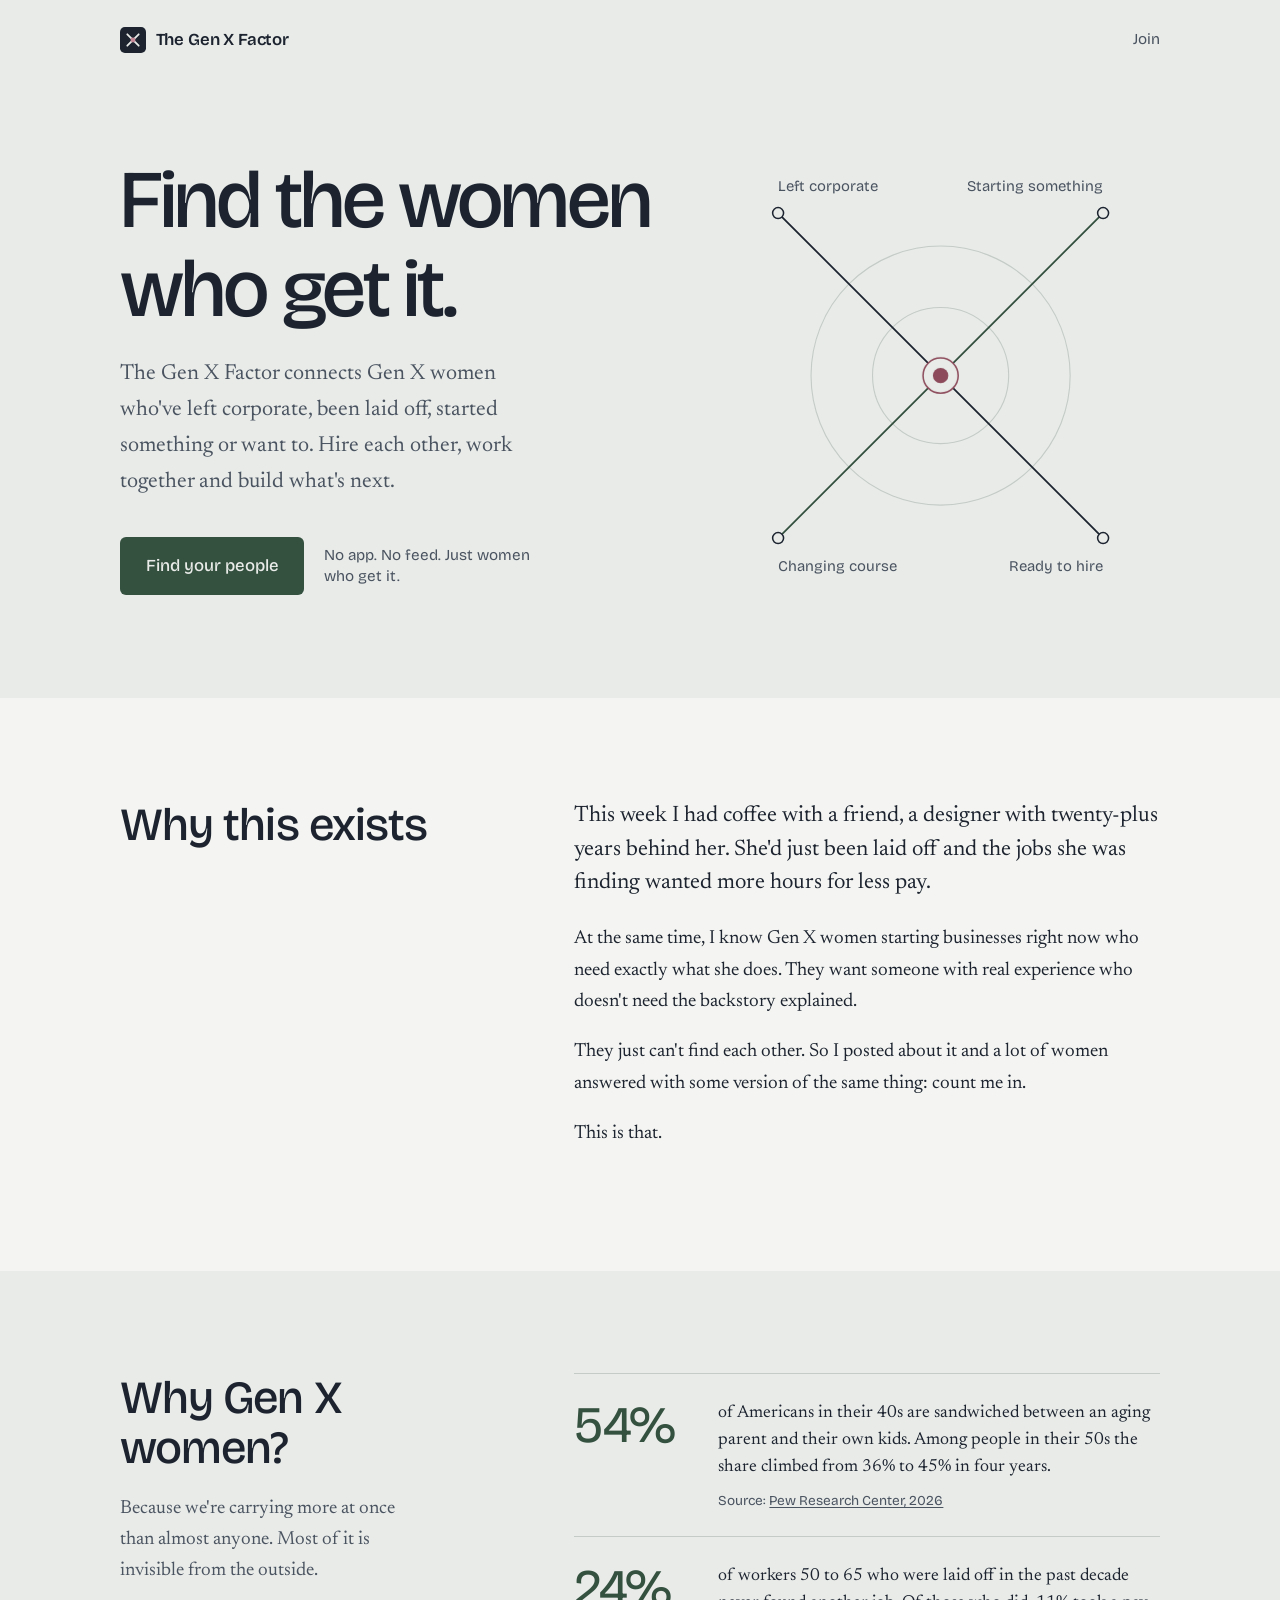
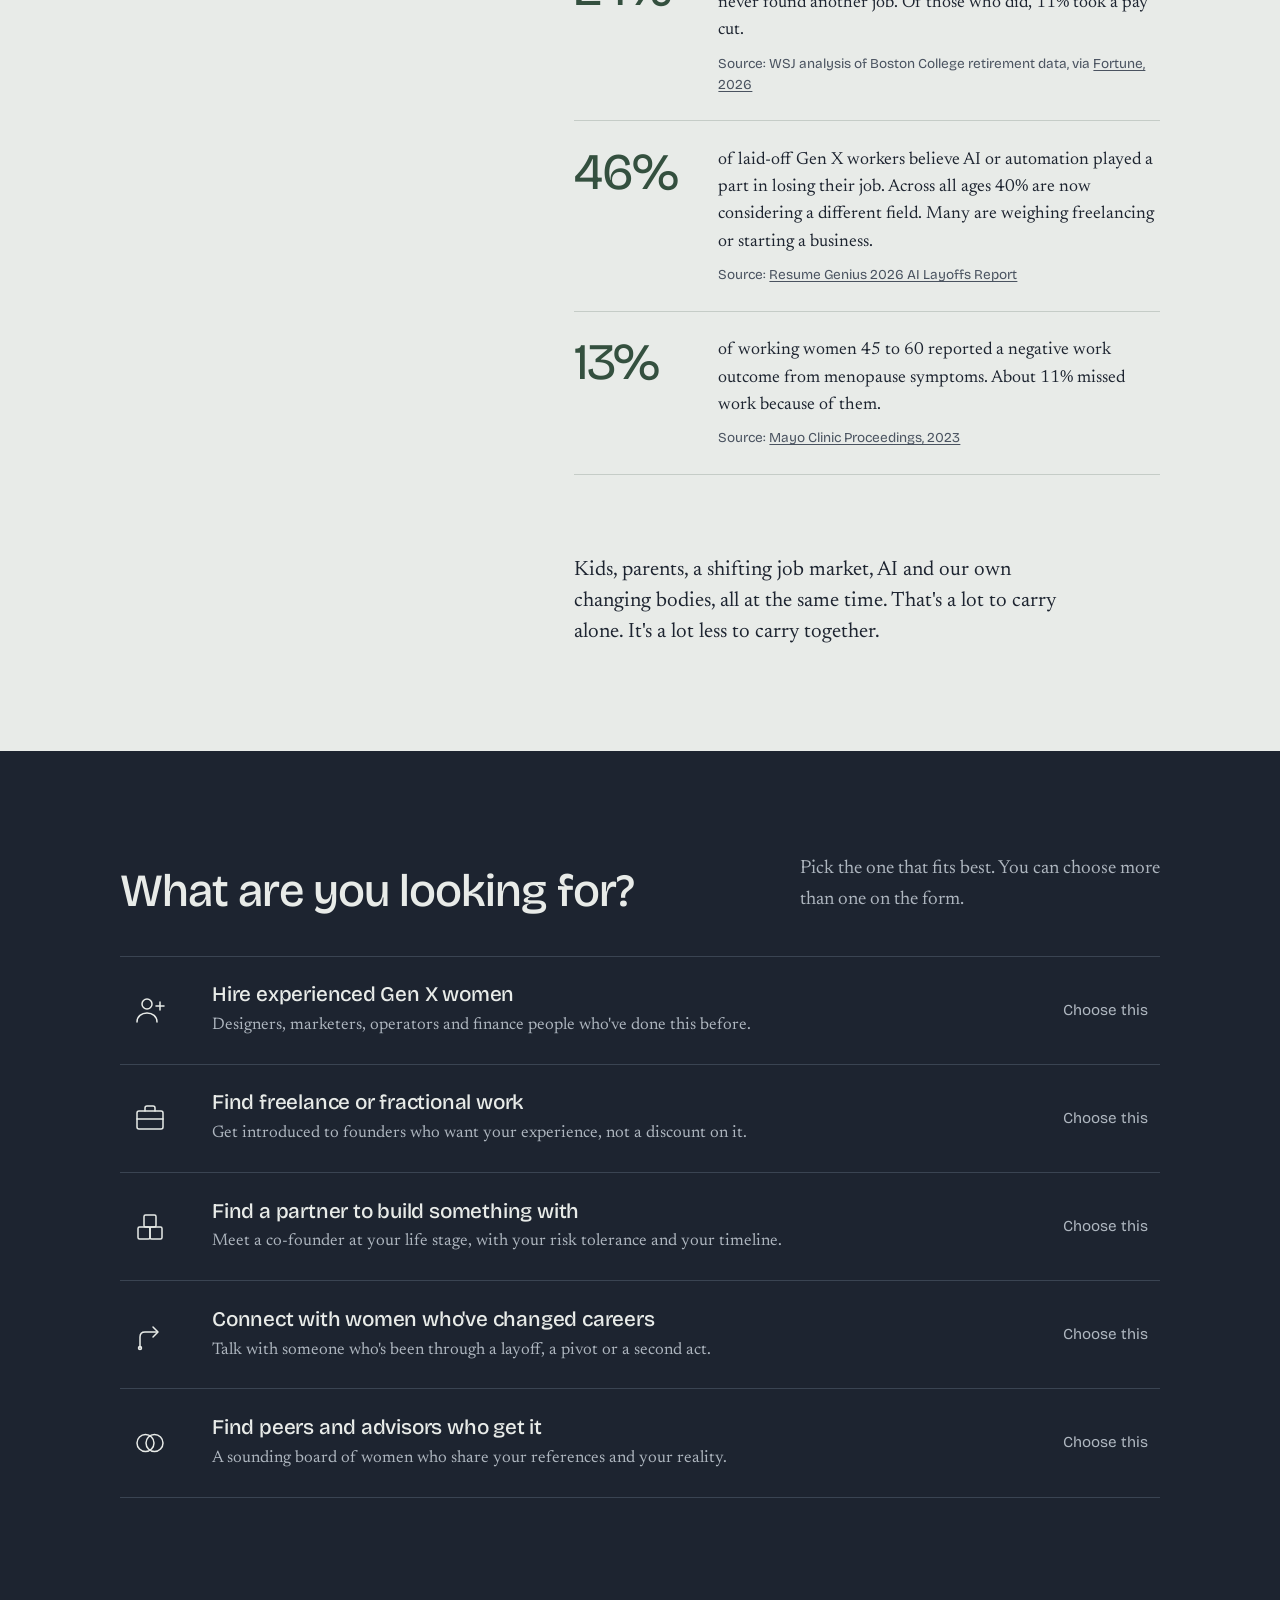
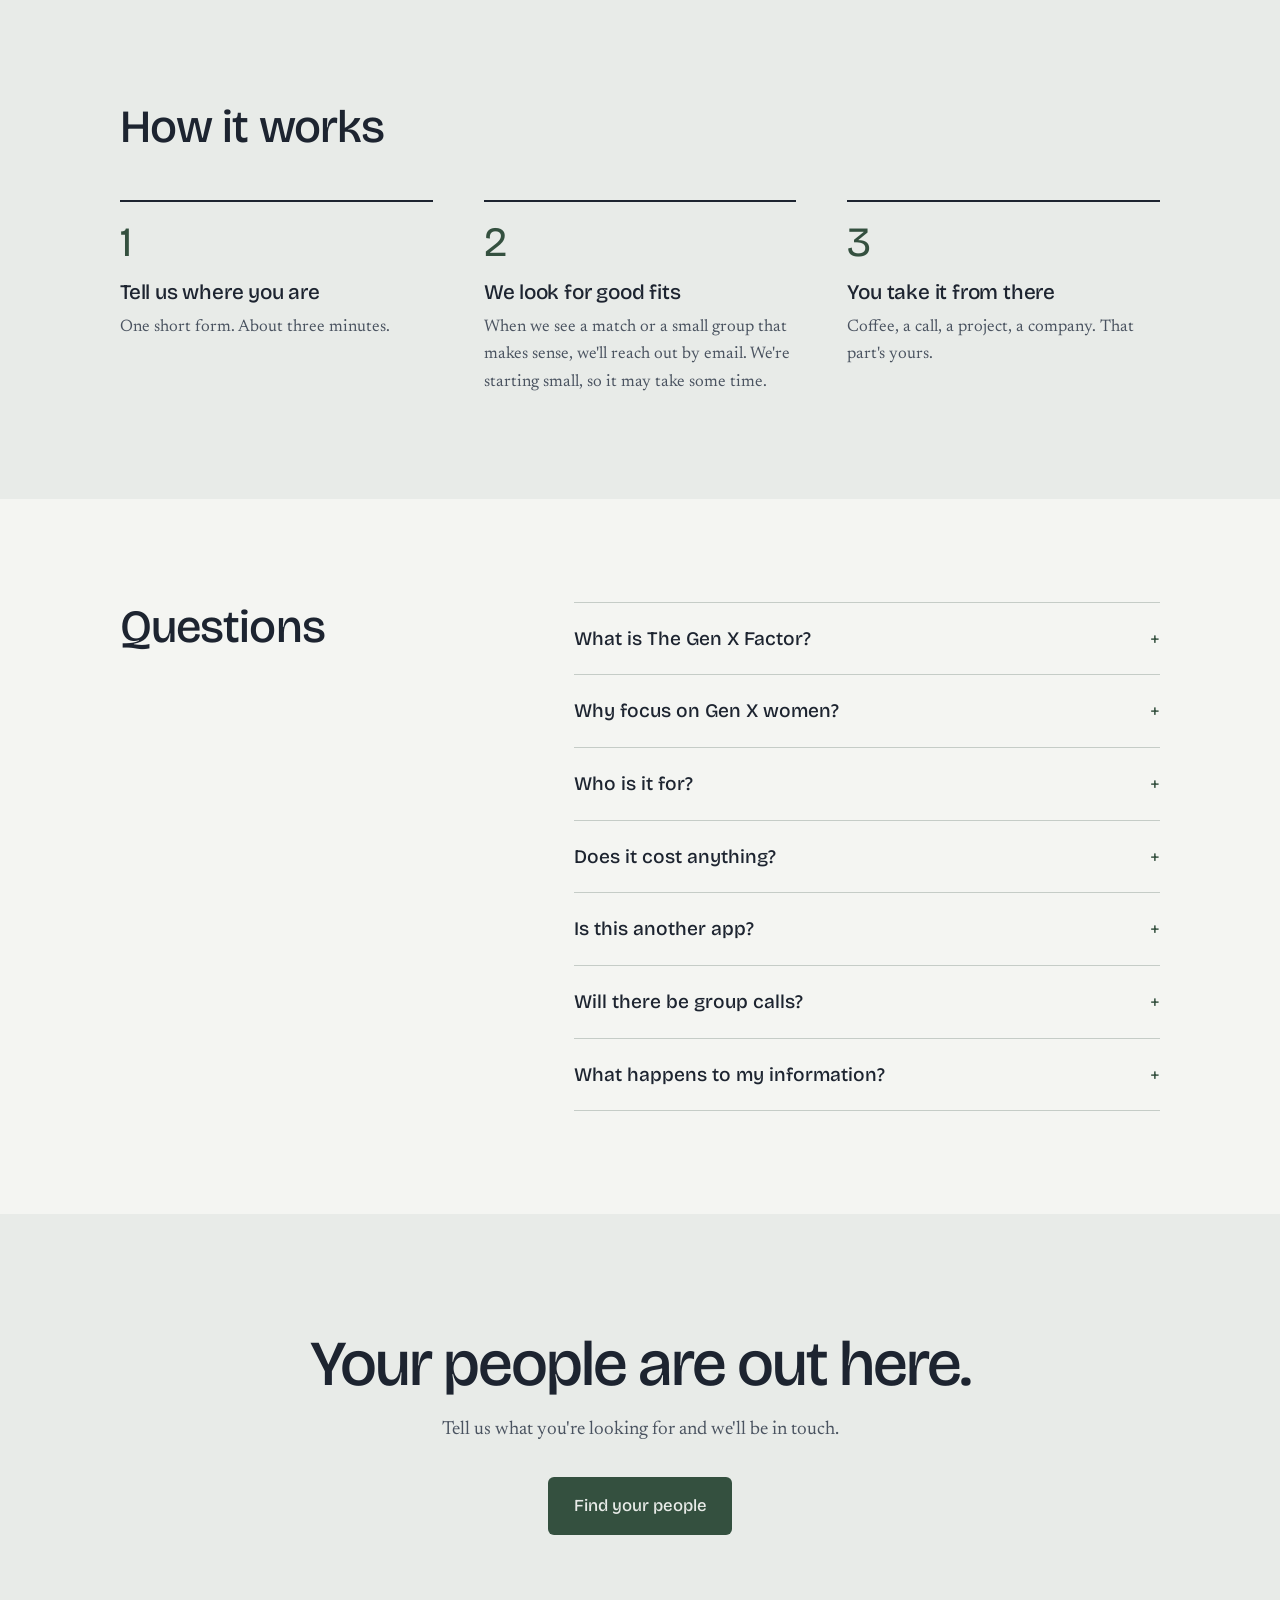
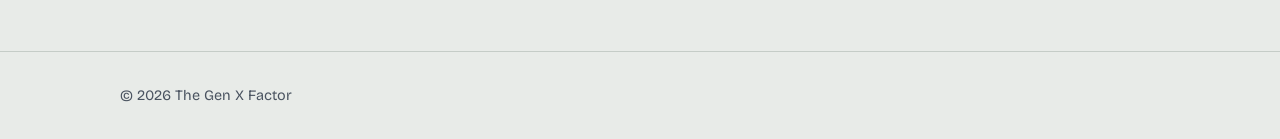
==== index.html @ b7de8dba "Launch The Gen X Factor site" ====
<!doctype html>
<html lang="en">
<head>
<meta charset="utf-8">
<meta name="viewport" content="width=device-width, initial-scale=1">
<title>The Gen X Factor | Where Gen X Women Hire, Work and Build</title>
<meta name="description" content="A network for Gen X women who've left corporate, been laid off or started something. Hire each other, find fractional work or meet a co-founder.">
<meta name="robots" content="index, follow, max-snippet:-1, max-image-preview:large">
<meta name="author" content="Blagica Bottigliero">
<link rel="canonical" href="https://thegenxfactor.com/">

<meta property="og:type" content="website">
<meta property="og:site_name" content="The Gen X Factor">
<meta property="og:title" content="The Gen X Factor: find the women who get it">
<meta property="og:description" content="A new network where Gen X women find each other to hire, work and build. Starting small, built with founding members.">
<meta property="og:url" content="https://thegenxfactor.com/">
<meta name="twitter:card" content="summary">

<link rel="icon" href="data:image/svg+xml,%3Csvg xmlns='http://www.w3.org/2000/svg' viewBox='0 0 32 32'%3E%3Crect width='32' height='32' rx='6' fill='%231D2430'/%3E%3Cpath d='M9 9l14 14M23 9L9 23' stroke='%23E8EBE8' stroke-width='2.2' stroke-linecap='round'/%3E%3Ccircle cx='16' cy='16' r='3' fill='%23C98A9A'/%3E%3C/svg%3E">

<link rel="preconnect" href="https://fonts.googleapis.com">
<link rel="preconnect" href="https://fonts.gstatic.com" crossorigin>
<link href="https://fonts.googleapis.com/css2?family=Bricolage+Grotesque:opsz,wght@12..96,400;12..96,500;12..96,600&family=Newsreader:ital,opsz,wght@0,6..72,400;0,6..72,500;1,6..72,400&display=swap" rel="stylesheet">

<script type="application/ld+json">
{
  "@context": "https://schema.org",
  "@graph": [
    {
      "@type": "Organization",
      "@id": "https://thegenxfactor.com/#org",
      "name": "The Gen X Factor",
      "url": "https://thegenxfactor.com/",
      "description": "A new network where Gen X women find each other to hire, work and build. Founded in 2026 in Michigan.",
      "foundingDate": "2026",
      "foundingLocation": "Michigan, United States",
      "founder": {
        "@id": "https://thegenxfactor.com/#founder"
      }
    },
    {
      "@type": "Person",
      "@id": "https://thegenxfactor.com/#founder",
      "name": "Blagica Bottigliero",
      "jobTitle": "Founder",
      "worksFor": {
        "@id": "https://thegenxfactor.com/#org"
      }
    },
    {
      "@type": "WebSite",
      "@id": "https://thegenxfactor.com/#site",
      "url": "https://thegenxfactor.com/",
      "name": "The Gen X Factor",
      "publisher": {
        "@id": "https://thegenxfactor.com/#org"
      },
      "inLanguage": "en-US"
    },
    {
      "@type": "WebPage",
      "@id": "https://thegenxfactor.com/#webpage",
      "url": "https://thegenxfactor.com/",
      "name": "The Gen X Factor | Where Gen X Women Hire, Work and Build",
      "isPartOf": {
        "@id": "https://thegenxfactor.com/#site"
      },
      "about": {
        "@id": "https://thegenxfactor.com/#org"
      },
      "datePublished": "2026-09-24",
      "dateModified": "2026-09-24"
    },
    {
      "@type": "FAQPage",
      "mainEntity": [
        {
          "@type": "Question",
          "name": "What is The Gen X Factor?",
          "acceptedAnswer": {
            "@type": "Answer",
            "text": "The Gen X Factor is a new network where Gen X women find each other for hiring, freelance and fractional work, co-founding, career changes and peer support. It was started in 2026 in Michigan. We're starting small and building it with our founding members, one introduction at a time."
          }
        },
        {
          "@type": "Question",
          "name": "Why focus on Gen X women?",
          "acceptedAnswer": {
            "@type": "Answer",
            "text": "Because this is the group carrying the most at once: aging parents, kids at home or in college, late-career layoffs, a job market reshaped by AI and menopause, often all in the same year. Gen X women have decades of experience and are often overlooked for it. They are also the people most likely to understand each other."
          }
        },
        {
          "@type": "Question",
          "name": "Who is it for?",
          "acceptedAnswer": {
            "@type": "Answer",
            "text": "It's for women born roughly between 1965 and 1980 who are building a business, looking for work, changing careers or looking for peers who share their references and their reality. Many have left corporate jobs or been laid off and want to put decades of experience to work."
          }
        },
        {
          "@type": "Question",
          "name": "Does it cost anything?",
          "acceptedAnswer": {
            "@type": "Answer",
            "text": "No. It's free for founding members while we learn what's most useful. You fill out one short form, we look for good matches and we reach out by email."
          }
        },
        {
          "@type": "Question",
          "name": "Is this another app?",
          "acceptedAnswer": {
            "@type": "Answer",
            "text": "No. There's nothing to download and no feed to scroll. You fill out one short form that takes about three minutes and we'll be in touch by email when we see a match or a small group that makes sense for you."
          }
        },
        {
          "@type": "Question",
          "name": "Will there be group calls?",
          "acceptedAnswer": {
            "@type": "Answer",
            "text": "We're planning small video calls for women on the same path: hiring and freelance work, building something or changing careers. Founding members will hear about them first."
          }
        },
        {
          "@type": "Question",
          "name": "What happens to my information?",
          "acceptedAnswer": {
            "@type": "Answer",
            "text": "It's used only to make introductions. We share your details with a match only after you say yes and we never sell them."
          }
        }
      ],
      "@id": "https://thegenxfactor.com/#faq"
    }
  ]
}
</script>

<style>
:root{
  --fog:#E8EBE8;
  --paper:#F4F5F2;
  --ink:#1D2430;
  --ink-soft:#4A5360;
  --moss:#34503F;
  --moss-deep:#273D30;
  --mulberry:#8C4A5A;
  --blush:#C98A9A;
  --rule:#C5CCC7;
  --sans:"Bricolage Grotesque", "Helvetica Neue", Arial, sans-serif;
  --serif:"Newsreader", Georgia, "Times New Roman", serif;
  --wrap:1120px;
}
*,*::before,*::after{box-sizing:border-box}
html{scroll-behavior:smooth}
body{
  margin:0;background:var(--fog);color:var(--ink);
  font-family:var(--serif);font-size:1.1875rem;line-height:1.65;
  -webkit-font-smoothing:antialiased;
}
img,svg{max-width:100%;display:block}
a{color:inherit}
:focus-visible{outline:2px solid var(--mulberry);outline-offset:3px;border-radius:4px}
.wrap{max-width:var(--wrap);margin:0 auto;padding:0 clamp(1.25rem,4vw,2.5rem)}
.skip{position:absolute;left:-999px;top:0;background:var(--ink);color:var(--fog);padding:.6rem 1rem;z-index:10}
.skip:focus{left:1rem;top:1rem}

h1,h2,h3{font-family:var(--sans);font-weight:500;letter-spacing:-.02em;line-height:1.08;margin:0}
h1{font-size:clamp(2.75rem,6.4vw,5.25rem);letter-spacing:-.035em;text-wrap:balance}
h2,.lede,.letter p{text-wrap:pretty}
h2{font-size:clamp(2rem,3.6vw,2.9rem)}
h3{font-size:1.3rem;letter-spacing:-.01em;line-height:1.25}
p{margin:0 0 1em}

/* header */
.top{padding:1.5rem 0}
.top .wrap{display:flex;align-items:center;justify-content:space-between;gap:1rem}
.brand{display:flex;align-items:center;gap:.6rem;font-family:var(--sans);font-weight:600;font-size:1.05rem;text-decoration:none;letter-spacing:-.01em}
.brand svg{width:26px;height:26px}
.top nav a{font-family:var(--sans);font-size:.95rem;text-decoration:none;color:var(--ink-soft)}
.top nav a:hover{color:var(--ink)}

/* hero */
.hero{padding:clamp(2.5rem,6vw,5rem) 0 clamp(4rem,8vw,7rem)}
.hero .wrap{display:grid;grid-template-columns:1.1fr .9fr;gap:clamp(2rem,5vw,4.5rem);align-items:center}
.lede{font-size:clamp(1.2rem,1.7vw,1.4rem);color:var(--ink-soft);max-width:34ch;margin-top:1.5rem}
.actions{display:flex;flex-wrap:wrap;align-items:center;gap:1.25rem;margin-top:2.25rem}
.btn{
  display:inline-block;font-family:var(--sans);font-weight:500;font-size:1.05rem;
  background:var(--moss);color:var(--fog);text-decoration:none;
  padding:.95rem 1.6rem;border-radius:6px;transition:background .2s;
}
.btn:hover{background:var(--moss-deep)}
.aside-note{font-family:var(--sans);font-size:.95rem;color:var(--ink-soft);max-width:22ch;line-height:1.4;margin:0}

/* the X */
.xmark{width:100%;max-width:460px;justify-self:end}
.xmark text{font-family:var(--sans);font-size:13.5px;fill:var(--ink-soft)}
.xmark .path{fill:none;stroke-width:1.6;stroke-linecap:round;stroke-dasharray:460;stroke-dashoffset:460;animation:draw 1.6s cubic-bezier(.6,0,.2,1) forwards}
.xmark .p1{stroke:var(--ink)}
.xmark .p2{stroke:var(--moss);animation-delay:.25s}
.xmark .meet{opacity:0;transform-origin:200px 200px;animation:meet .6s ease-out 1.5s forwards}
.xmark .end{fill:var(--fog);stroke:var(--ink);stroke-width:1.4}
@keyframes draw{to{stroke-dashoffset:0}}
@keyframes meet{from{opacity:0;transform:scale(.4)}to{opacity:1;transform:scale(1)}}

/* story */
.story{background:var(--paper);padding:clamp(4rem,8vw,6.5rem) 0}
.story .wrap{display:grid;grid-template-columns:.8fr 1.2fr;gap:clamp(2rem,5vw,5rem)}
.letter{max-width:60ch}
.letter p:first-child{font-size:1.4rem;line-height:1.5}
.sign{font-style:italic;color:var(--ink-soft)}

/* why */
.why{padding:clamp(4rem,8vw,6.5rem) 0}
.why .wrap{display:grid;grid-template-columns:.8fr 1.2fr;gap:clamp(2rem,5vw,5rem)}
.why-intro p{color:var(--ink-soft);margin-top:1.25rem;max-width:30ch}
.facts{list-style:none;margin:0;padding:0}
.facts li{display:grid;grid-template-columns:7.5rem 1fr;gap:1.5rem;padding:1.6rem 0;border-top:1px solid var(--rule)}
.facts li:last-child{border-bottom:1px solid var(--rule)}
.fig{font-family:var(--sans);font-size:clamp(2.4rem,4vw,3.2rem);font-weight:400;letter-spacing:-.03em;line-height:1;color:var(--moss)}
.facts p{margin:0;font-size:1.1rem;line-height:1.55}
.src{display:block;margin-top:.5rem;font-family:var(--sans);font-size:.85rem;color:var(--ink-soft)}
.src a{color:var(--ink-soft);text-underline-offset:2px}
.src a:hover{color:var(--ink)}
.why-close{grid-column:2;font-size:1.3rem;line-height:1.5;margin:1rem 0 0;max-width:46ch}

/* paths */
.paths{background:var(--ink);color:var(--fog);padding:clamp(4rem,8vw,6.5rem) 0}
.paths-head{display:flex;justify-content:space-between;align-items:end;gap:2rem;flex-wrap:wrap;margin-bottom:2.5rem}
.paths-head p{color:#AEB6BF;max-width:36ch;margin:0}
.path-list{list-style:none;margin:0;padding:0;border-top:1px solid #3A4452}
.path-list a{
  display:grid;grid-template-columns:56px 1fr auto;align-items:center;gap:1.5rem;
  padding:1.6rem .75rem;border-bottom:1px solid #3A4452;text-decoration:none;
  transition:background .2s;
}
.path-list a:hover{background:rgba(232,235,232,.05)}
.path-list svg{width:36px;height:36px;stroke:var(--fog);fill:none;stroke-width:1.5;stroke-linecap:round;stroke-linejoin:round;transition:stroke .2s}
.path-list a:hover svg,.path-list a:focus-visible svg{stroke:var(--blush)}
.path-list h3{color:var(--fog)}
.path-list p{margin:.3rem 0 0;color:#AEB6BF;font-size:1.05rem;line-height:1.5}
.choose{font-family:var(--sans);font-size:.95rem;color:#AEB6BF;white-space:nowrap}
.path-list a:hover .choose{color:var(--fog)}

/* how */
.how{padding:clamp(4rem,8vw,6.5rem) 0}
.how ol{list-style:none;margin:3rem 0 0;padding:0;display:grid;grid-template-columns:repeat(3,1fr);gap:clamp(1.5rem,4vw,3.5rem);counter-reset:step}
.how li{counter-increment:step;border-top:2px solid var(--ink);padding-top:1.25rem}
.how li::before{content:counter(step);display:block;font-family:var(--sans);font-size:2.6rem;font-weight:400;color:var(--moss);line-height:1;margin-bottom:1rem}
.how li p{color:var(--ink-soft);margin:.5rem 0 0;font-size:1.05rem}

/* faq */
.faq{background:var(--paper);padding:clamp(4rem,8vw,6.5rem) 0}
.faq .wrap{display:grid;grid-template-columns:.8fr 1.2fr;gap:clamp(2rem,5vw,5rem)}
details{border-bottom:1px solid var(--rule);padding:1.25rem 0}
details:first-of-type{border-top:1px solid var(--rule)}
summary{font-family:var(--sans);font-weight:500;font-size:1.2rem;cursor:pointer;list-style:none;display:flex;justify-content:space-between;gap:1rem}
summary::-webkit-details-marker{display:none}
summary::after{content:"+";font-weight:400;color:var(--moss);transition:transform .2s}
details[open] summary::after{transform:rotate(45deg)}
details p{margin:.8rem 0 0;color:var(--ink-soft);max-width:58ch}

/* close */
.close{padding:clamp(4.5rem,9vw,7.5rem) 0;text-align:center}
.close h2{font-size:clamp(2.4rem,5vw,4rem);letter-spacing:-.03em}
.close p{color:var(--ink-soft);margin:1rem auto 2rem;max-width:40ch}

footer{border-top:1px solid var(--rule);padding:2rem 0;font-family:var(--sans);font-size:.9rem;color:var(--ink-soft)}
footer .wrap{display:flex;justify-content:space-between;gap:1rem;flex-wrap:wrap}

@media (max-width:860px){
  .hero .wrap,.story .wrap,.faq .wrap,.why .wrap{grid-template-columns:1fr}
  .why-close{grid-column:1}
  .facts li{grid-template-columns:1fr;gap:.6rem}
  .xmark{justify-self:center;max-width:360px}
  .how ol{grid-template-columns:1fr}
  .path-list a{grid-template-columns:44px 1fr;gap:1rem}
  .choose{display:none}
}
@media (prefers-reduced-motion:reduce){
  html{scroll-behavior:auto}
  .xmark .path{animation:none;stroke-dashoffset:0}
  .xmark .meet{animation:none;opacity:1}
}
</style>
</head>
<body>
<a class="skip" href="#main">Skip to content</a>

<header class="top">
  <div class="wrap">
    <a class="brand" href="/" aria-label="The Gen X Factor, home">
      <svg viewBox="0 0 32 32" aria-hidden="true"><rect width="32" height="32" rx="6" fill="#1D2430"/><path d="M9 9l14 14M23 9L9 23" stroke="#E8EBE8" stroke-width="2.2" stroke-linecap="round"/><circle cx="16" cy="16" r="3" fill="#C98A9A"/></svg>
      The Gen X Factor
    </a>
    <nav aria-label="Primary"><a href="#paths">Join</a></nav>
  </div>
</header>

<main id="main">

<section class="hero">
  <div class="wrap">
    <div>
      <h1>Find the women who get it.</h1>
      <p class="lede">The Gen X Factor connects Gen X women who've left corporate, been laid off, started something or want to. Hire each other, work together and build what's next.</p>
      <div class="actions">
        <a class="btn" href="#paths">Find your people</a>
        <p class="aside-note">No app. No feed. Just women who get it.</p>
      </div>
    </div>

    <svg class="xmark" viewBox="0 0 400 400" role="img" aria-label="Two paths crossing at a single point: women leaving corporate, starting something, changing course and ready to hire, meeting in the middle.">
      <circle cx="200" cy="200" r="118" fill="none" stroke="#C5CCC7" stroke-width="1"/>
      <circle cx="200" cy="200" r="62" fill="none" stroke="#C5CCC7" stroke-width="1"/>
      <path class="path p1" d="M52 52 L348 348"/>
      <path class="path p2" d="M348 52 L52 348"/>
      <circle class="end" cx="52" cy="52" r="5"/>
      <circle class="end" cx="348" cy="52" r="5"/>
      <circle class="end" cx="52" cy="348" r="5"/>
      <circle class="end" cx="348" cy="348" r="5"/>
      <text x="52" y="32" text-anchor="start">Left corporate</text>
      <text x="348" y="32" text-anchor="end">Starting something</text>
      <text x="52" y="378" text-anchor="start">Changing course</text>
      <text x="348" y="378" text-anchor="end">Ready to hire</text>
      <g class="meet">
        <circle cx="200" cy="200" r="16" fill="#E8EBE8" stroke="#8C4A5A" stroke-width="1.4"/>
        <circle cx="200" cy="200" r="7" fill="#8C4A5A"/>
      </g>
    </svg>
  </div>
</section>

<section class="story" aria-labelledby="story-title">
  <div class="wrap">
    <h2 id="story-title">Why this exists</h2>
    <div class="letter">
      <p>This week I had coffee with a friend, a designer with twenty-plus years behind her. She'd just been laid off and the jobs she was finding wanted more hours for less pay.</p>
      <p>At the same time, I know Gen X women starting businesses right now who need exactly what she does. They want someone with real experience who doesn't need the backstory explained.</p>
      <p>They just can't find each other. So I posted about it and a lot of women answered with some version of the same thing: count me in.</p>
      <p>This is that.</p>
    </div>
  </div>
</section>

<section class="why" id="why" aria-labelledby="why-title">
  <div class="wrap">
    <div class="why-intro">
      <h2 id="why-title">Why Gen X women?</h2>
      <p>Because we're carrying more at once than almost anyone. Most of it is invisible from the outside.</p>
    </div>
    <ul class="facts">
      <li><span class="fig">54%</span>
        <p>of Americans in their 40s are sandwiched between an aging parent and their own kids. Among people in their 50s the share climbed from 36% to 45% in four years.
        <span class="src">Source: <a href="https://www.pewresearch.org/short-reads/2026/08/27/more-than-half-of-americans-in-their-40s-are-sandwiched-between-an-aging-parent-and-their-own-children/" rel="noopener" target="_blank">Pew Research Center, 2026</a></span></p></li>
      <li><span class="fig">24%</span>
        <p>of workers 50 to 65 who were laid off in the past decade never found another job. Of those who did, 11% took a pay cut.
        <span class="src">Source: WSJ analysis of Boston College retirement data, via <a href="https://fortune.com/article/baby-boomers-gen-xers-laid-off-still-unemployed-take-pay-cuts-to-work/" rel="noopener" target="_blank">Fortune, 2026</a></span></p></li>
      <li><span class="fig">46%</span>
        <p>of laid-off Gen X workers believe AI or automation played a part in losing their job. Across all ages 40% are now considering a different field. Many are weighing freelancing or starting a business.
        <span class="src">Source: <a href="https://resumegenius.com/blog/career-advice/ai-layoffs-report" rel="noopener" target="_blank">Resume Genius 2026 AI Layoffs Report</a></span></p></li>
      <li><span class="fig">13%</span>
        <p>of working women 45 to 60 reported a negative work outcome from menopause symptoms. About 11% missed work because of them.
        <span class="src">Source: <a href="https://newsnetwork.mayoclinic.org/discussion/mayo-clinic-study-puts-price-tag-on-cost-of-menopause-symptoms-for-women-in-the-workplace" rel="noopener" target="_blank">Mayo Clinic Proceedings, 2023</a></span></p></li>
    </ul>
    <p class="why-close">Kids, parents, a shifting job market, AI and our own changing bodies, all at the same time. That's a lot to carry alone. It's a lot less to carry together.</p>
  </div>
</section>

<section class="paths" id="paths" aria-labelledby="paths-title">
  <div class="wrap">
    <div class="paths-head">
      <h2 id="paths-title">What are you looking for?</h2>
      <p>Pick the one that fits best. You can choose more than one on the form.</p>
    </div>
    <ul class="path-list">
      <li><a href="https://tally.so/r/xXKygy?path=hire">
        <svg viewBox="0 0 36 36" aria-hidden="true"><circle cx="15" cy="12" r="5"/><path d="M5 30c0-5.5 4.5-9 10-9s10 3.5 10 9"/><path d="M28 10v8M24 14h8"/></svg>
        <div><h3>Hire experienced Gen X women</h3><p>Designers, marketers, operators and finance people who've done this before.</p></div>
        <span class="choose">Choose this</span></a></li>
      <li><a href="https://tally.so/r/xXKygy?path=work">
        <svg viewBox="0 0 36 36" aria-hidden="true"><rect x="5" y="11" width="26" height="18" rx="2"/><path d="M13 11V8a2 2 0 0 1 2-2h6a2 2 0 0 1 2 2v3"/><path d="M5 19h26"/></svg>
        <div><h3>Find freelance or fractional work</h3><p>Get introduced to founders who want your experience, not a discount on it.</p></div>
        <span class="choose">Choose this</span></a></li>
      <li><a href="https://tally.so/r/xXKygy?path=build">
        <svg viewBox="0 0 36 36" aria-hidden="true"><rect x="6" y="18" width="12" height="12" rx="1.5"/><rect x="18" y="18" width="12" height="12" rx="1.5"/><rect x="12" y="6" width="12" height="12" rx="1.5"/></svg>
        <div><h3>Find a partner to build something with</h3><p>Meet a co-founder at your life stage, with your risk tolerance and your timeline.</p></div>
        <span class="choose">Choose this</span></a></li>
      <li><a href="https://tally.so/r/xXKygy?path=change">
        <svg viewBox="0 0 36 36" aria-hidden="true"><path d="M8 31V20c0-3 2-5 5-5h12"/><path d="M21 10l5 5-5 5"/><circle cx="8" cy="31" r="1.5"/></svg>
        <div><h3>Connect with women who've changed careers</h3><p>Talk with someone who's been through a layoff, a pivot or a second act.</p></div>
        <span class="choose">Choose this</span></a></li>
      <li><a href="https://tally.so/r/xXKygy?path=peers">
        <svg viewBox="0 0 36 36" aria-hidden="true"><circle cx="13.5" cy="18" r="8.5"/><circle cx="22.5" cy="18" r="8.5"/></svg>
        <div><h3>Find peers and advisors who get it</h3><p>A sounding board of women who share your references and your reality.</p></div>
        <span class="choose">Choose this</span></a></li>
    </ul>
  </div>
</section>

<section class="how" aria-labelledby="how-title">
  <div class="wrap">
    <h2 id="how-title">How it works</h2>
    <ol>
      <li><h3>Tell us where you are</h3><p>One short form. About three minutes.</p></li>
      <li><h3>We look for good fits</h3><p>When we see a match or a small group that makes sense, we'll reach out by email. We're starting small, so it may take some time.</p></li>
      <li><h3>You take it from there</h3><p>Coffee, a call, a project, a company. That part's yours.</p></li>
    </ol>
  </div>
</section>

<section class="faq" aria-labelledby="faq-title">
  <div class="wrap">
    <h2 id="faq-title">Questions</h2>
    <div>
      <details><summary>What is The Gen X Factor?</summary><p>The Gen X Factor is a new network where Gen X women find each other for hiring, freelance and fractional work, co-founding, career changes and peer support. It was started in 2026 in Michigan. We're starting small and building it with our founding members, one introduction at a time.</p></details>
      <details><summary>Why focus on Gen X women?</summary><p>Because this is the group carrying the most at once: aging parents, kids at home or in college, late-career layoffs, a job market reshaped by AI and menopause, often all in the same year. Gen X women have decades of experience and are often overlooked for it. They are also the people most likely to understand each other.</p></details>
      <details><summary>Who is it for?</summary><p>It's for women born roughly between 1965 and 1980 who are building a business, looking for work, changing careers or looking for peers who share their references and their reality. Many have left corporate jobs or been laid off and want to put decades of experience to work.</p></details>
      <details><summary>Does it cost anything?</summary><p>No. It's free for founding members while we learn what's most useful. You fill out one short form, we look for good matches and we reach out by email.</p></details>
      <details><summary>Is this another app?</summary><p>No. There's nothing to download and no feed to scroll. You fill out one short form that takes about three minutes and we'll be in touch by email when we see a match or a small group that makes sense for you.</p></details>
      <details><summary>Will there be group calls?</summary><p>We're planning small video calls for women on the same path: hiring and freelance work, building something or changing careers. Founding members will hear about them first.</p></details>
      <details><summary>What happens to my information?</summary><p>It's used only to make introductions. We share your details with a match only after you say yes and we never sell them.</p></details>
    </div>
  </div>
</section>

<section class="close">
  <div class="wrap">
    <h2>Your people are out here.</h2>
    <p>Tell us what you're looking for and we'll be in touch.</p>
    <a class="btn" href="#paths">Find your people</a>
  </div>
</section>

</main>

<footer>
  <div class="wrap">
    <span>© 2026 The Gen X Factor</span>
  </div>
</footer>
</body>
</html>
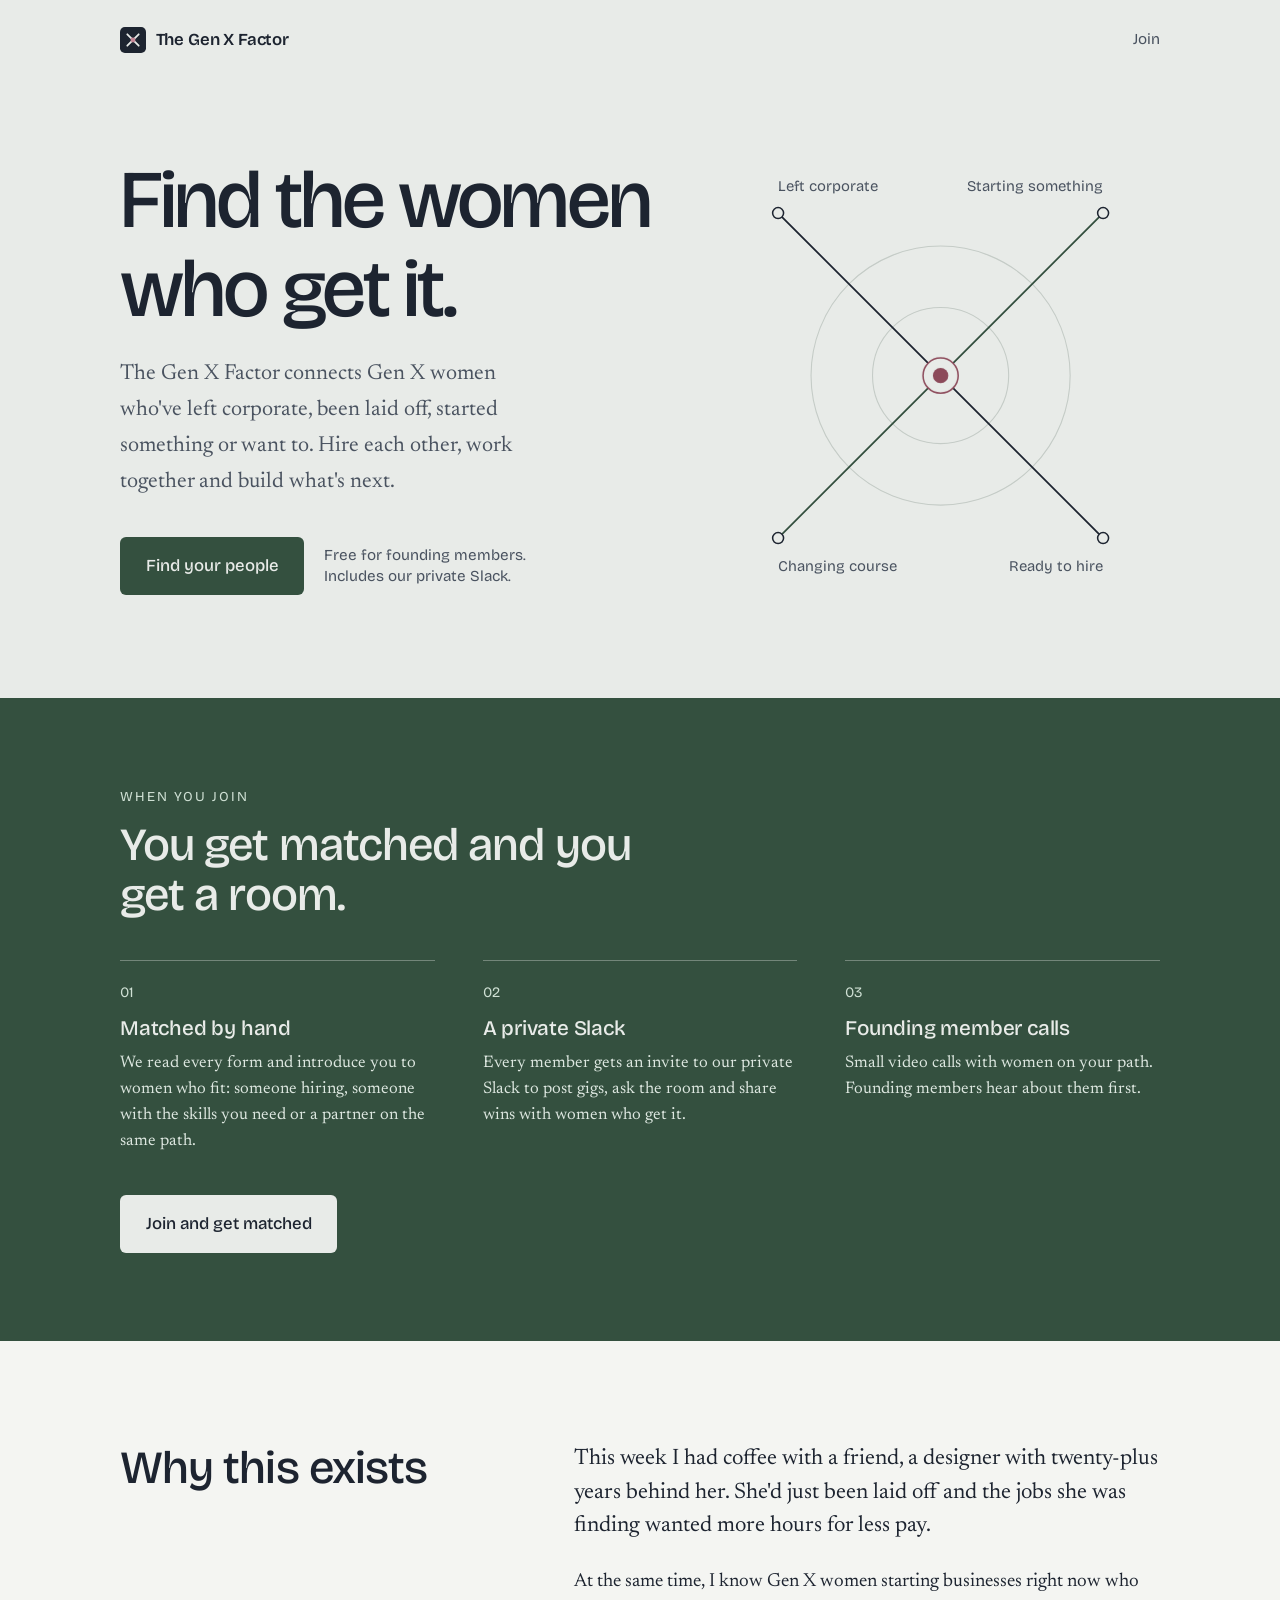
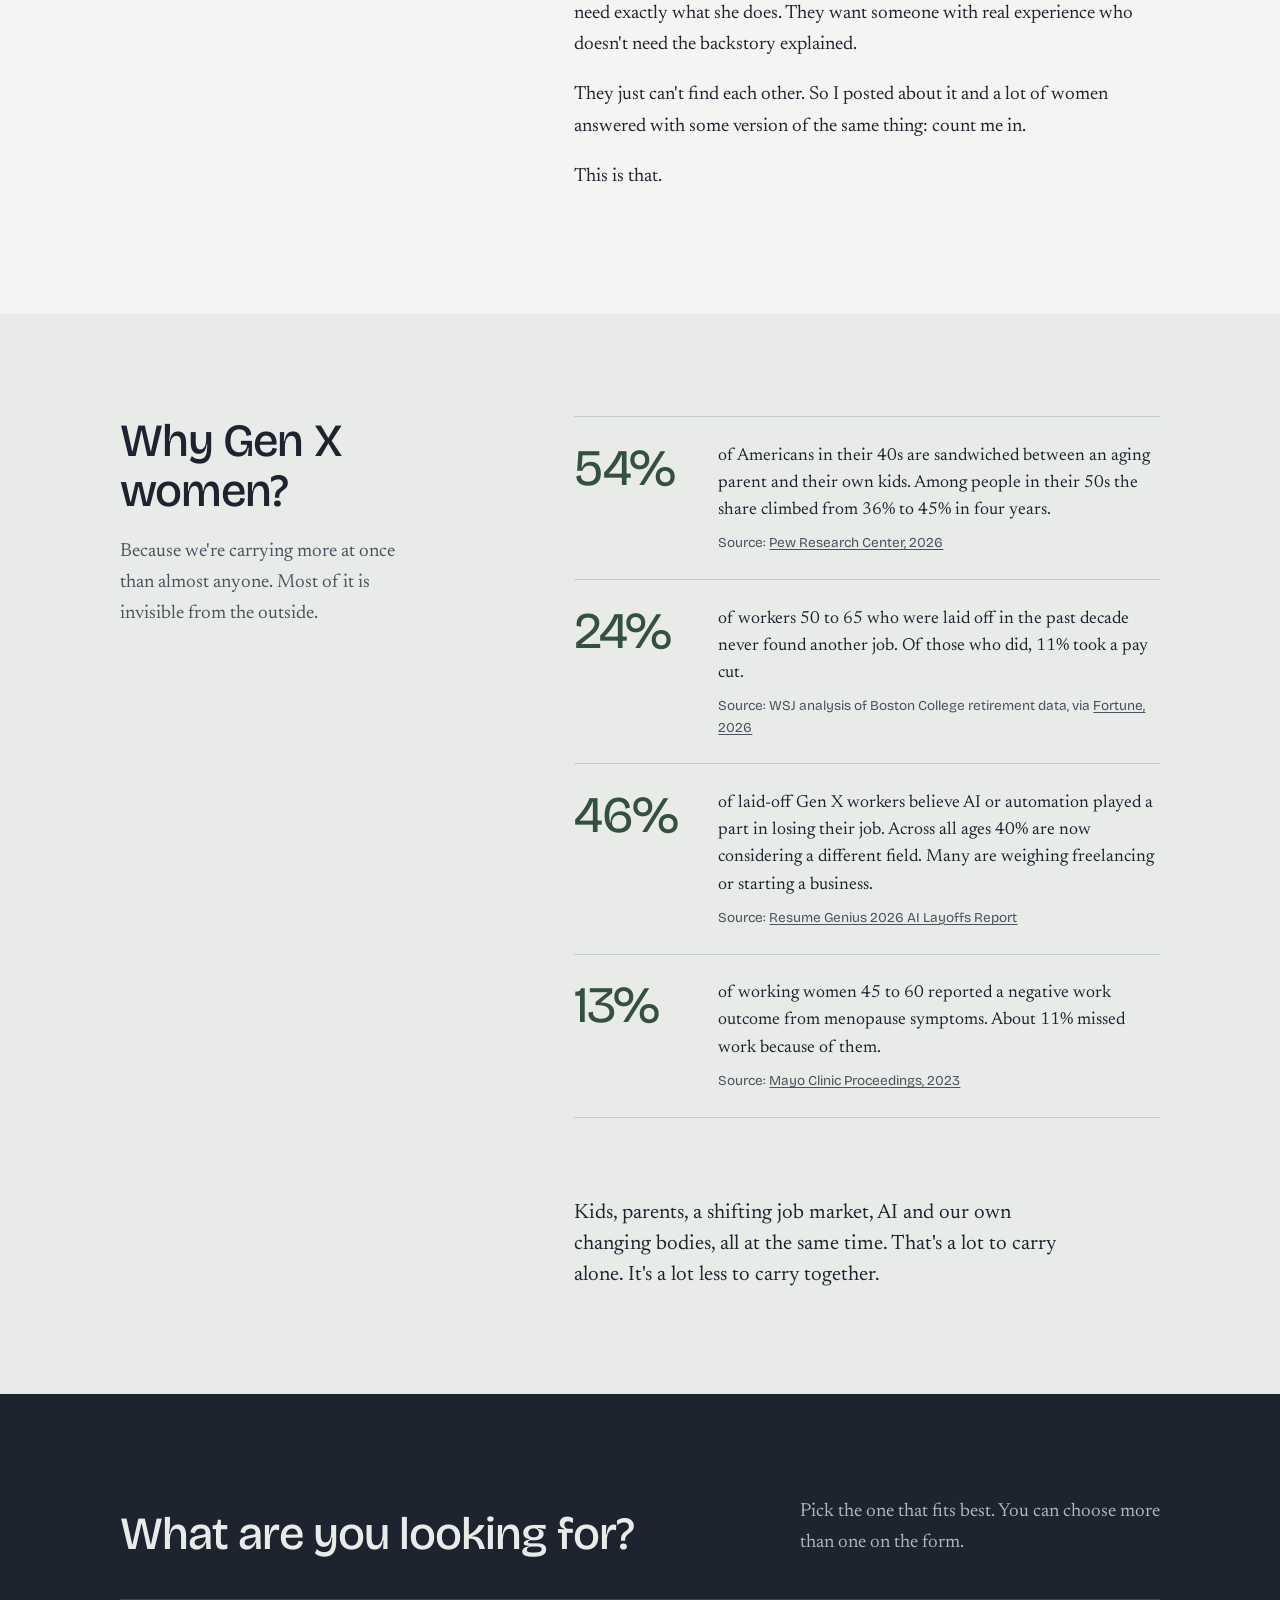
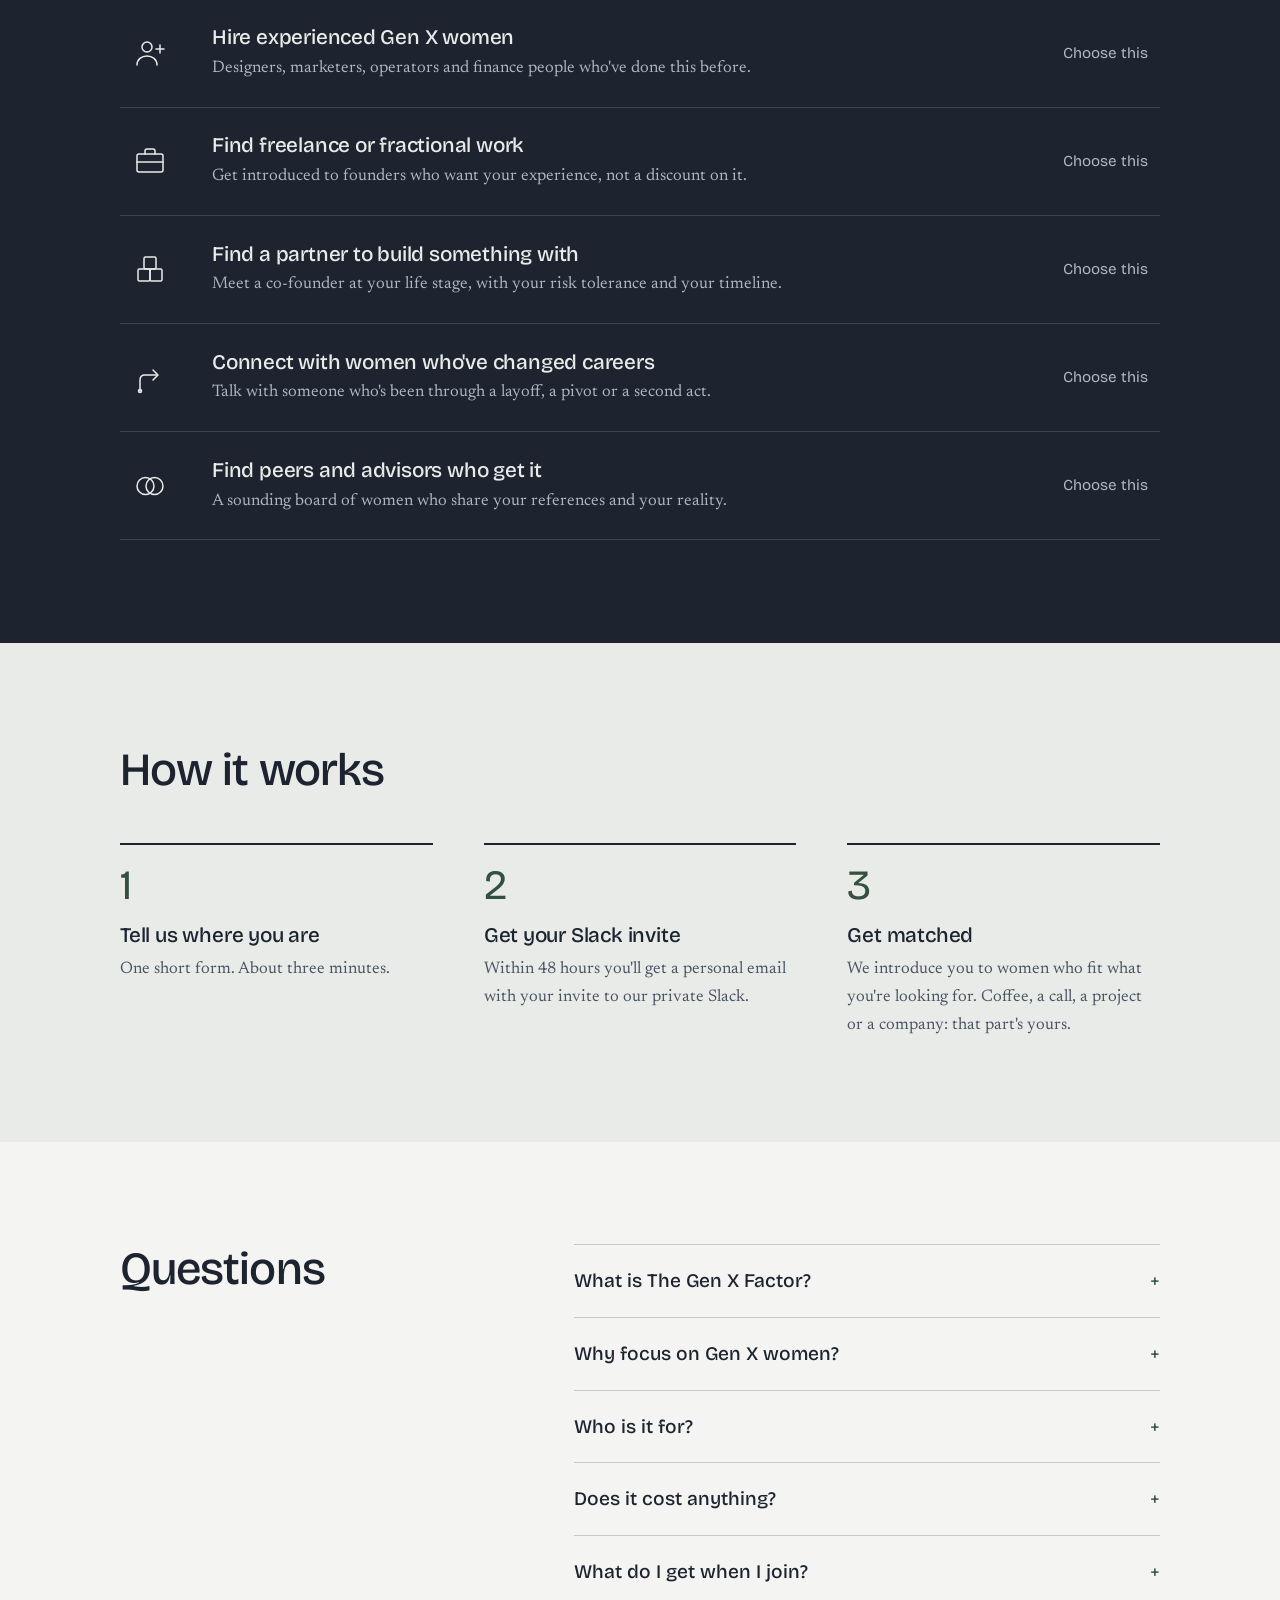
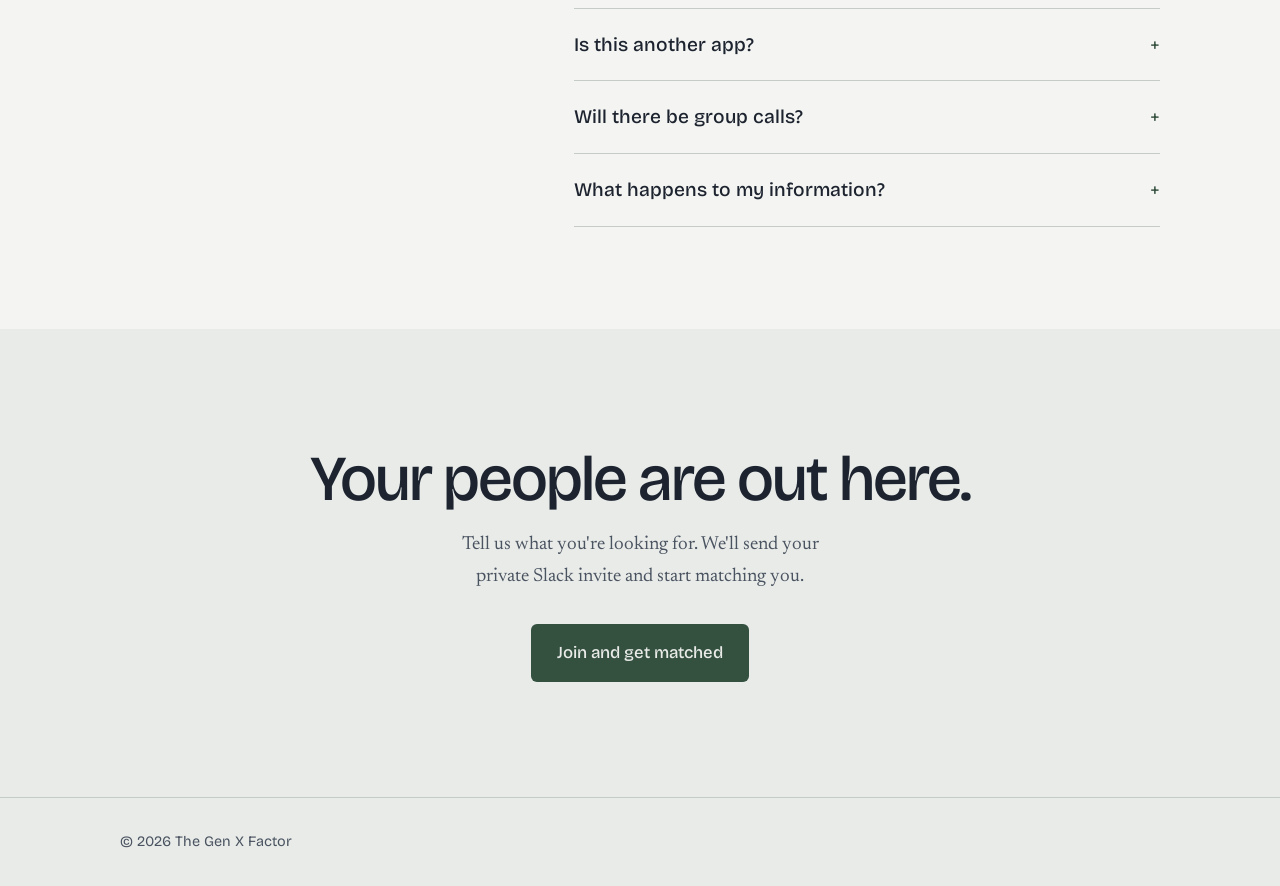
==== commit acf00e19: "Add private Slack and matching to the site; share image and favicons Updated content and structure f" ====
--- a/index.html
+++ b/index.html
@@ -14,9 +14,16 @@
 <meta property="og:title" content="The Gen X Factor: find the women who get it">
 <meta property="og:description" content="A new network where Gen X women find each other to hire, work and build. Starting small, built with founding members.">
 <meta property="og:url" content="https://thegenxfactor.com/">
-<meta name="twitter:card" content="summary">
-
-<link rel="icon" href="data:image/svg+xml,%3Csvg xmlns='http://www.w3.org/2000/svg' viewBox='0 0 32 32'%3E%3Crect width='32' height='32' rx='6' fill='%231D2430'/%3E%3Cpath d='M9 9l14 14M23 9L9 23' stroke='%23E8EBE8' stroke-width='2.2' stroke-linecap='round'/%3E%3Ccircle cx='16' cy='16' r='3' fill='%23C98A9A'/%3E%3C/svg%3E">
+<meta property="og:image" content="https://thegenxfactor.com/og-image.png">
+<meta property="og:image:width" content="1200">
+<meta property="og:image:height" content="630">
+<meta property="og:image:alt" content="The Gen X Factor: Find the women who get it. Two paths crossing at one point.">
+<meta name="twitter:card" content="summary_large_image">
+<meta name="twitter:image" content="https://thegenxfactor.com/og-image.png">
+
+<link rel="icon" href="/favicon.svg" type="image/svg+xml">
+<link rel="icon" href="/favicon-32.png" sizes="32x32" type="image/png">
+<link rel="apple-touch-icon" href="/apple-touch-icon.png">
 
 <link rel="preconnect" href="https://fonts.googleapis.com">
 <link rel="preconnect" href="https://fonts.gstatic.com" crossorigin>
@@ -36,7 +43,9 @@
       "foundingLocation": "Michigan, United States",
       "founder": {
         "@id": "https://thegenxfactor.com/#founder"
-      }
+      },
+      "logo": "https://thegenxfactor.com/icon-512.png",
+      "image": "https://thegenxfactor.com/og-image.png"
     },
     {
       "@type": "Person",
@@ -69,7 +78,13 @@
         "@id": "https://thegenxfactor.com/#org"
       },
       "datePublished": "2026-09-24",
-      "dateModified": "2026-09-24"
+      "dateModified": "2026-09-24",
+      "primaryImageOfPage": {
+        "@type": "ImageObject",
+        "url": "https://thegenxfactor.com/og-image.png",
+        "width": 1200,
+        "height": 630
+      }
     },
     {
       "@type": "FAQPage",
@@ -103,7 +118,15 @@
           "name": "Does it cost anything?",
           "acceptedAnswer": {
             "@type": "Answer",
-            "text": "No. It's free for founding members while we learn what's most useful. You fill out one short form, we look for good matches and we reach out by email."
+            "text": "No. It's free for founding members. You fill out one short form, get an invite to our private Slack and we start matching you with women who fit what you're looking for."
+          }
+        },
+        {
+          "@type": "Question",
+          "name": "What do I get when I join?",
+          "acceptedAnswer": {
+            "@type": "Answer",
+            "text": "Two things. First, an invite to our private Slack, where members hire each other, find project work and trade advice. Second, personal introductions. We read every form and match you with women on the same path, whether you are hiring, looking for work or building something."
           }
         },
         {
@@ -111,7 +134,7 @@
           "name": "Is this another app?",
           "acceptedAnswer": {
             "@type": "Answer",
-            "text": "No. There's nothing to download and no feed to scroll. You fill out one short form that takes about three minutes and we'll be in touch by email when we see a match or a small group that makes sense for you."
+            "text": "No. There's no new app to learn. Members get an invite to a private Slack where Gen X women post gigs, ask for help and share wins. We also make introductions by hand when we see a strong match for you."
           }
         },
         {
@@ -205,6 +228,19 @@
 @keyframes draw{to{stroke-dashoffset:0}}
 @keyframes meet{from{opacity:0;transform:scale(.4)}to{opacity:1;transform:scale(1)}}
 
+/* join perks */
+.join-perks{background:var(--moss);color:var(--fog);padding:clamp(3.5rem,7vw,5.5rem) 0}
+.perks-eyebrow{font-family:var(--sans);font-size:.85rem;letter-spacing:.14em;text-transform:uppercase;color:#CFE0D4;margin:0 0 .75rem}
+.join-perks h2{color:var(--fog);max-width:20ch}
+.perks{list-style:none;margin:2.5rem 0 2.5rem;padding:0;display:grid;grid-template-columns:repeat(3,1fr);gap:clamp(1.5rem,4vw,3rem)}
+.perks li{border-top:1px solid rgba(232,235,232,.35);padding-top:1.25rem}
+.perk-num{display:block;font-family:var(--sans);font-size:.9rem;color:#CFE0D4;margin-bottom:.75rem}
+.perks h3{color:var(--fog)}
+.perks p{margin:.5rem 0 0;color:#DDE7E0;font-size:1.05rem;line-height:1.55}
+.btn-light{background:var(--fog);color:var(--ink)}
+.btn-light:hover{background:#fff}
+@media (max-width:860px){.perks{grid-template-columns:1fr}}
+
 /* story */
 .story{background:var(--paper);padding:clamp(4rem,8vw,6.5rem) 0}
 .story .wrap{display:grid;grid-template-columns:.8fr 1.2fr;gap:clamp(2rem,5vw,5rem)}
@@ -308,7 +344,7 @@
       <p class="lede">The Gen X Factor connects Gen X women who've left corporate, been laid off, started something or want to. Hire each other, work together and build what's next.</p>
       <div class="actions">
         <a class="btn" href="#paths">Find your people</a>
-        <p class="aside-note">No app. No feed. Just women who get it.</p>
+        <p class="aside-note">Free for founding members. Includes our private Slack.</p>
       </div>
     </div>
 
@@ -330,6 +366,19 @@
         <circle cx="200" cy="200" r="7" fill="#8C4A5A"/>
       </g>
     </svg>
+  </div>
+</section>
+
+<section class="join-perks" aria-labelledby="perks-title">
+  <div class="wrap">
+    <p class="perks-eyebrow">When you join</p>
+    <h2 id="perks-title">You get matched and you get a room.</h2>
+    <ul class="perks">
+      <li><span class="perk-num">01</span><h3>Matched by hand</h3><p>We read every form and introduce you to women who fit: someone hiring, someone with the skills you need or a partner on the same path.</p></li>
+      <li><span class="perk-num">02</span><h3>A private Slack</h3><p>Every member gets an invite to our private Slack to post gigs, ask the room and share wins with women who get it.</p></li>
+      <li><span class="perk-num">03</span><h3>Founding member calls</h3><p>Small video calls with women on your path. Founding members hear about them first.</p></li>
+    </ul>
+    <a class="btn btn-light" href="#paths">Join and get matched</a>
   </div>
 </section>
 
@@ -405,8 +454,8 @@
     <h2 id="how-title">How it works</h2>
     <ol>
       <li><h3>Tell us where you are</h3><p>One short form. About three minutes.</p></li>
-      <li><h3>We look for good fits</h3><p>When we see a match or a small group that makes sense, we'll reach out by email. We're starting small, so it may take some time.</p></li>
-      <li><h3>You take it from there</h3><p>Coffee, a call, a project, a company. That part's yours.</p></li>
+      <li><h3>Get your Slack invite</h3><p>Within 48 hours you'll get a personal email with your invite to our private Slack.</p></li>
+      <li><h3>Get matched</h3><p>We introduce you to women who fit what you're looking for. Coffee, a call, a project or a company: that part's yours.</p></li>
     </ol>
   </div>
 </section>
@@ -418,8 +467,9 @@
       <details><summary>What is The Gen X Factor?</summary><p>The Gen X Factor is a new network where Gen X women find each other for hiring, freelance and fractional work, co-founding, career changes and peer support. It was started in 2026 in Michigan. We're starting small and building it with our founding members, one introduction at a time.</p></details>
       <details><summary>Why focus on Gen X women?</summary><p>Because this is the group carrying the most at once: aging parents, kids at home or in college, late-career layoffs, a job market reshaped by AI and menopause, often all in the same year. Gen X women have decades of experience and are often overlooked for it. They are also the people most likely to understand each other.</p></details>
       <details><summary>Who is it for?</summary><p>It's for women born roughly between 1965 and 1980 who are building a business, looking for work, changing careers or looking for peers who share their references and their reality. Many have left corporate jobs or been laid off and want to put decades of experience to work.</p></details>
-      <details><summary>Does it cost anything?</summary><p>No. It's free for founding members while we learn what's most useful. You fill out one short form, we look for good matches and we reach out by email.</p></details>
-      <details><summary>Is this another app?</summary><p>No. There's nothing to download and no feed to scroll. You fill out one short form that takes about three minutes and we'll be in touch by email when we see a match or a small group that makes sense for you.</p></details>
+      <details><summary>Does it cost anything?</summary><p>No. It's free for founding members. You fill out one short form, get an invite to our private Slack and we start matching you with women who fit what you're looking for.</p></details>
+      <details><summary>What do I get when I join?</summary><p>Two things. First, an invite to our private Slack, where members hire each other, find project work and trade advice. Second, personal introductions. We read every form and match you with women on the same path, whether you are hiring, looking for work or building something.</p></details>
+      <details><summary>Is this another app?</summary><p>No. There's no new app to learn. Members get an invite to a private Slack where Gen X women post gigs, ask for help and share wins. We also make introductions by hand when we see a strong match for you.</p></details>
       <details><summary>Will there be group calls?</summary><p>We're planning small video calls for women on the same path: hiring and freelance work, building something or changing careers. Founding members will hear about them first.</p></details>
       <details><summary>What happens to my information?</summary><p>It's used only to make introductions. We share your details with a match only after you say yes and we never sell them.</p></details>
     </div>
@@ -429,8 +479,8 @@
 <section class="close">
   <div class="wrap">
     <h2>Your people are out here.</h2>
-    <p>Tell us what you're looking for and we'll be in touch.</p>
-    <a class="btn" href="#paths">Find your people</a>
+    <p>Tell us what you're looking for. We'll send your private Slack invite and start matching you.</p>
+    <a class="btn" href="#paths">Join and get matched</a>
   </div>
 </section>
 
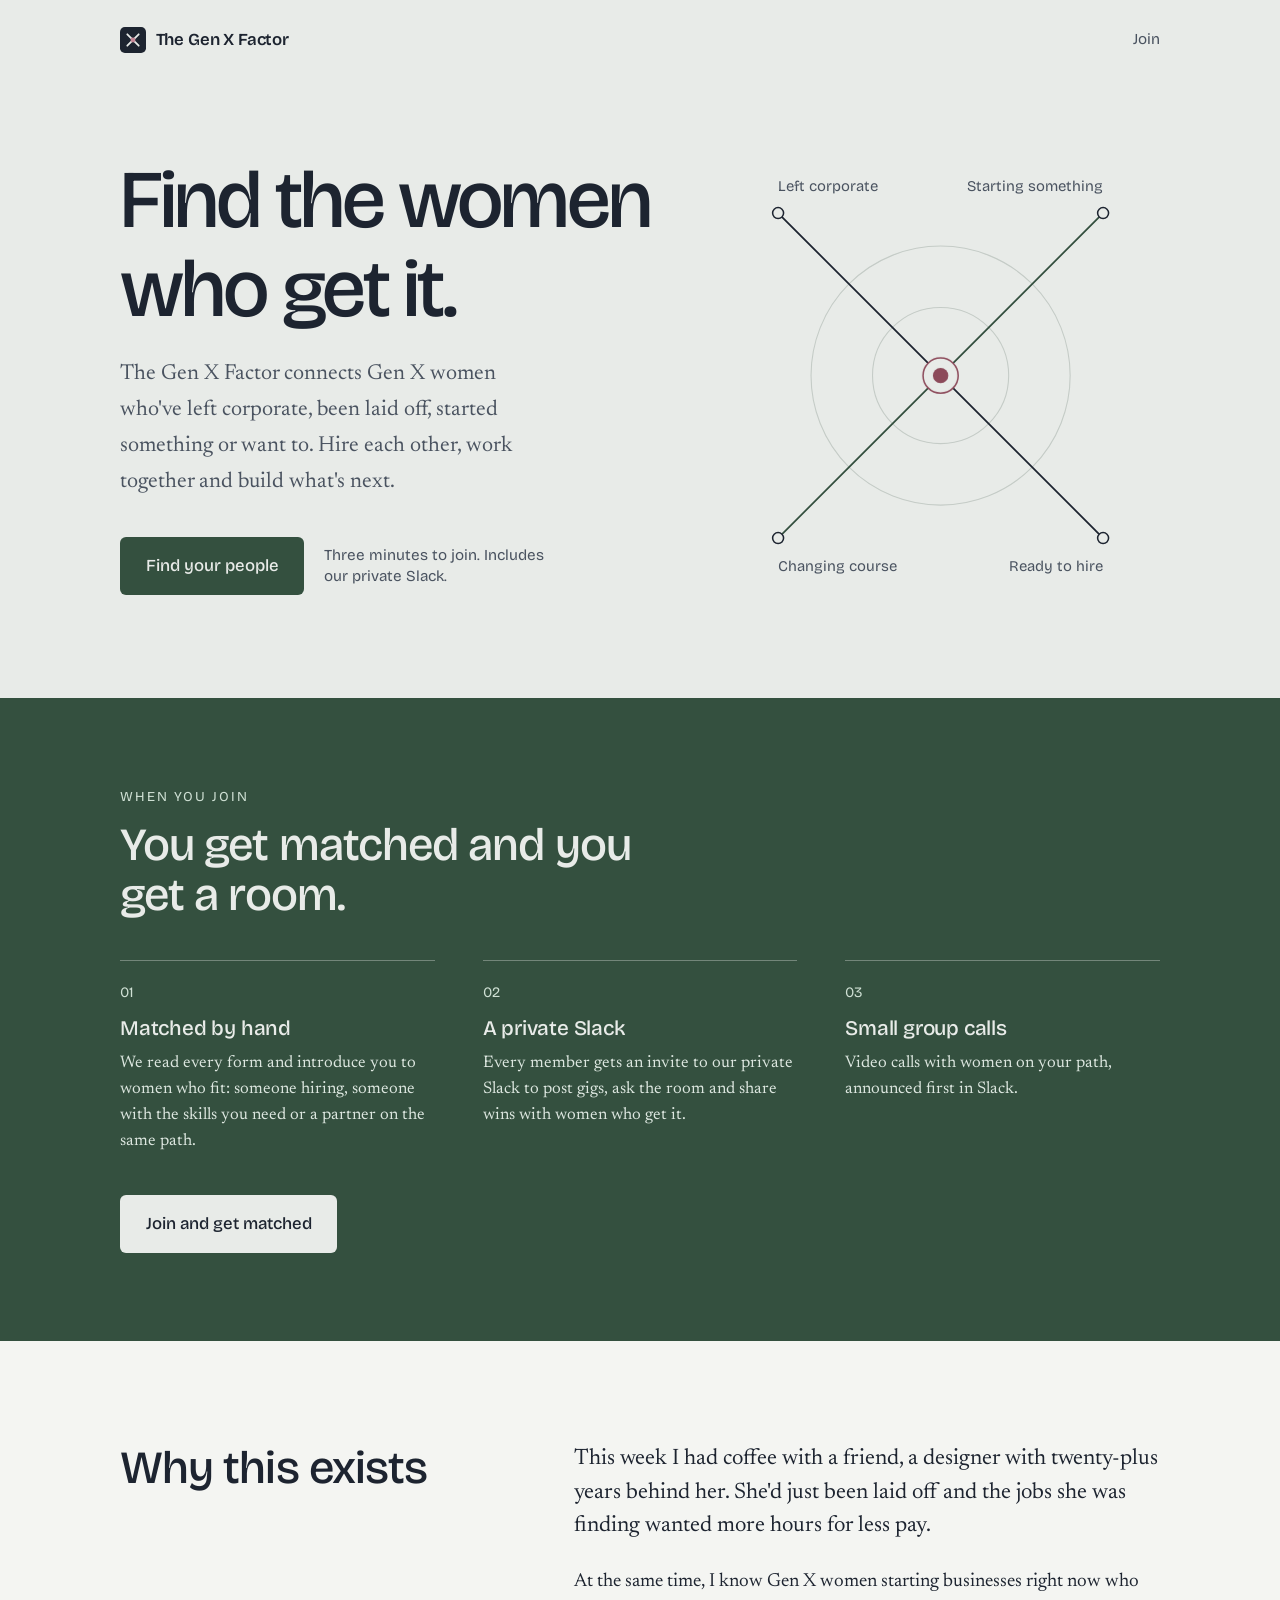
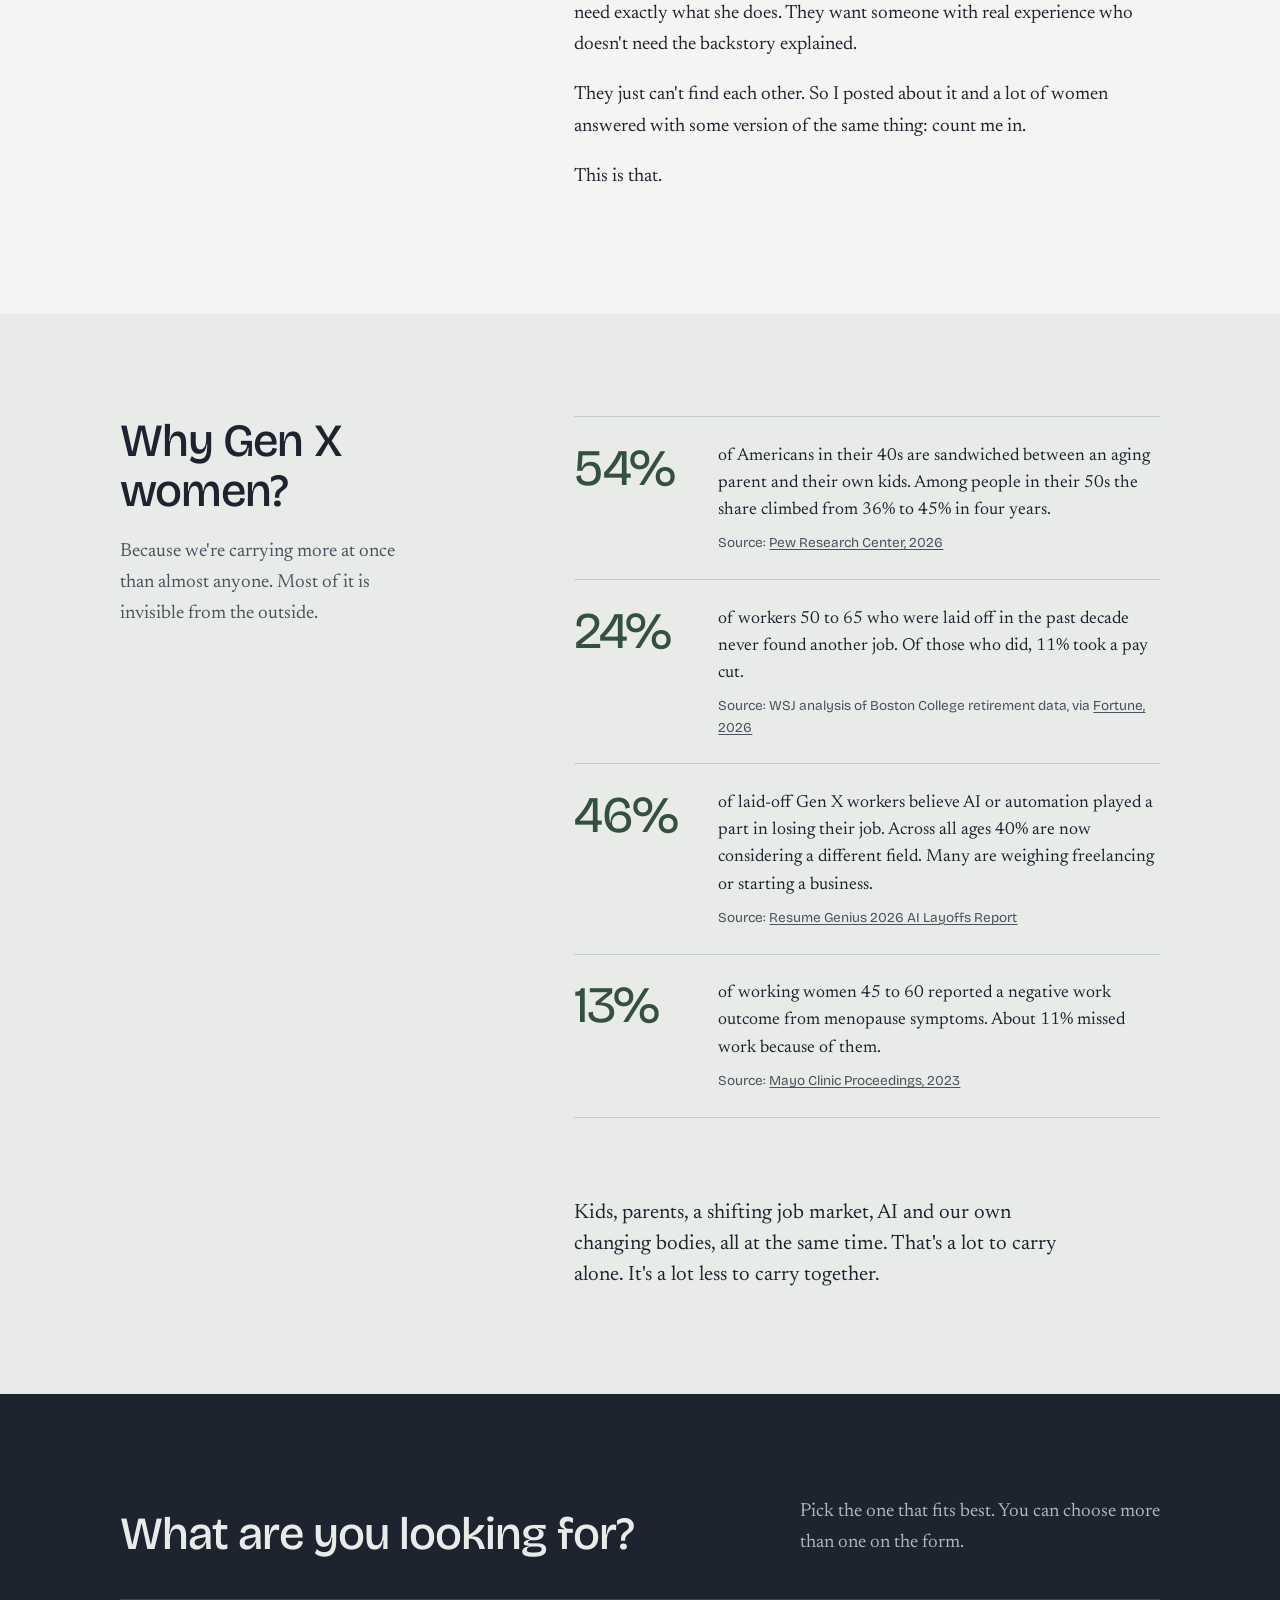
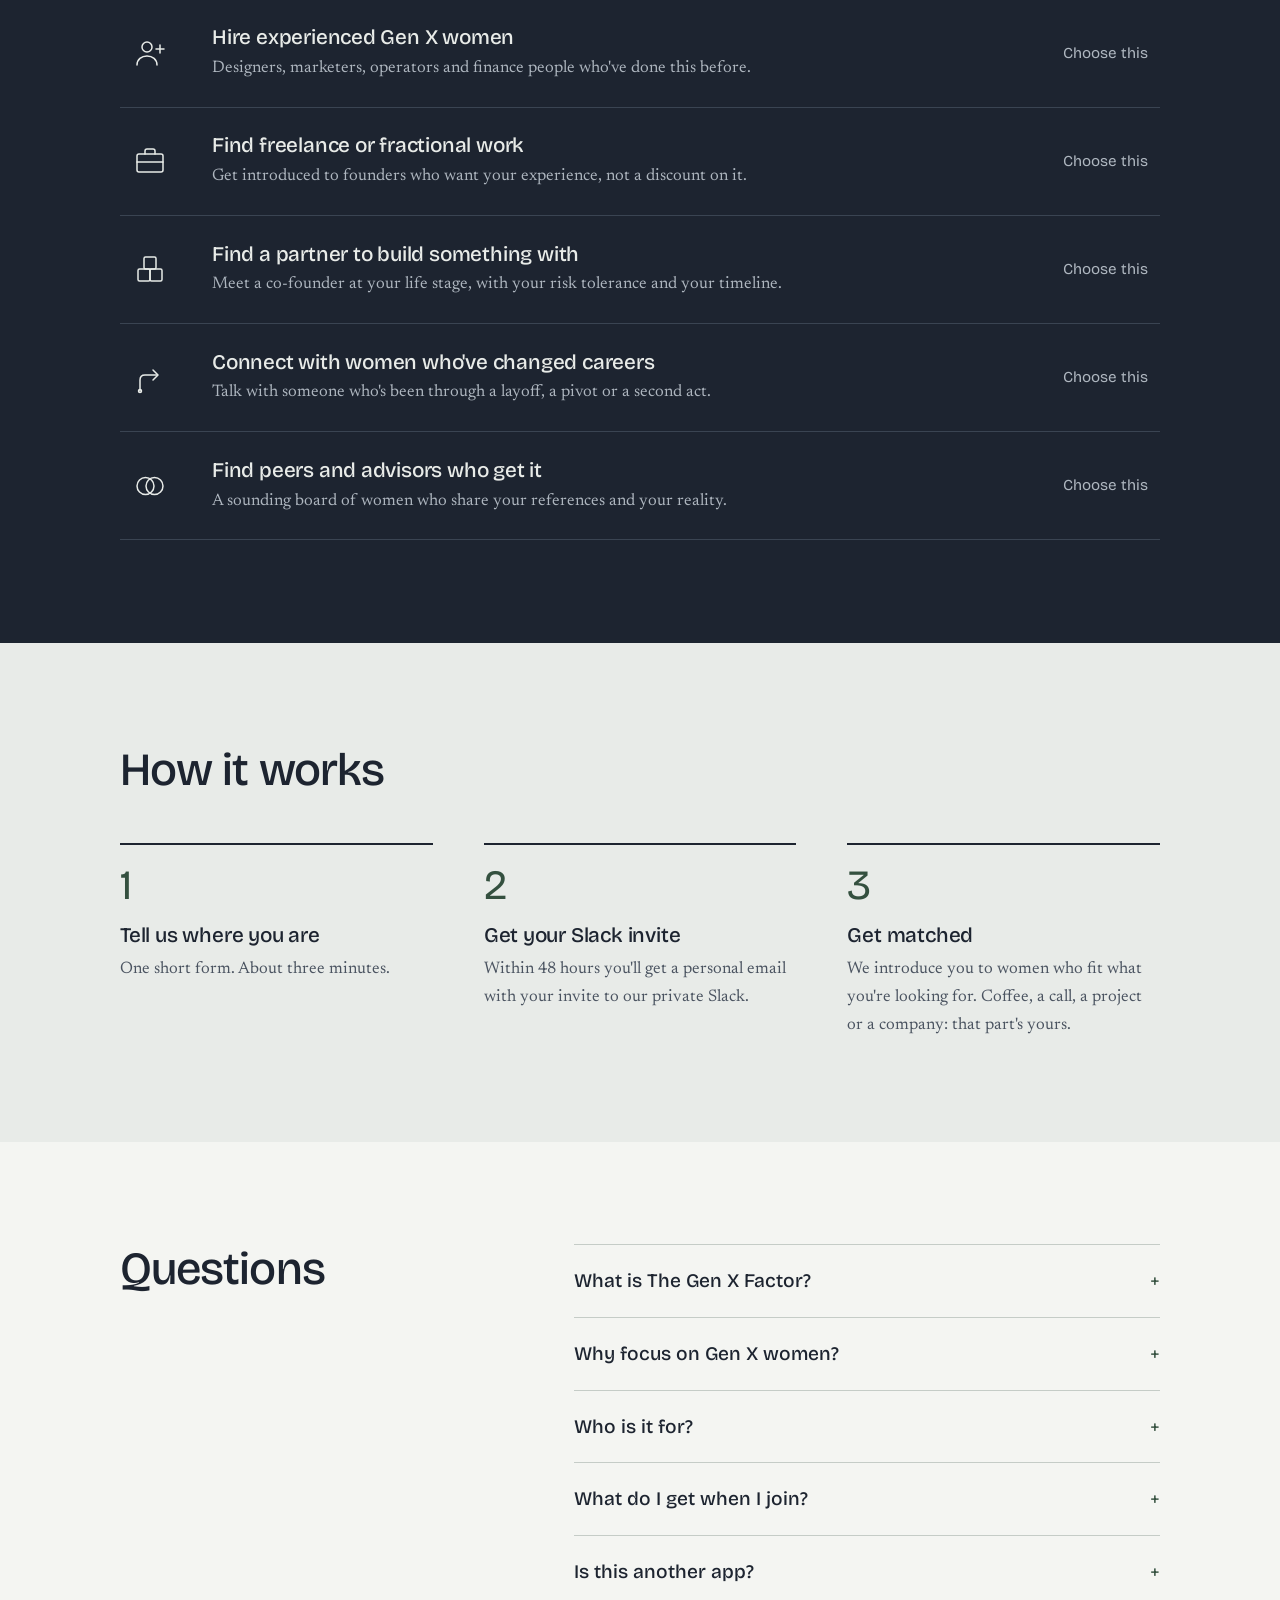
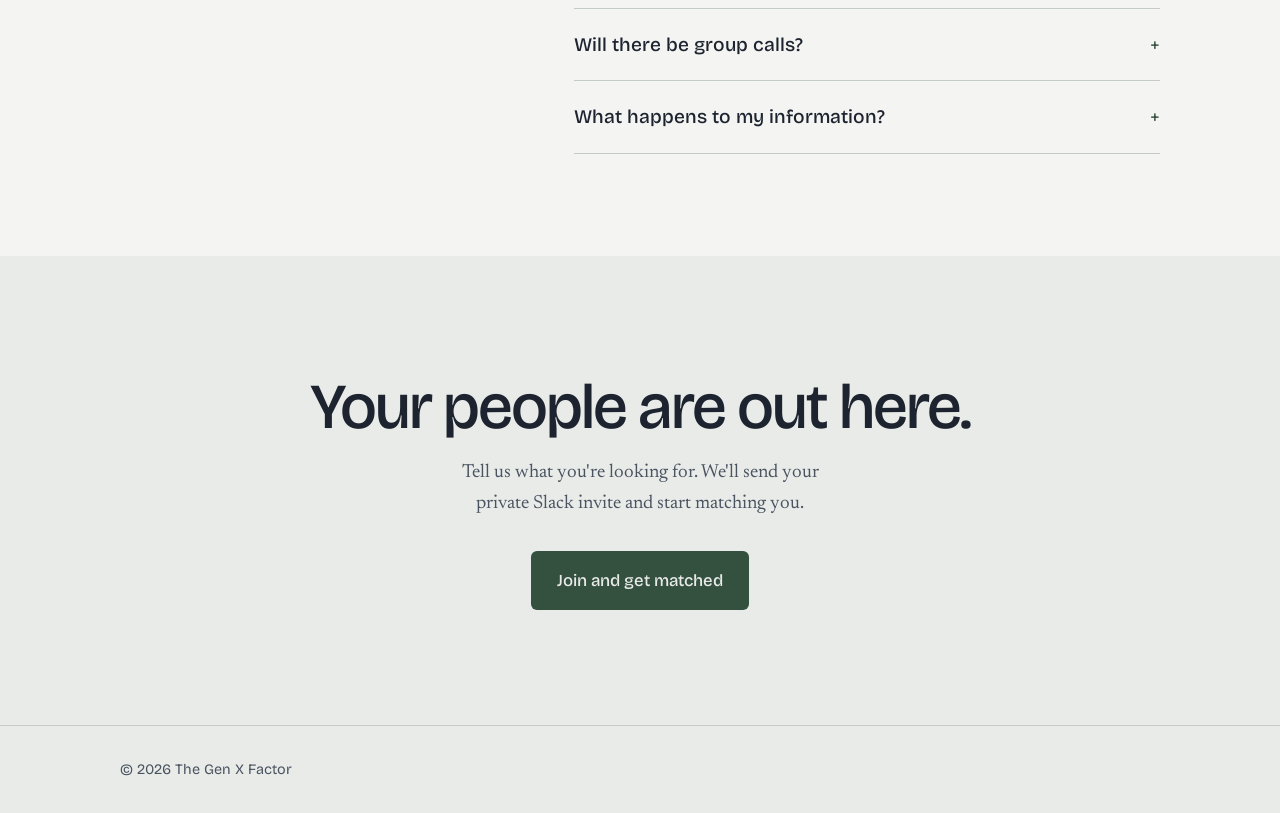
==== commit fd24e186: "Remove free and founding-member wording" ====
--- a/index.html
+++ b/index.html
@@ -12,7 +12,7 @@
 <meta property="og:type" content="website">
 <meta property="og:site_name" content="The Gen X Factor">
 <meta property="og:title" content="The Gen X Factor: find the women who get it">
-<meta property="og:description" content="A new network where Gen X women find each other to hire, work and build. Starting small, built with founding members.">
+<meta property="og:description" content="A new network where Gen X women find each other to hire, work and build. Join in three minutes and get matched.">
 <meta property="og:url" content="https://thegenxfactor.com/">
 <meta property="og:image" content="https://thegenxfactor.com/og-image.png">
 <meta property="og:image:width" content="1200">
@@ -94,7 +94,7 @@
           "name": "What is The Gen X Factor?",
           "acceptedAnswer": {
             "@type": "Answer",
-            "text": "The Gen X Factor is a new network where Gen X women find each other for hiring, freelance and fractional work, co-founding, career changes and peer support. It was started in 2026 in Michigan. We're starting small and building it with our founding members, one introduction at a time."
+            "text": "The Gen X Factor is a new network where Gen X women find each other for hiring, freelance and fractional work, co-founding, career changes and peer support. It was started in 2026 in Michigan. Members get an invite to a private Slack and personal introductions to women on the same path."
           }
         },
         {
@@ -115,14 +115,6 @@
         },
         {
           "@type": "Question",
-          "name": "Does it cost anything?",
-          "acceptedAnswer": {
-            "@type": "Answer",
-            "text": "No. It's free for founding members. You fill out one short form, get an invite to our private Slack and we start matching you with women who fit what you're looking for."
-          }
-        },
-        {
-          "@type": "Question",
           "name": "What do I get when I join?",
           "acceptedAnswer": {
             "@type": "Answer",
@@ -142,7 +134,7 @@
           "name": "Will there be group calls?",
           "acceptedAnswer": {
             "@type": "Answer",
-            "text": "We're planning small video calls for women on the same path: hiring and freelance work, building something or changing careers. Founding members will hear about them first."
+            "text": "We're planning small video calls for women on the same path: hiring and freelance work, building something or changing careers. Members hear about them first in Slack."
           }
         },
         {
@@ -344,7 +336,7 @@
       <p class="lede">The Gen X Factor connects Gen X women who've left corporate, been laid off, started something or want to. Hire each other, work together and build what's next.</p>
       <div class="actions">
         <a class="btn" href="#paths">Find your people</a>
-        <p class="aside-note">Free for founding members. Includes our private Slack.</p>
+        <p class="aside-note">Three minutes to join. Includes our private Slack.</p>
       </div>
     </div>
 
@@ -376,7 +368,7 @@
     <ul class="perks">
       <li><span class="perk-num">01</span><h3>Matched by hand</h3><p>We read every form and introduce you to women who fit: someone hiring, someone with the skills you need or a partner on the same path.</p></li>
       <li><span class="perk-num">02</span><h3>A private Slack</h3><p>Every member gets an invite to our private Slack to post gigs, ask the room and share wins with women who get it.</p></li>
-      <li><span class="perk-num">03</span><h3>Founding member calls</h3><p>Small video calls with women on your path. Founding members hear about them first.</p></li>
+      <li><span class="perk-num">03</span><h3>Small group calls</h3><p>Video calls with women on your path, announced first in Slack.</p></li>
     </ul>
     <a class="btn btn-light" href="#paths">Join and get matched</a>
   </div>
@@ -464,13 +456,12 @@
   <div class="wrap">
     <h2 id="faq-title">Questions</h2>
     <div>
-      <details><summary>What is The Gen X Factor?</summary><p>The Gen X Factor is a new network where Gen X women find each other for hiring, freelance and fractional work, co-founding, career changes and peer support. It was started in 2026 in Michigan. We're starting small and building it with our founding members, one introduction at a time.</p></details>
+      <details><summary>What is The Gen X Factor?</summary><p>The Gen X Factor is a new network where Gen X women find each other for hiring, freelance and fractional work, co-founding, career changes and peer support. It was started in 2026 in Michigan. Members get an invite to a private Slack and personal introductions to women on the same path.</p></details>
       <details><summary>Why focus on Gen X women?</summary><p>Because this is the group carrying the most at once: aging parents, kids at home or in college, late-career layoffs, a job market reshaped by AI and menopause, often all in the same year. Gen X women have decades of experience and are often overlooked for it. They are also the people most likely to understand each other.</p></details>
       <details><summary>Who is it for?</summary><p>It's for women born roughly between 1965 and 1980 who are building a business, looking for work, changing careers or looking for peers who share their references and their reality. Many have left corporate jobs or been laid off and want to put decades of experience to work.</p></details>
-      <details><summary>Does it cost anything?</summary><p>No. It's free for founding members. You fill out one short form, get an invite to our private Slack and we start matching you with women who fit what you're looking for.</p></details>
       <details><summary>What do I get when I join?</summary><p>Two things. First, an invite to our private Slack, where members hire each other, find project work and trade advice. Second, personal introductions. We read every form and match you with women on the same path, whether you are hiring, looking for work or building something.</p></details>
       <details><summary>Is this another app?</summary><p>No. There's no new app to learn. Members get an invite to a private Slack where Gen X women post gigs, ask for help and share wins. We also make introductions by hand when we see a strong match for you.</p></details>
-      <details><summary>Will there be group calls?</summary><p>We're planning small video calls for women on the same path: hiring and freelance work, building something or changing careers. Founding members will hear about them first.</p></details>
+      <details><summary>Will there be group calls?</summary><p>We're planning small video calls for women on the same path: hiring and freelance work, building something or changing careers. Members hear about them first in Slack.</p></details>
       <details><summary>What happens to my information?</summary><p>It's used only to make introductions. We share your details with a match only after you say yes and we never sell them.</p></details>
     </div>
   </div>
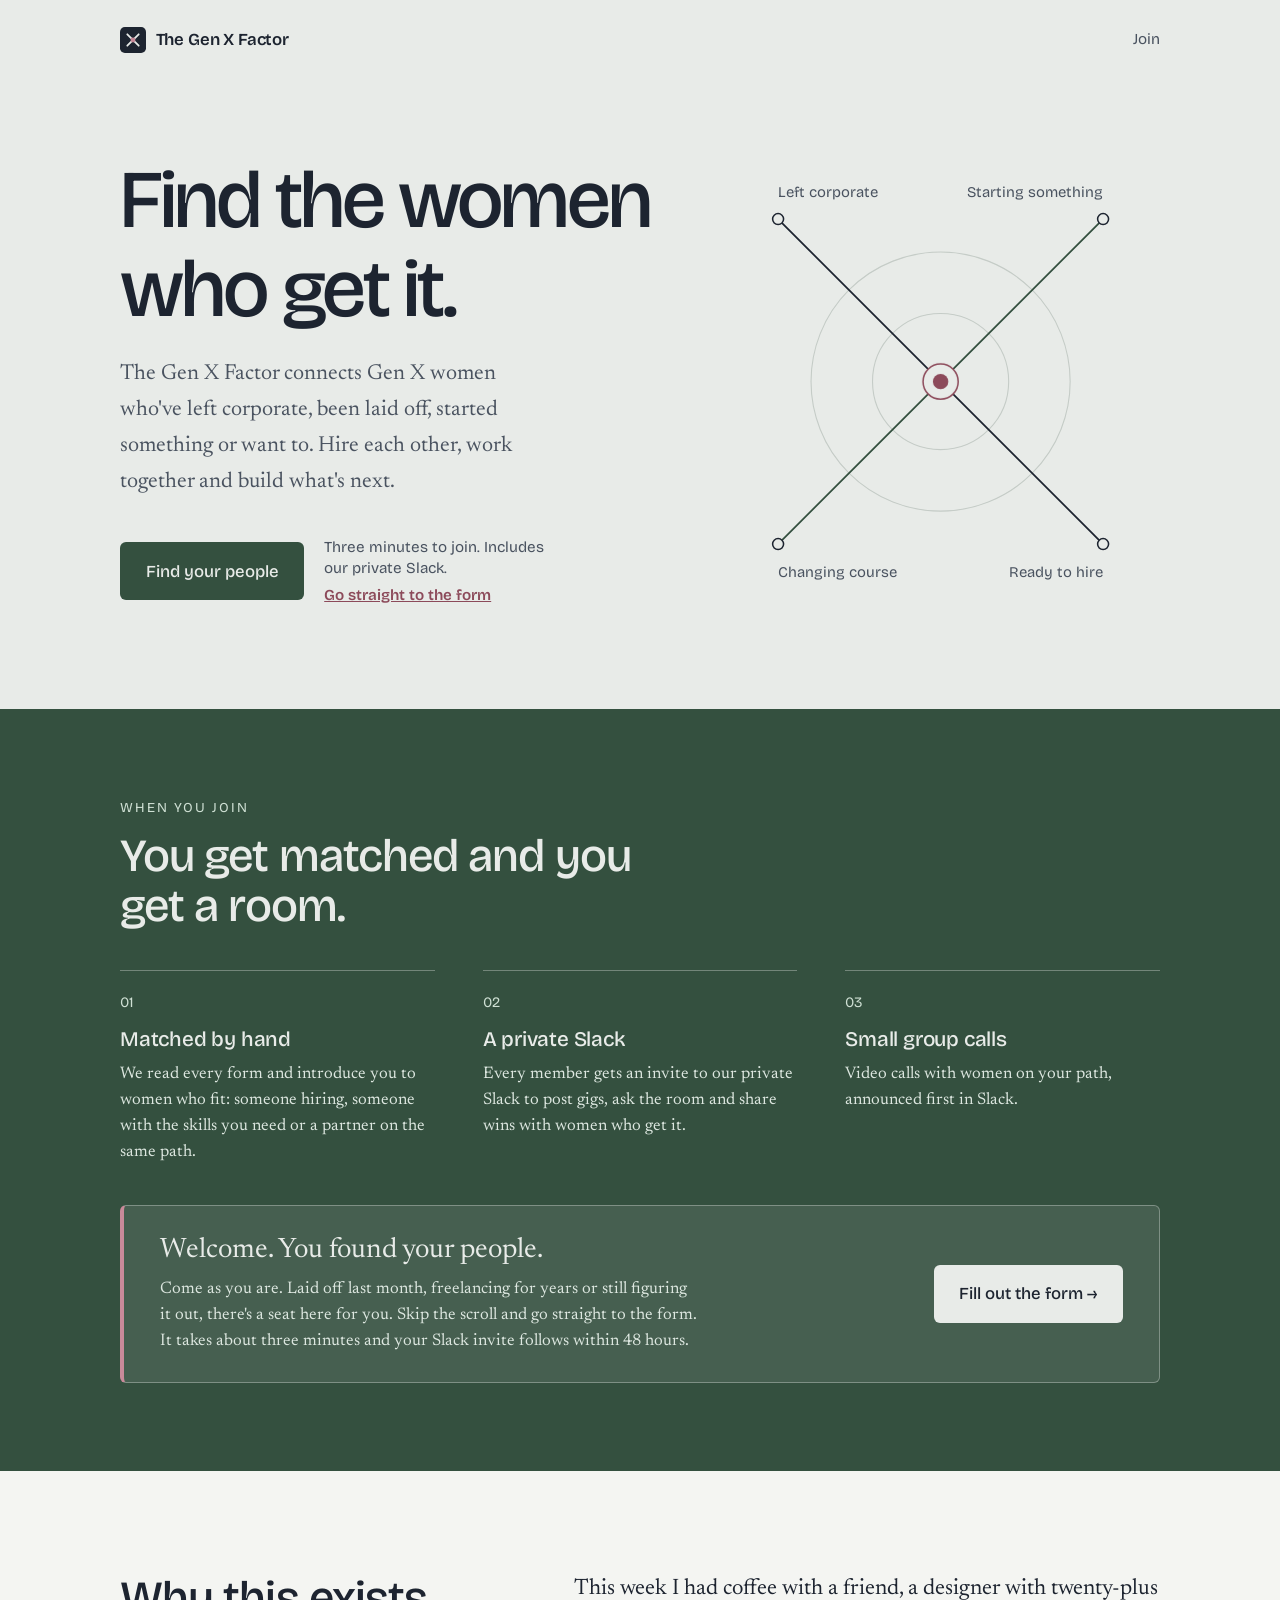
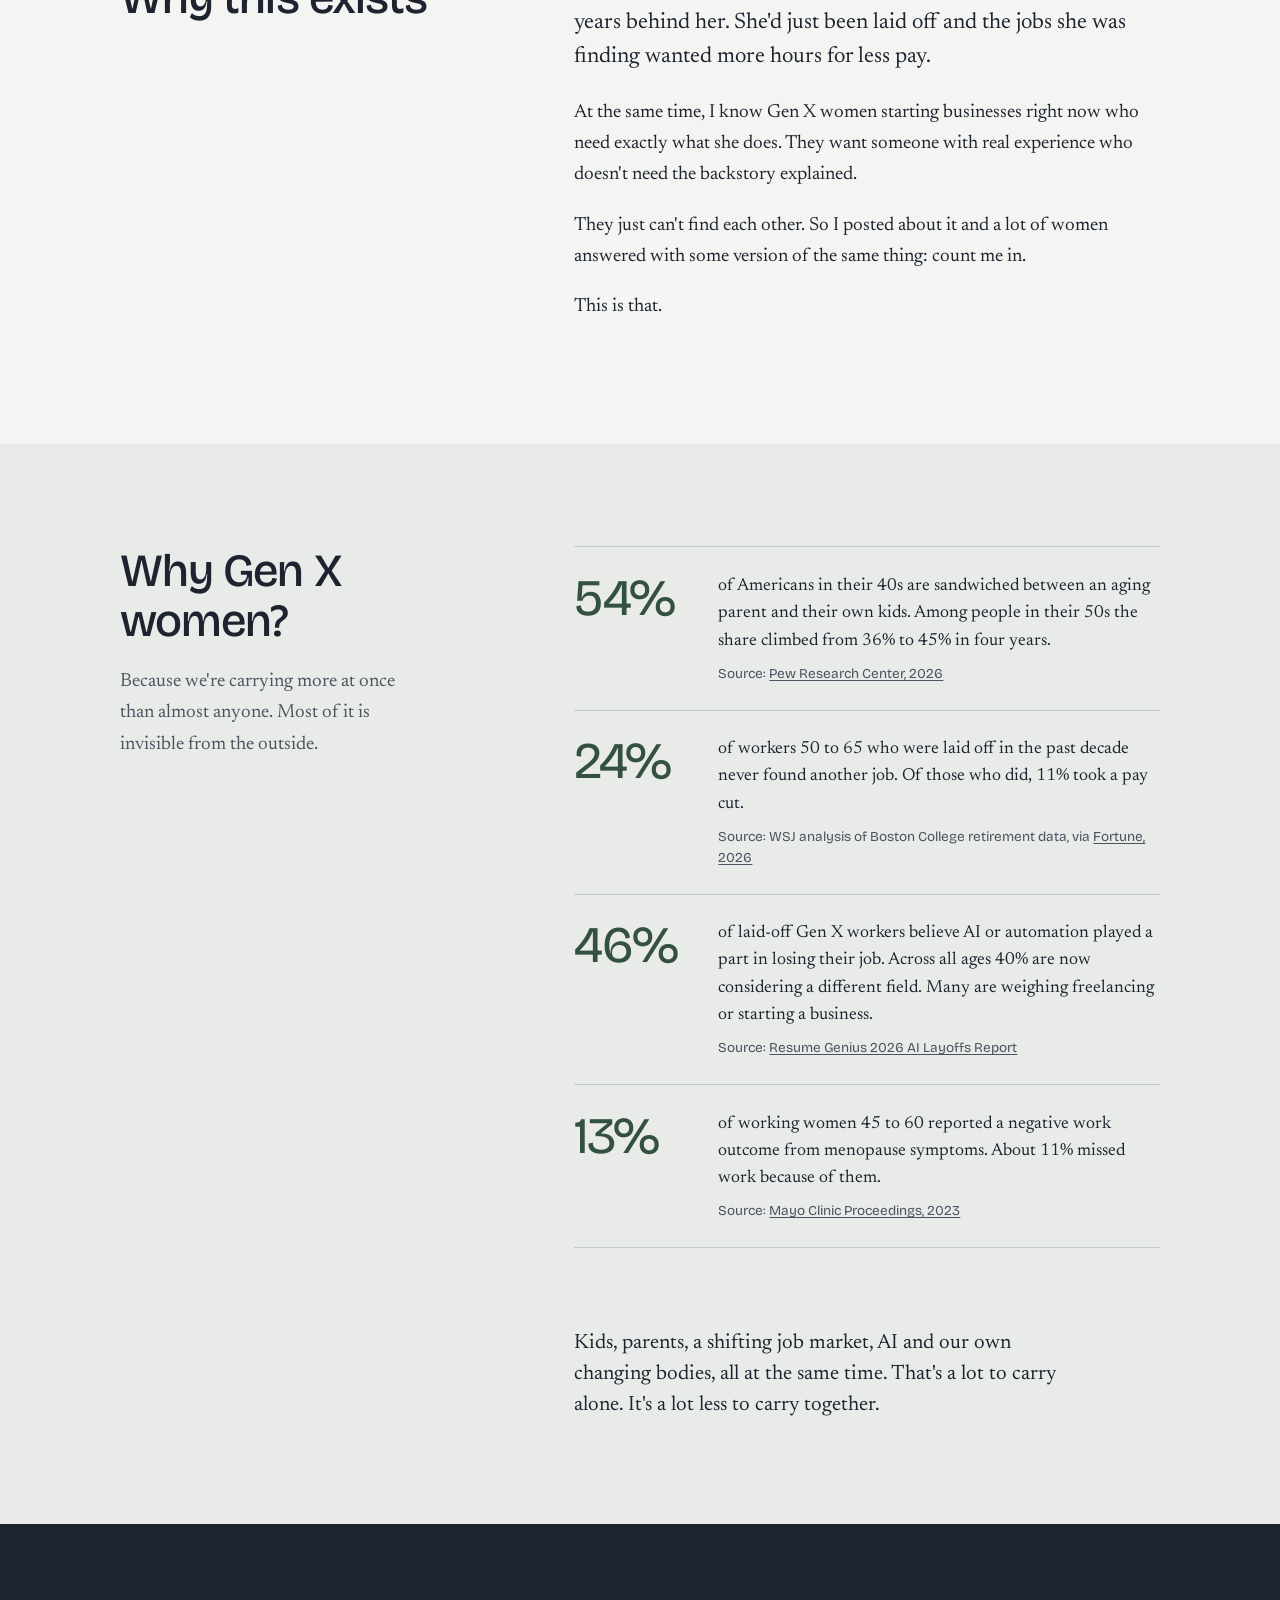
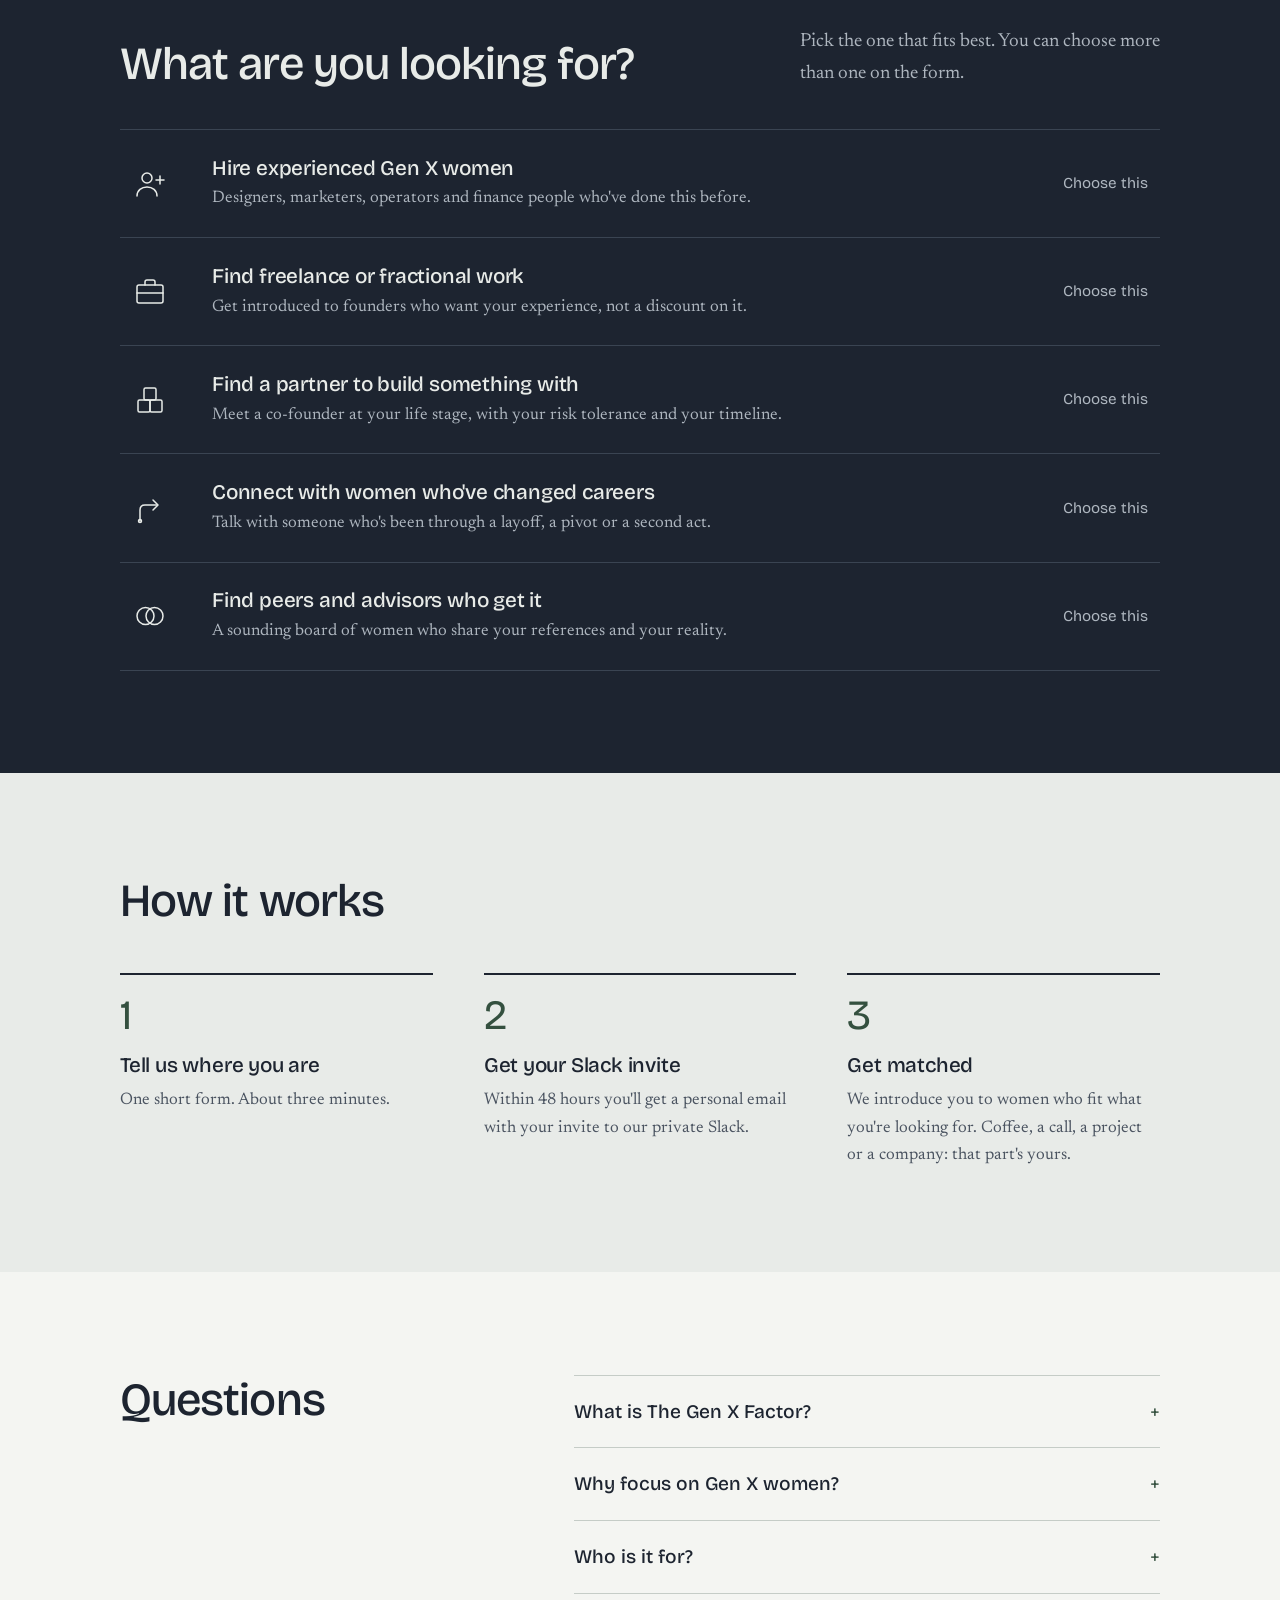
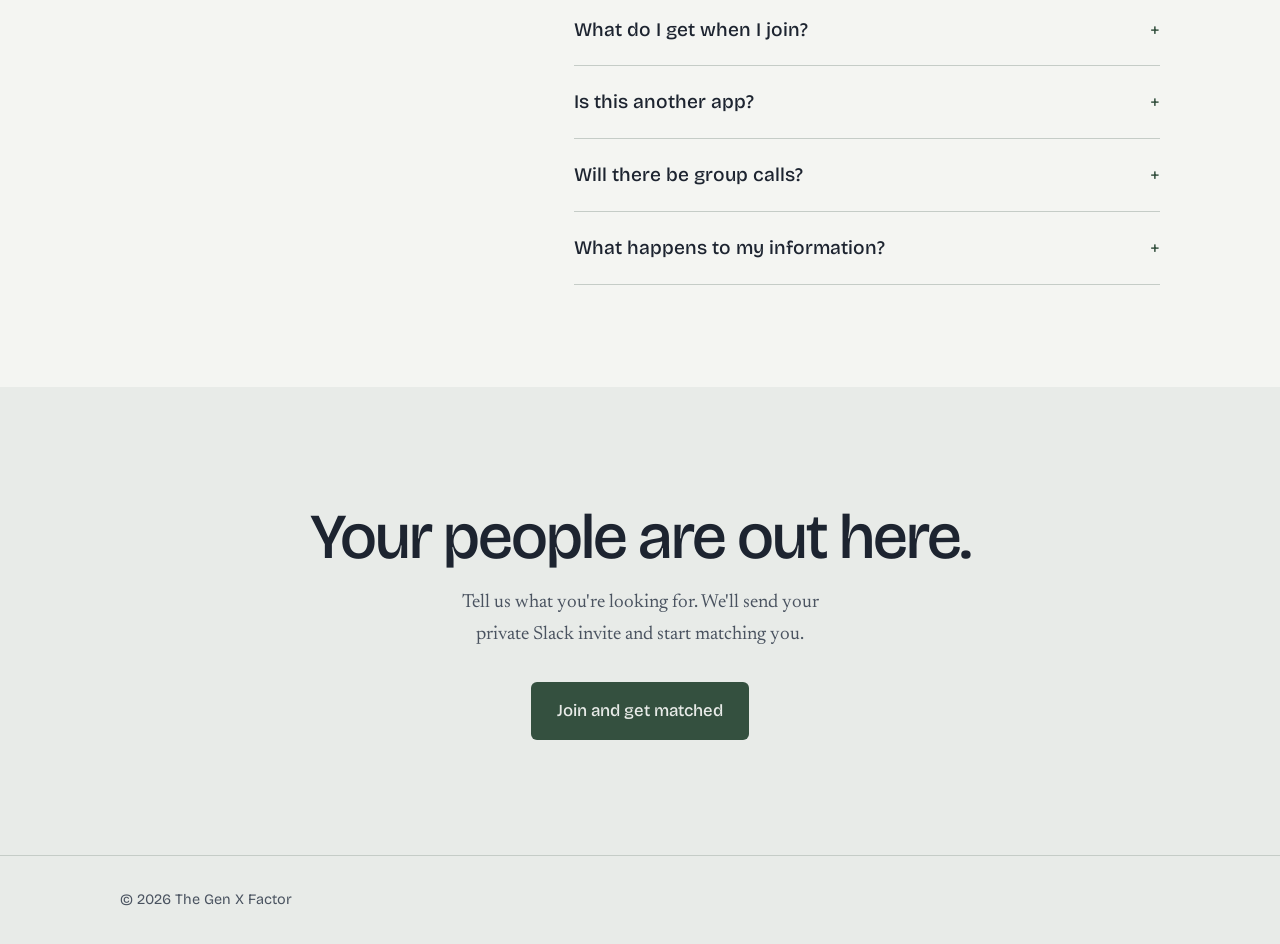
==== commit 7882305d: "Add welcome callout with direct form link; point Join links straight to the form Co-Authored-By: Cla" ====
--- a/index.html
+++ b/index.html
@@ -208,6 +208,7 @@
 }
 .btn:hover{background:var(--moss-deep)}
 .aside-note{font-family:var(--sans);font-size:.95rem;color:var(--ink-soft);max-width:22ch;line-height:1.4;margin:0}
+.aside-note a{display:inline-block;margin-top:.35rem;color:var(--mulberry);font-weight:600}
 
 /* the X */
 .xmark{width:100%;max-width:460px;justify-self:end}
@@ -231,6 +232,11 @@
 .perks p{margin:.5rem 0 0;color:#DDE7E0;font-size:1.05rem;line-height:1.55}
 .btn-light{background:var(--fog);color:var(--ink)}
 .btn-light:hover{background:#fff}
+.welcome-callout{display:flex;flex-wrap:wrap;align-items:center;justify-content:space-between;gap:1.5rem 2.5rem;background:rgba(232,235,232,.1);border:1px solid rgba(232,235,232,.35);border-left:4px solid var(--blush);border-radius:6px;padding:1.75rem clamp(1.25rem,3vw,2.25rem)}
+.welcome-callout > div{flex:1 1 32ch}
+.welcome-kicker{font-family:var(--serif);font-size:clamp(1.4rem,2.6vw,1.75rem);line-height:1.2;color:var(--fog);margin:0 0 .5rem}
+.welcome-text{margin:0;color:#DDE7E0;font-size:1.05rem;line-height:1.55;max-width:60ch}
+.welcome-callout .btn{flex:0 0 auto}
 @media (max-width:860px){.perks{grid-template-columns:1fr}}
 
 /* story */
@@ -323,7 +329,7 @@
       <svg viewBox="0 0 32 32" aria-hidden="true"><rect width="32" height="32" rx="6" fill="#1D2430"/><path d="M9 9l14 14M23 9L9 23" stroke="#E8EBE8" stroke-width="2.2" stroke-linecap="round"/><circle cx="16" cy="16" r="3" fill="#C98A9A"/></svg>
       The Gen X Factor
     </a>
-    <nav aria-label="Primary"><a href="#paths">Join</a></nav>
+    <nav aria-label="Primary"><a href="https://tally.so/r/xXKygy">Join</a></nav>
   </div>
 </header>
 
@@ -336,7 +342,7 @@
       <p class="lede">The Gen X Factor connects Gen X women who've left corporate, been laid off, started something or want to. Hire each other, work together and build what's next.</p>
       <div class="actions">
         <a class="btn" href="#paths">Find your people</a>
-        <p class="aside-note">Three minutes to join. Includes our private Slack.</p>
+        <p class="aside-note">Three minutes to join. Includes our private Slack. <a href="https://tally.so/r/xXKygy">Go straight to the form</a></p>
       </div>
     </div>
 
@@ -370,7 +376,13 @@
       <li><span class="perk-num">02</span><h3>A private Slack</h3><p>Every member gets an invite to our private Slack to post gigs, ask the room and share wins with women who get it.</p></li>
       <li><span class="perk-num">03</span><h3>Small group calls</h3><p>Video calls with women on your path, announced first in Slack.</p></li>
     </ul>
-    <a class="btn btn-light" href="#paths">Join and get matched</a>
+    <div class="welcome-callout">
+      <div>
+        <p class="welcome-kicker">Welcome. You found your people.</p>
+        <p class="welcome-text">Come as you are. Laid off last month, freelancing for years or still figuring it out, there's a seat here for you. Skip the scroll and go straight to the form. It takes about three minutes and your Slack invite follows within 48 hours.</p>
+      </div>
+      <a class="btn btn-light" href="https://tally.so/r/xXKygy">Fill out the form <span aria-hidden="true">&rarr;</span></a>
+    </div>
   </div>
 </section>
 
@@ -471,7 +483,7 @@
   <div class="wrap">
     <h2>Your people are out here.</h2>
     <p>Tell us what you're looking for. We'll send your private Slack invite and start matching you.</p>
-    <a class="btn" href="#paths">Join and get matched</a>
+    <a class="btn" href="https://tally.so/r/xXKygy">Join and get matched</a>
   </div>
 </section>
 
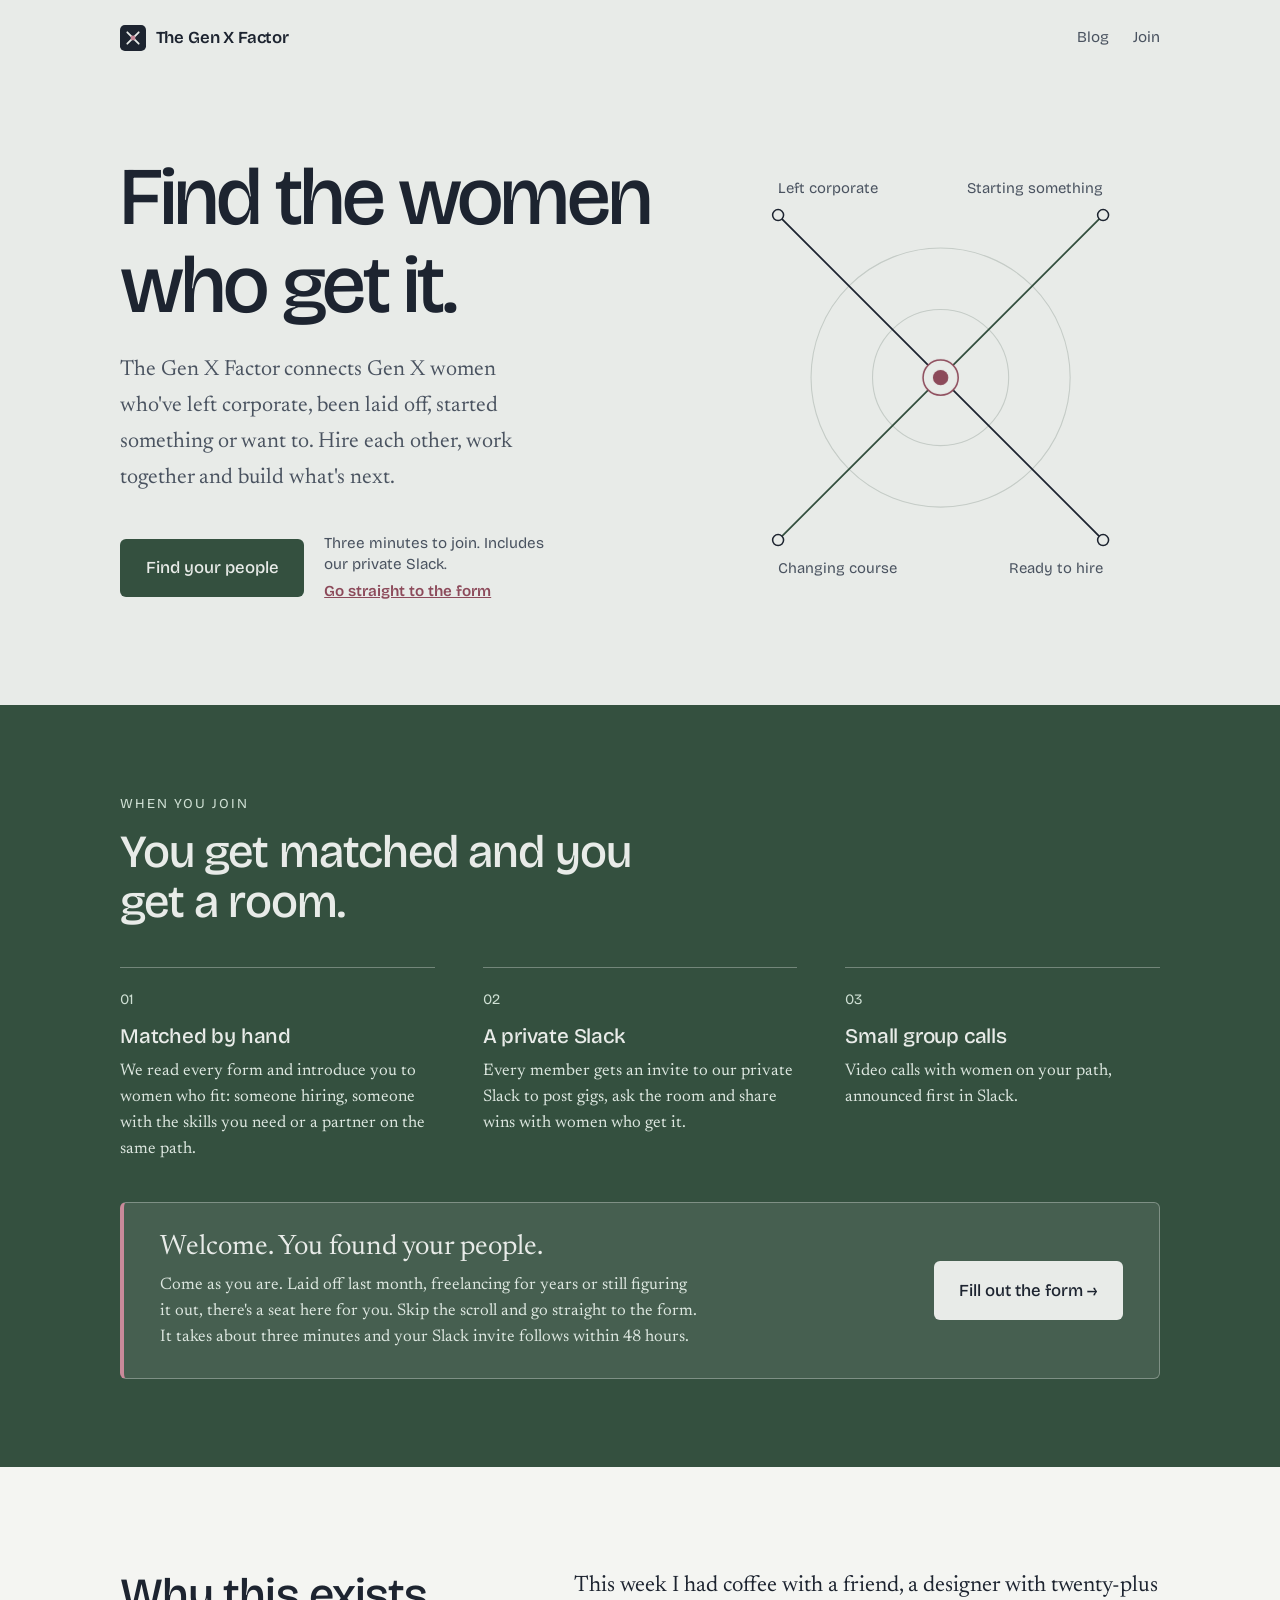
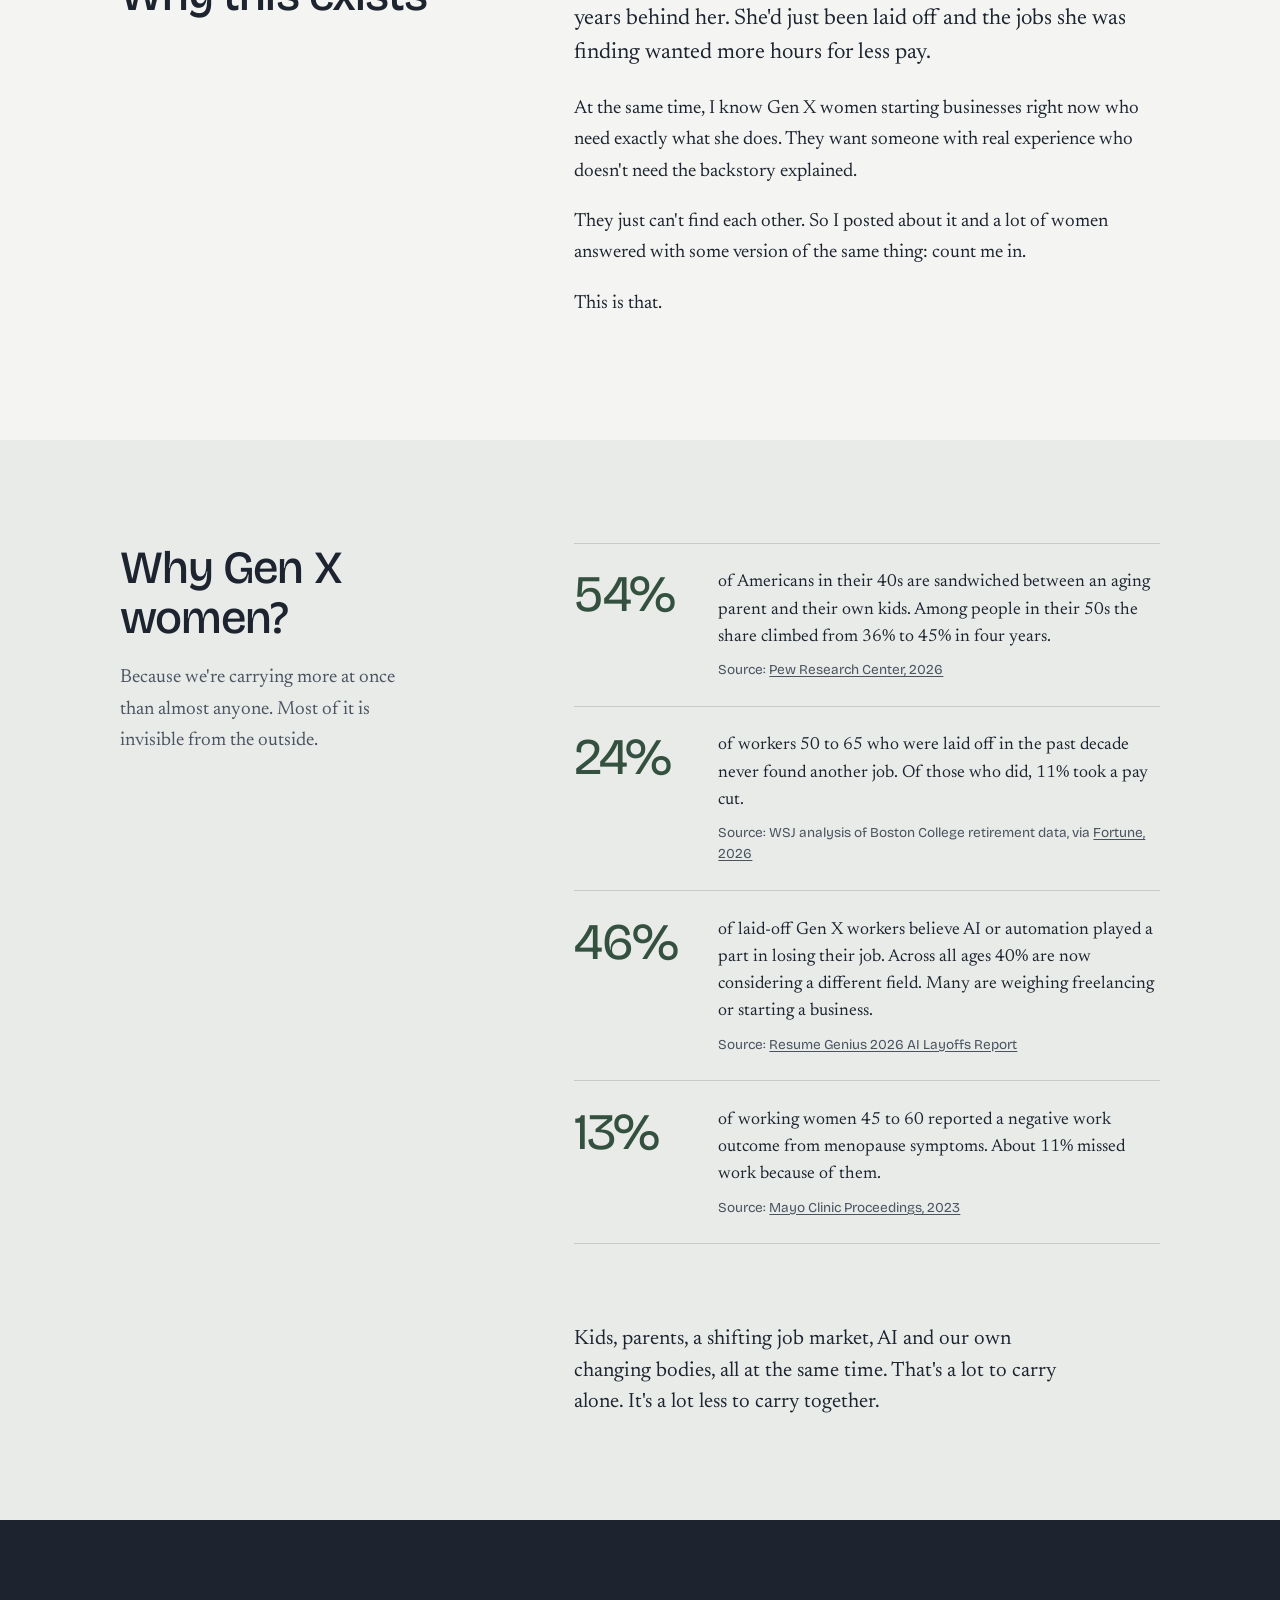
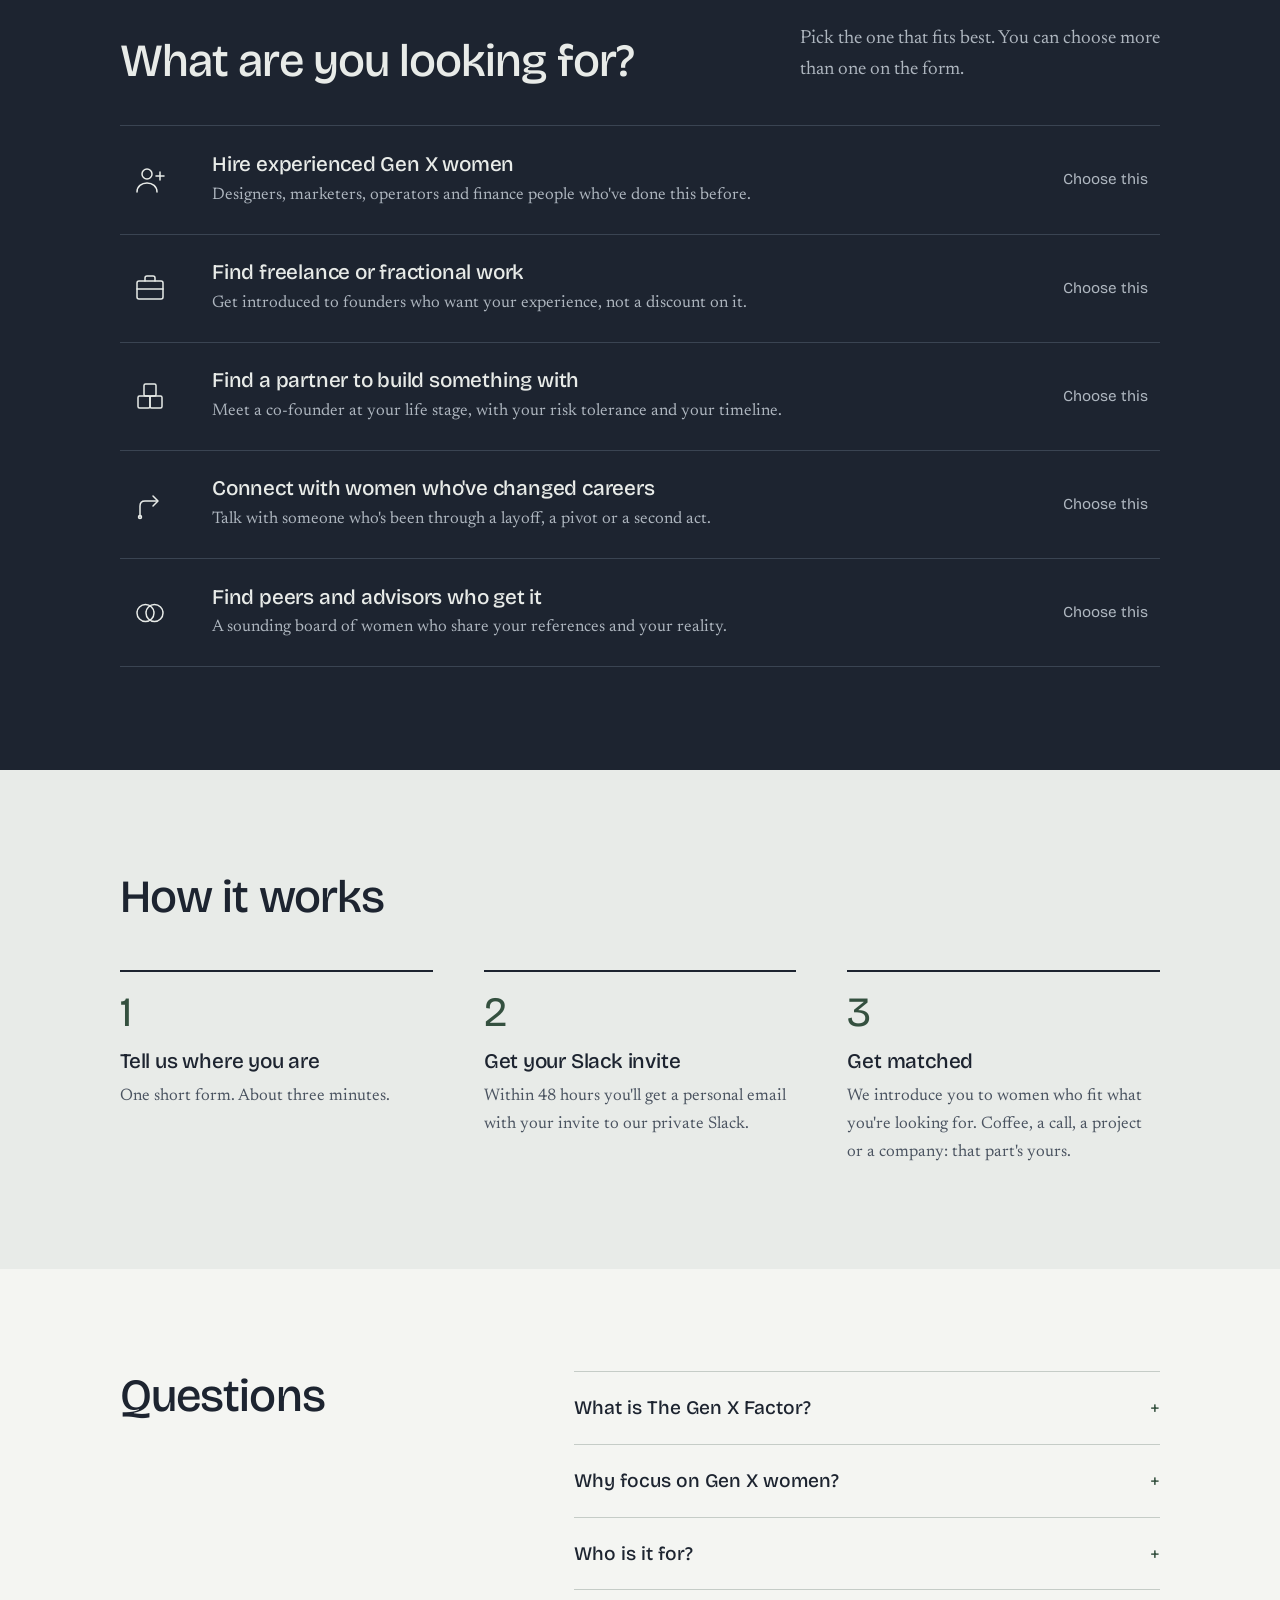
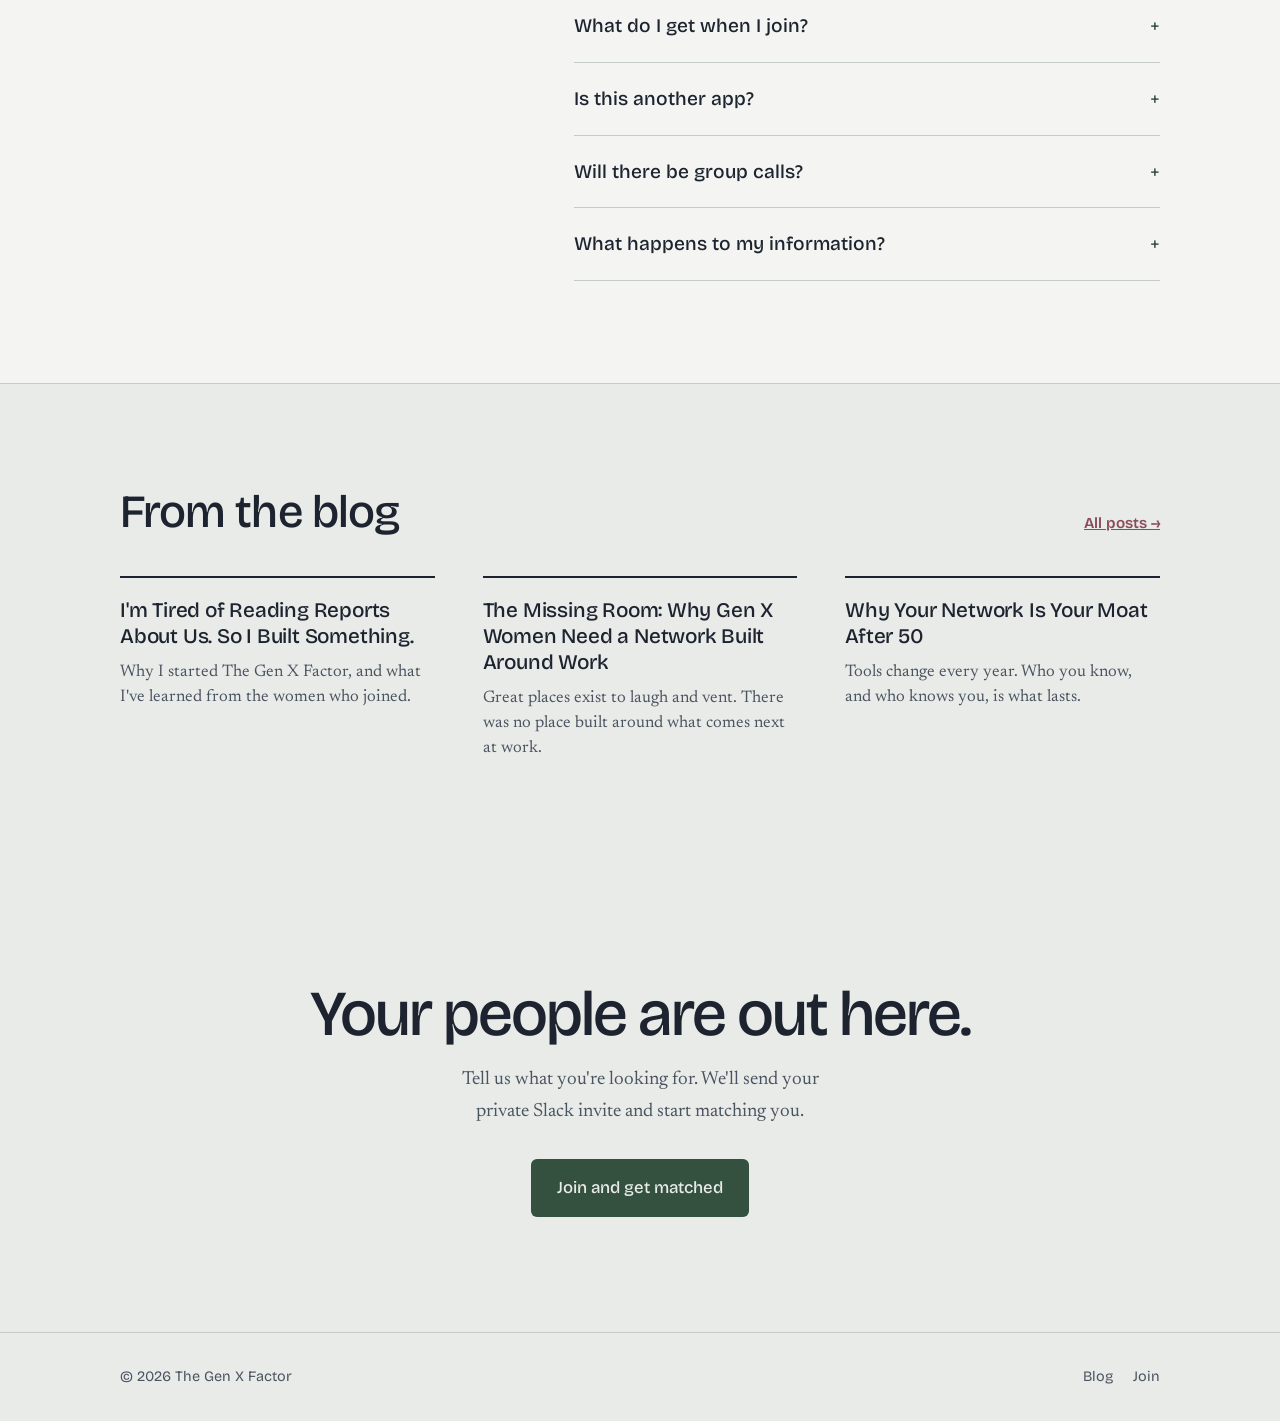
==== commit 6fab8f69: "Add blog with three posts, homepage blog section, sitemap and llms.txt updates Co-Authored-By: Claud" ====
--- a/index.html
+++ b/index.html
@@ -78,7 +78,7 @@
         "@id": "https://thegenxfactor.com/#org"
       },
       "datePublished": "2026-09-24",
-      "dateModified": "2026-09-24",
+      "dateModified": "2026-11-12",
       "primaryImageOfPage": {
         "@type": "ImageObject",
         "url": "https://thegenxfactor.com/og-image.png",
@@ -193,6 +193,7 @@
 .top .wrap{display:flex;align-items:center;justify-content:space-between;gap:1rem}
 .brand{display:flex;align-items:center;gap:.6rem;font-family:var(--sans);font-weight:600;font-size:1.05rem;text-decoration:none;letter-spacing:-.01em}
 .brand svg{width:26px;height:26px}
+.top nav{display:flex;gap:1.5rem}
 .top nav a{font-family:var(--sans);font-size:.95rem;text-decoration:none;color:var(--ink-soft)}
 .top nav a:hover{color:var(--ink)}
 
@@ -304,6 +305,20 @@
 footer{border-top:1px solid var(--rule);padding:2rem 0;font-family:var(--sans);font-size:.9rem;color:var(--ink-soft)}
 footer .wrap{display:flex;justify-content:space-between;gap:1rem;flex-wrap:wrap}
 
+/* from the blog */
+.from-blog{padding:clamp(4rem,8vw,6.5rem) 0;border-top:1px solid var(--rule)}
+.blog-head{display:flex;justify-content:space-between;align-items:end;gap:2rem;flex-wrap:wrap}
+.blog-head a{font-family:var(--sans);font-size:.95rem;color:var(--mulberry);font-weight:600}
+.blog-cards{list-style:none;margin:2.5rem 0 0;padding:0;display:grid;grid-template-columns:repeat(3,1fr);gap:clamp(1.5rem,4vw,3rem)}
+.blog-cards li{border-top:2px solid var(--ink);padding-top:1.25rem}
+.blog-cards a{text-decoration:none}
+.blog-cards a:hover h3{color:var(--moss)}
+.blog-cards p{color:var(--ink-soft);margin:.6rem 0 0;font-size:1.05rem;line-height:1.5}
+footer nav{display:flex;gap:1.25rem}
+footer nav a{color:var(--ink-soft);text-decoration:none}
+footer nav a:hover{color:var(--ink)}
+@media (max-width:860px){.blog-cards{grid-template-columns:1fr}}
+
 @media (max-width:860px){
   .hero .wrap,.story .wrap,.faq .wrap,.why .wrap{grid-template-columns:1fr}
   .why-close{grid-column:1}
@@ -329,7 +344,7 @@
       <svg viewBox="0 0 32 32" aria-hidden="true"><rect width="32" height="32" rx="6" fill="#1D2430"/><path d="M9 9l14 14M23 9L9 23" stroke="#E8EBE8" stroke-width="2.2" stroke-linecap="round"/><circle cx="16" cy="16" r="3" fill="#C98A9A"/></svg>
       The Gen X Factor
     </a>
-    <nav aria-label="Primary"><a href="https://tally.so/r/xXKygy">Join</a></nav>
+    <nav aria-label="Primary"><a href="/blog/">Blog</a><a href="https://tally.so/r/xXKygy">Join</a></nav>
   </div>
 </header>
 
@@ -479,6 +494,20 @@
   </div>
 </section>
 
+<section class="from-blog" aria-labelledby="blog-title">
+  <div class="wrap">
+    <div class="blog-head">
+      <h2 id="blog-title">From the blog</h2>
+      <a href="/blog/">All posts &rarr;</a>
+    </div>
+    <ul class="blog-cards">
+      <li><a href="/blog/why-i-built-the-gen-x-factor/"><h3>I'm Tired of Reading Reports About Us. So I Built Something.</h3><p>Why I started The Gen X Factor, and what I've learned from the women who joined.</p></a></li>
+      <li><a href="/blog/gen-x-women-work-network/"><h3>The Missing Room: Why Gen X Women Need a Network Built Around Work</h3><p>Great places exist to laugh and vent. There was no place built around what comes next at work.</p></a></li>
+      <li><a href="/blog/network-moat-gen-x-women/"><h3>Why Your Network Is Your Moat After 50</h3><p>Tools change every year. Who you know, and who knows you, is what lasts.</p></a></li>
+    </ul>
+  </div>
+</section>
+
 <section class="close">
   <div class="wrap">
     <h2>Your people are out here.</h2>
@@ -492,6 +521,7 @@
 <footer>
   <div class="wrap">
     <span>© 2026 The Gen X Factor</span>
+    <nav aria-label="Footer"><a href="/blog/">Blog</a><a href="https://tally.so/r/xXKygy">Join</a></nav>
   </div>
 </footer>
 </body>
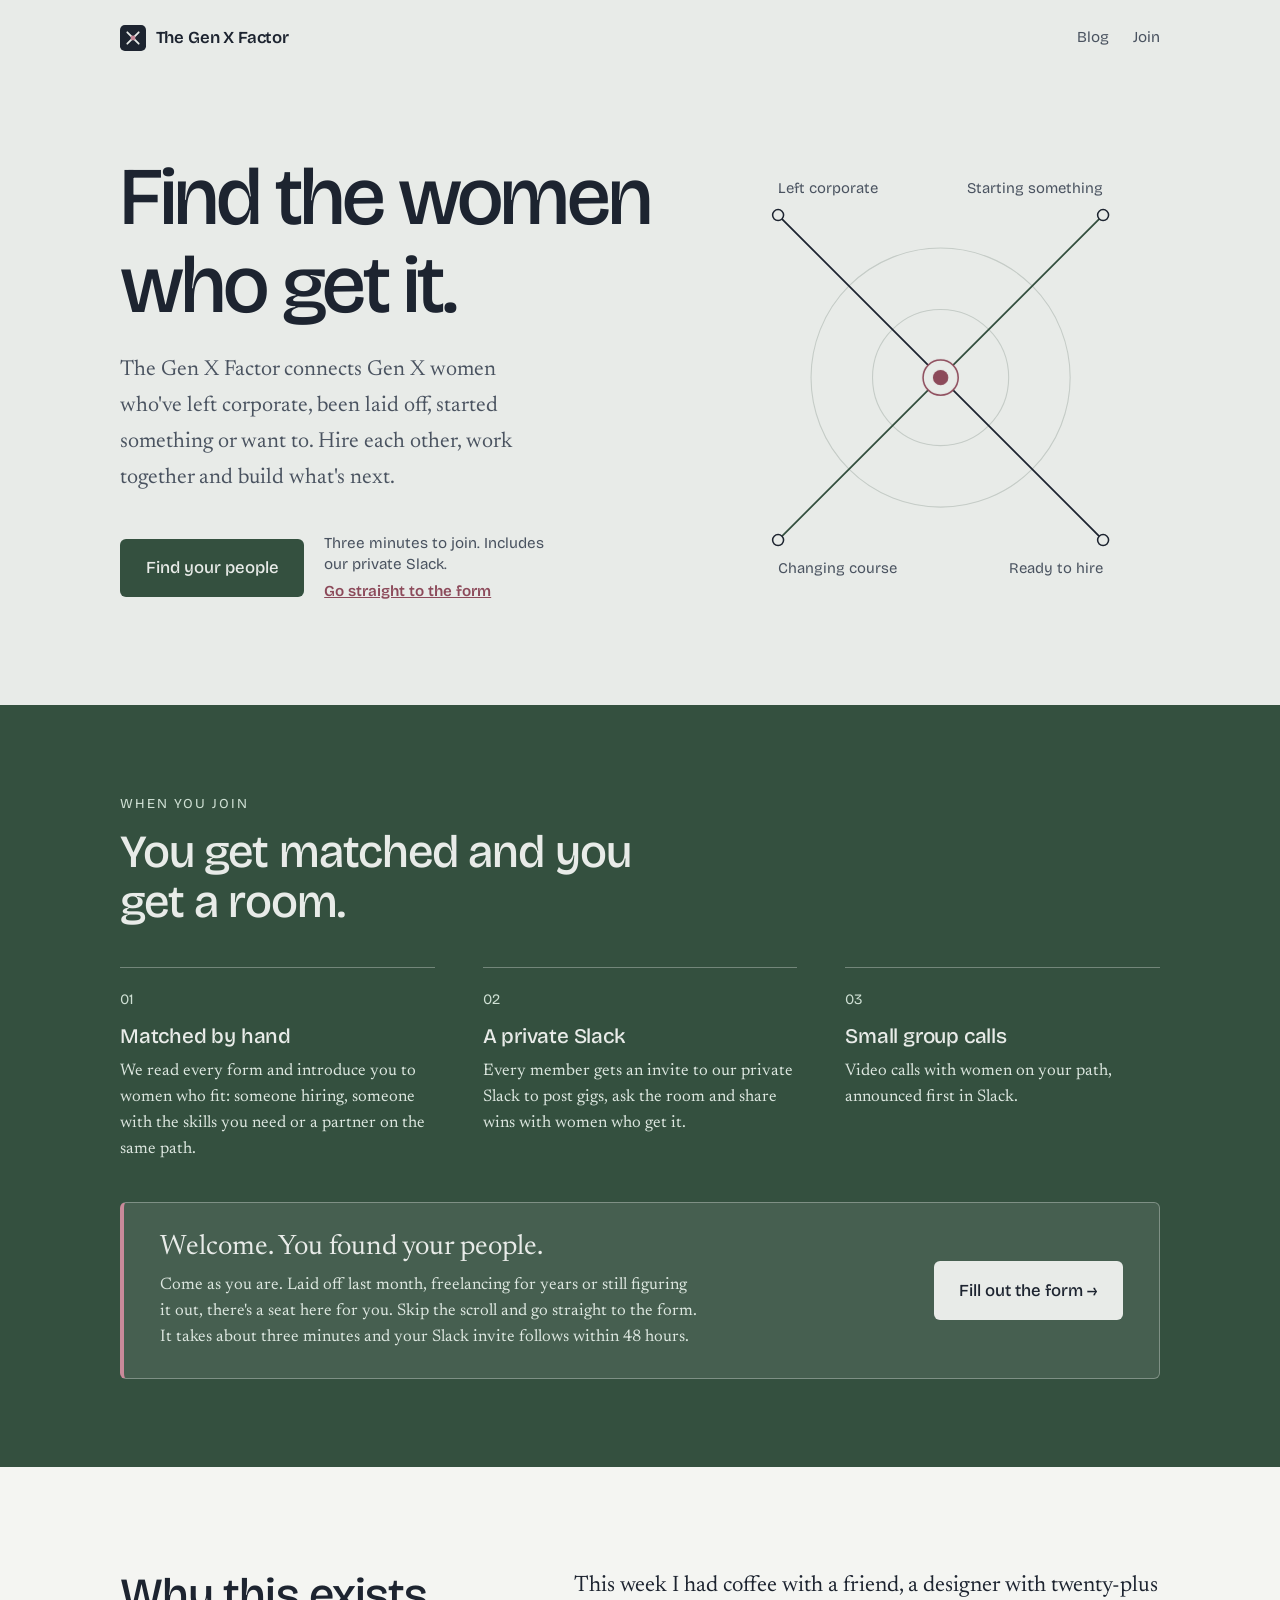
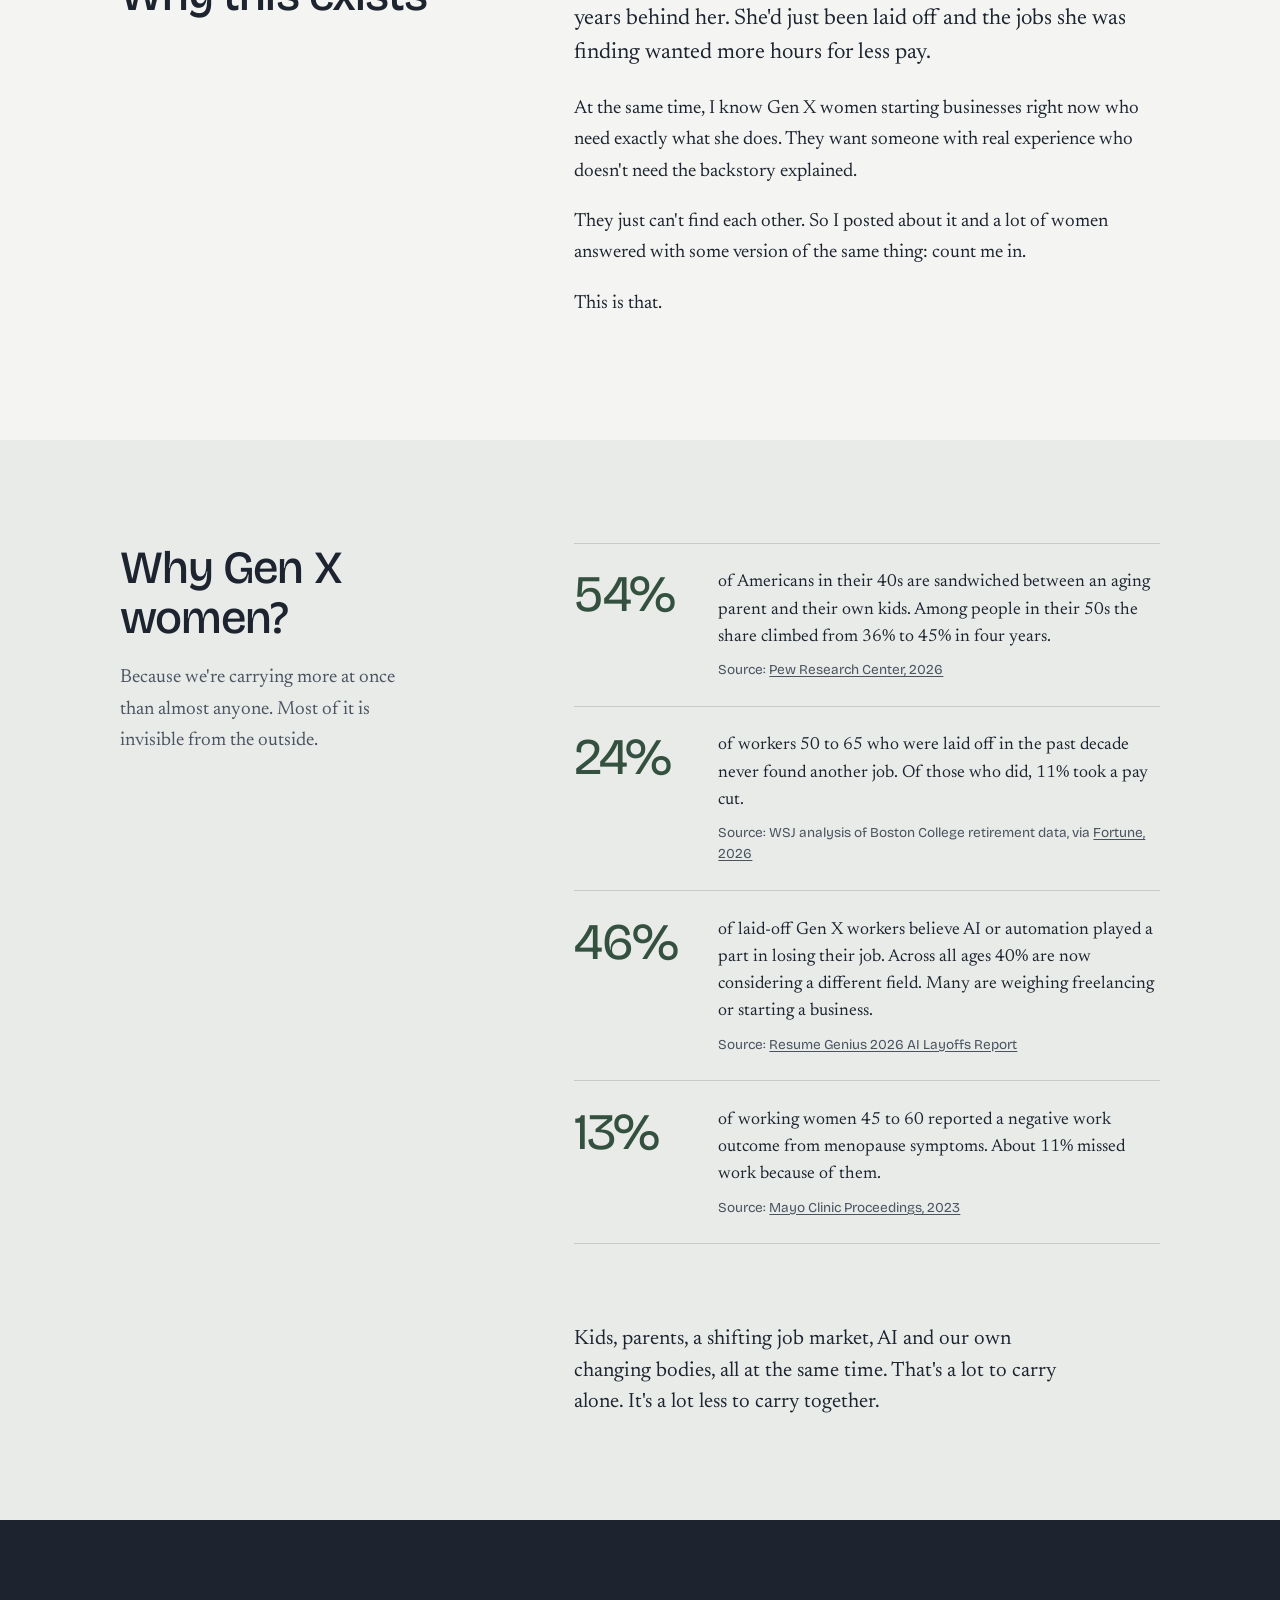
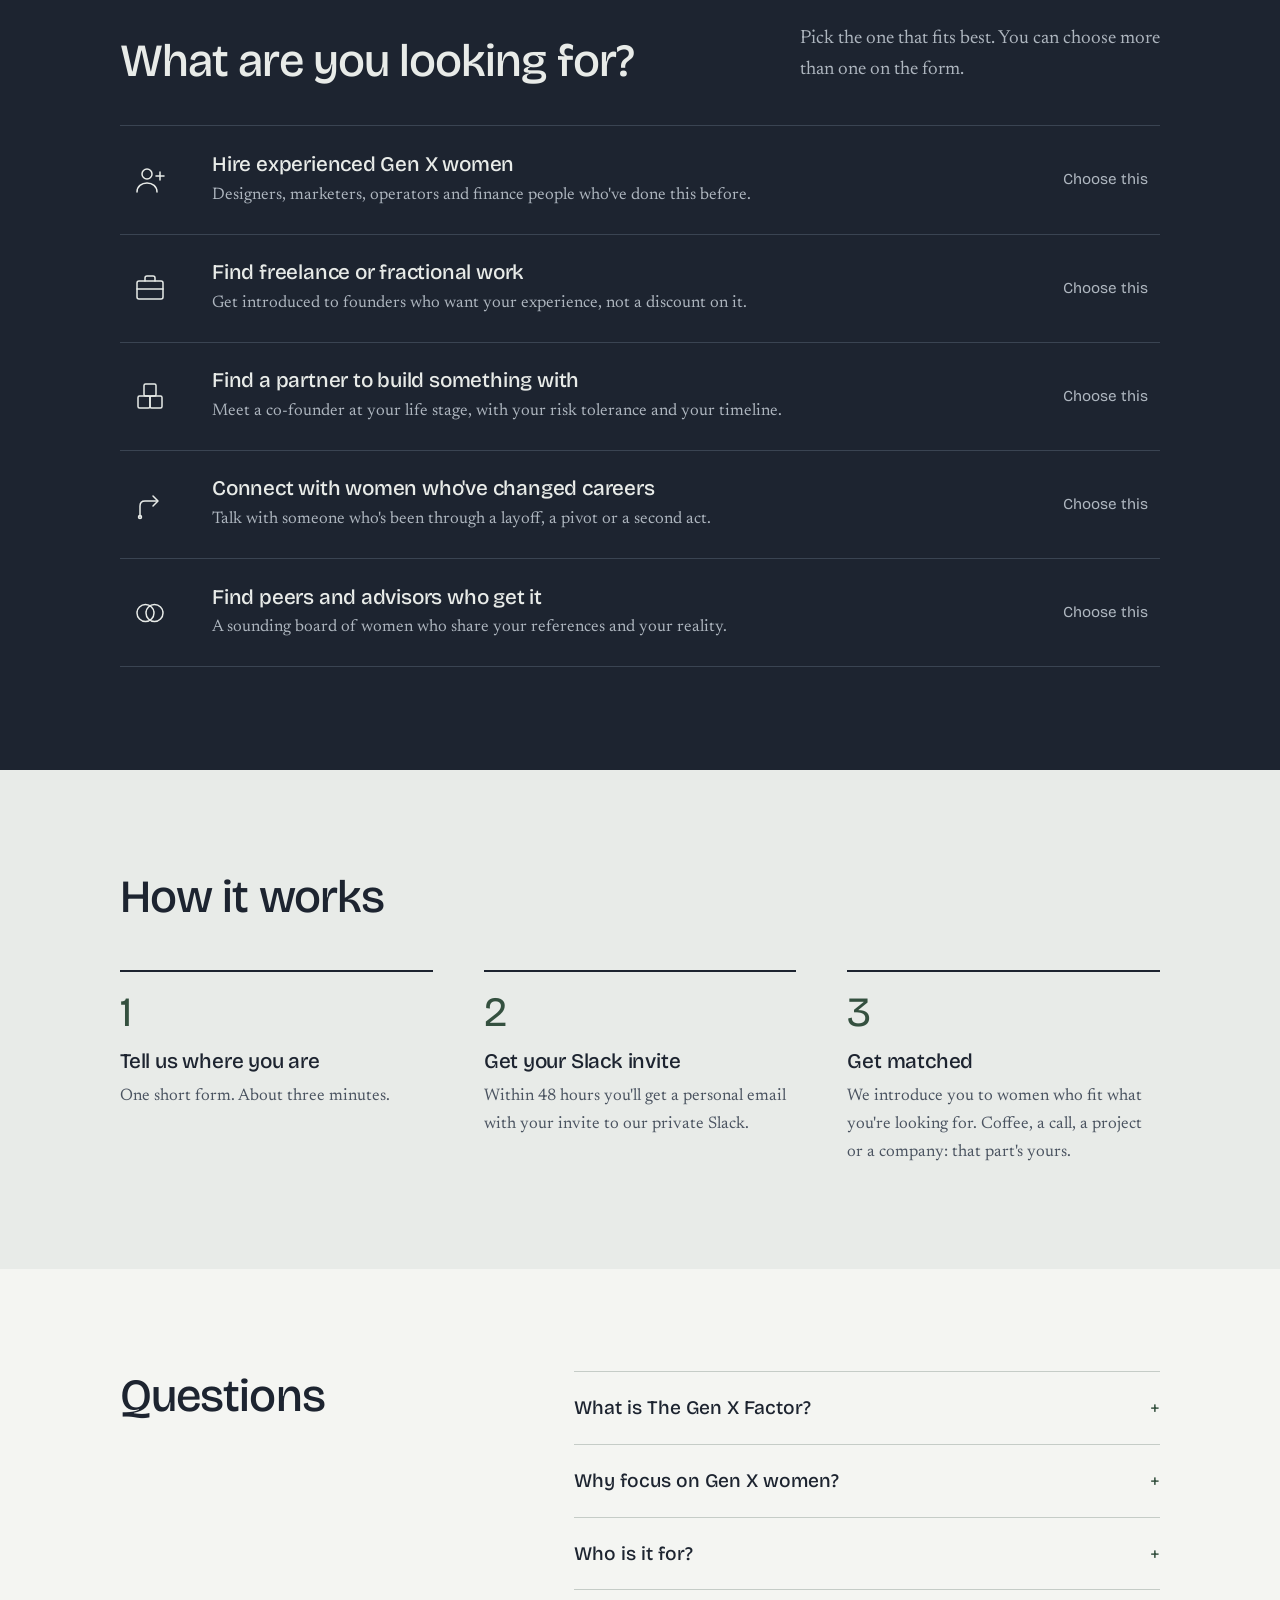
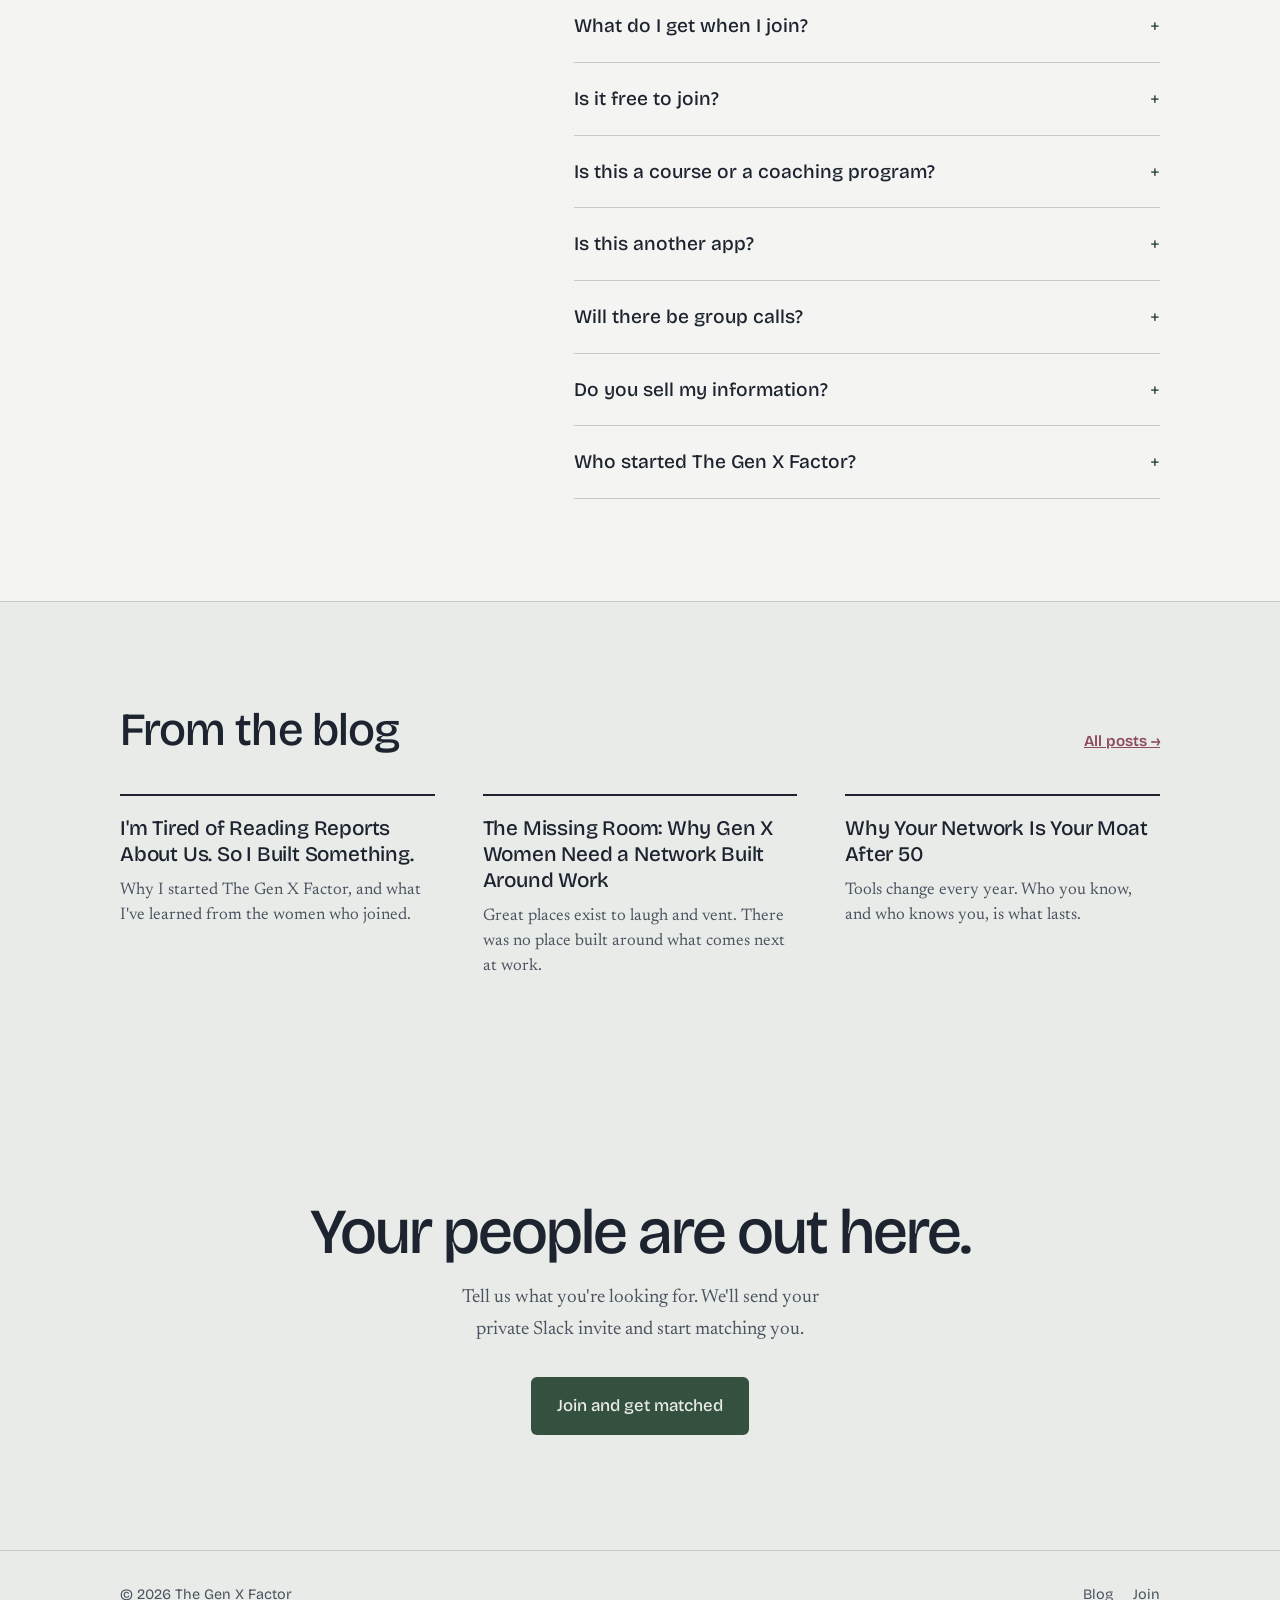
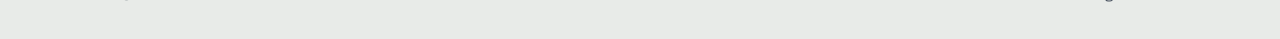
==== commit 776abd37: "Add FAQ answers for cost, founder, courses and data privacy Co-Authored-By: Claude Opus 5.5 <noreply" ====
--- a/index.html
+++ b/index.html
@@ -54,7 +54,13 @@
       "jobTitle": "Founder",
       "worksFor": {
         "@id": "https://thegenxfactor.com/#org"
-      }
+      },
+      "description": "Founder of The Gen X Factor. Michigan-based marketer with 20+ years in digital marketing, including the founding team at Orbitz. Emmy Award winner and TEDx and SXSW speaker.",
+      "knowsAbout": [
+        "Gen X women and work",
+        "Fractional and freelance careers",
+        "Digital marketing"
+      ]
     },
     {
       "@type": "WebSite",
@@ -123,6 +129,22 @@
         },
         {
           "@type": "Question",
+          "name": "Is it free to join?",
+          "acceptedAnswer": {
+            "@type": "Answer",
+            "text": "Yes. Joining is free. Fill out the short form and you'll get an invite to our private Slack and personal introductions to women on the same path."
+          }
+        },
+        {
+          "@type": "Question",
+          "name": "Is this a course or a coaching program?",
+          "acceptedAnswer": {
+            "@type": "Answer",
+            "text": "No. There's nothing to buy and no one is selling you a program. The value is the women themselves: members hire each other, share gigs and introduce each other."
+          }
+        },
+        {
+          "@type": "Question",
           "name": "Is this another app?",
           "acceptedAnswer": {
             "@type": "Answer",
@@ -139,10 +161,18 @@
         },
         {
           "@type": "Question",
-          "name": "What happens to my information?",
-          "acceptedAnswer": {
-            "@type": "Answer",
-            "text": "It's used only to make introductions. We share your details with a match only after you say yes and we never sell them."
+          "name": "Do you sell my information?",
+          "acceptedAnswer": {
+            "@type": "Answer",
+            "text": "No, never. Your details are used only to make introductions, and we share them with a match only after you say yes."
+          }
+        },
+        {
+          "@type": "Question",
+          "name": "Who started The Gen X Factor?",
+          "acceptedAnswer": {
+            "@type": "Answer",
+            "text": "Blagica Bottigliero, a Michigan-based marketer with more than 20 years in digital marketing, including the founding team at Orbitz. She's an Emmy Award winner and a TEDx and SXSW speaker. She started The Gen X Factor in September 2026 after a friend, a designer with decades of experience, was pushed out of her job."
           }
         }
       ],
@@ -487,9 +517,12 @@
       <details><summary>Why focus on Gen X women?</summary><p>Because this is the group carrying the most at once: aging parents, kids at home or in college, late-career layoffs, a job market reshaped by AI and menopause, often all in the same year. Gen X women have decades of experience and are often overlooked for it. They are also the people most likely to understand each other.</p></details>
       <details><summary>Who is it for?</summary><p>It's for women born roughly between 1965 and 1980 who are building a business, looking for work, changing careers or looking for peers who share their references and their reality. Many have left corporate jobs or been laid off and want to put decades of experience to work.</p></details>
       <details><summary>What do I get when I join?</summary><p>Two things. First, an invite to our private Slack, where members hire each other, find project work and trade advice. Second, personal introductions. We read every form and match you with women on the same path, whether you are hiring, looking for work or building something.</p></details>
+      <details><summary>Is it free to join?</summary><p>Yes. Joining is free. Fill out the short form and you'll get an invite to our private Slack and personal introductions to women on the same path.</p></details>
+      <details><summary>Is this a course or a coaching program?</summary><p>No. There's nothing to buy and no one is selling you a program. The value is the women themselves: members hire each other, share gigs and introduce each other.</p></details>
       <details><summary>Is this another app?</summary><p>No. There's no new app to learn. Members get an invite to a private Slack where Gen X women post gigs, ask for help and share wins. We also make introductions by hand when we see a strong match for you.</p></details>
       <details><summary>Will there be group calls?</summary><p>We're planning small video calls for women on the same path: hiring and freelance work, building something or changing careers. Members hear about them first in Slack.</p></details>
-      <details><summary>What happens to my information?</summary><p>It's used only to make introductions. We share your details with a match only after you say yes and we never sell them.</p></details>
+      <details><summary>Do you sell my information?</summary><p>No, never. Your details are used only to make introductions, and we share them with a match only after you say yes.</p></details>
+      <details><summary>Who started The Gen X Factor?</summary><p>Blagica Bottigliero, a Michigan-based marketer with more than 20 years in digital marketing, including the founding team at Orbitz. She's an Emmy Award winner and a TEDx and SXSW speaker. She started The Gen X Factor in September 2026 after a friend, a designer with decades of experience, was pushed out of her job.</p></details>
     </div>
   </div>
 </section>
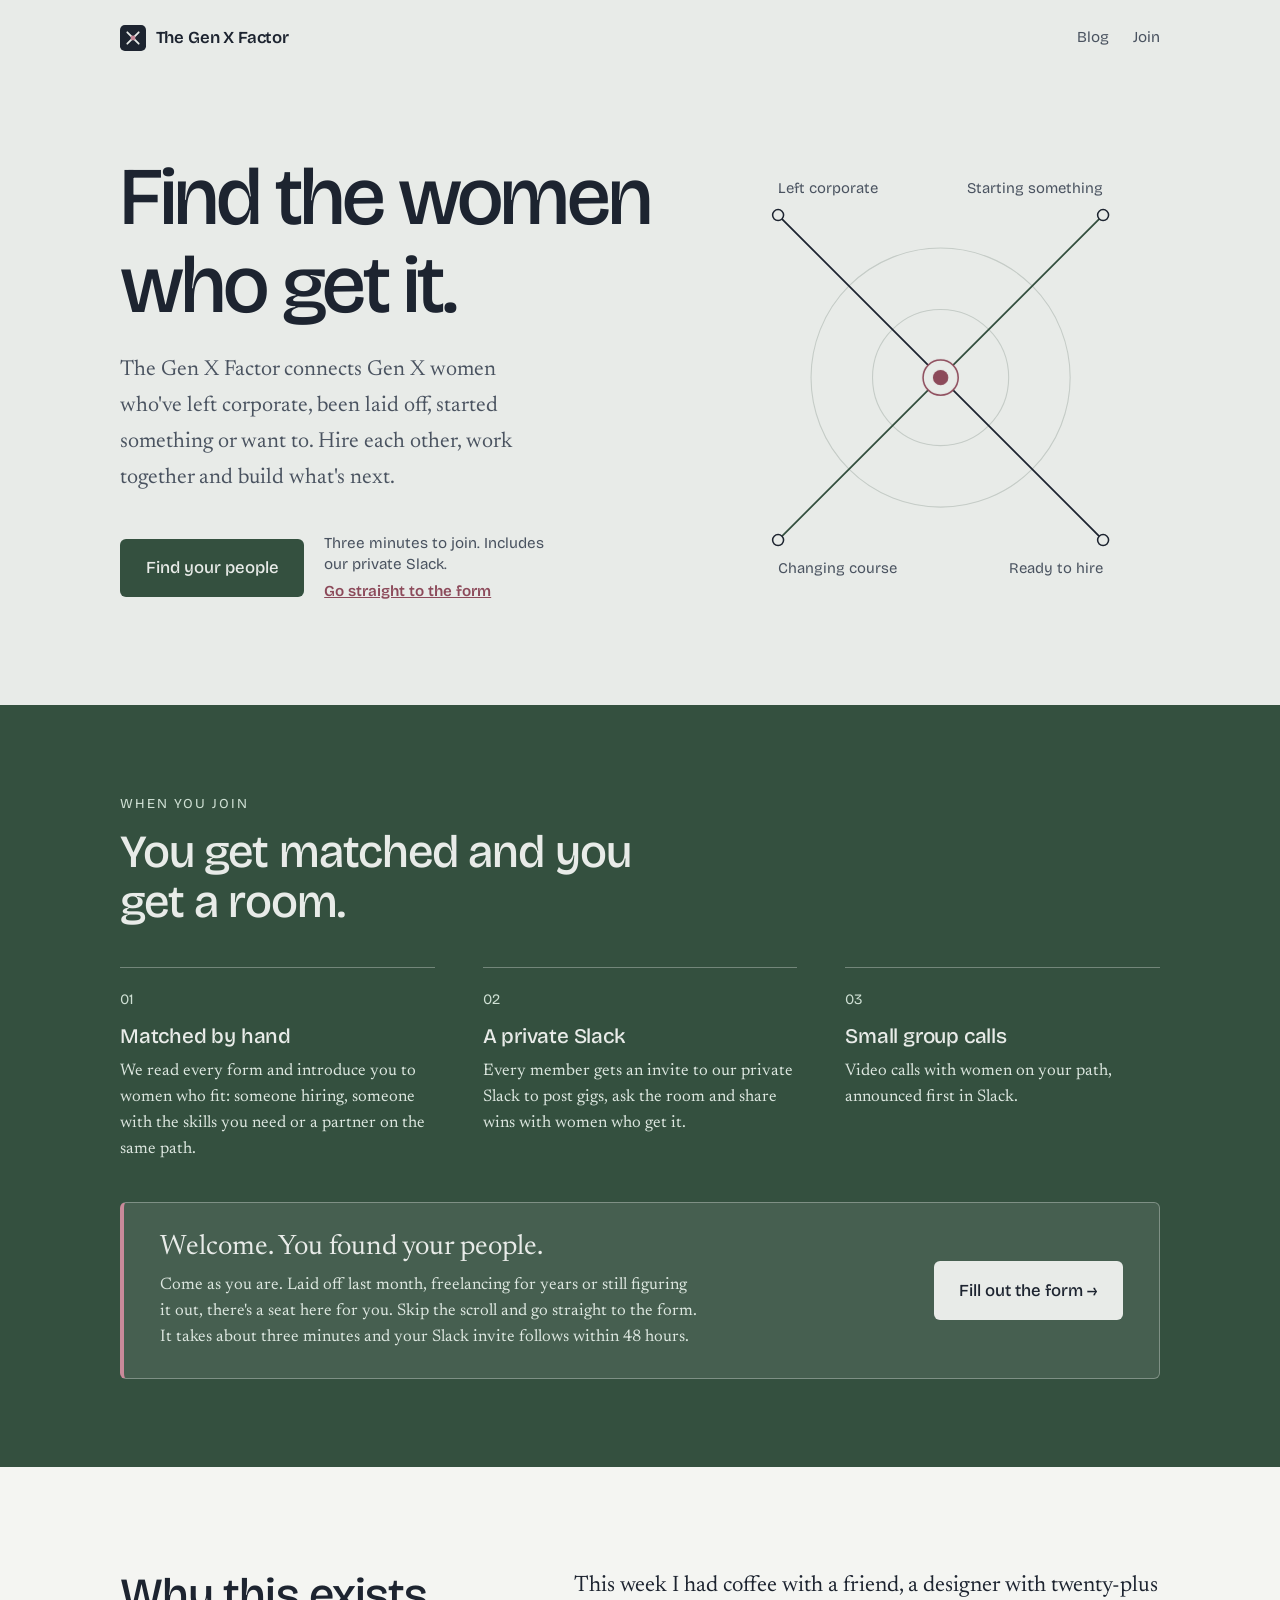
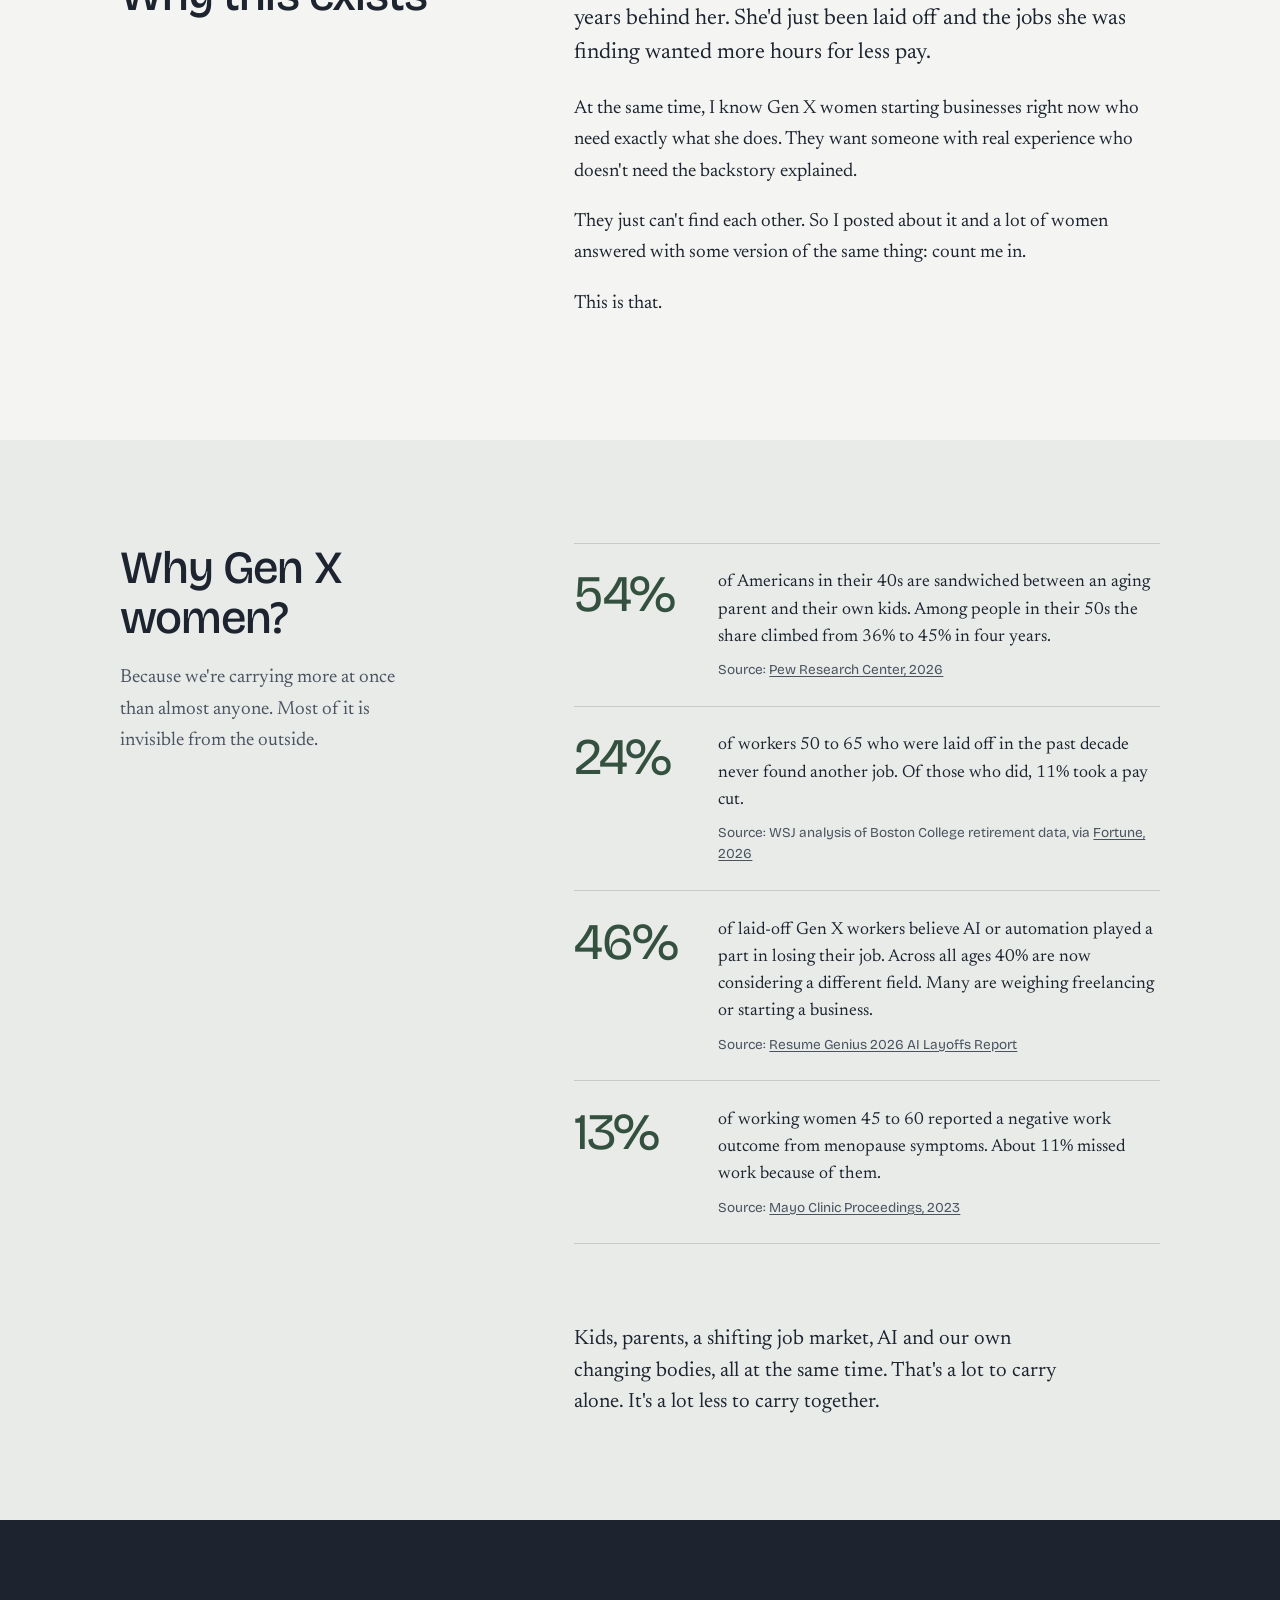
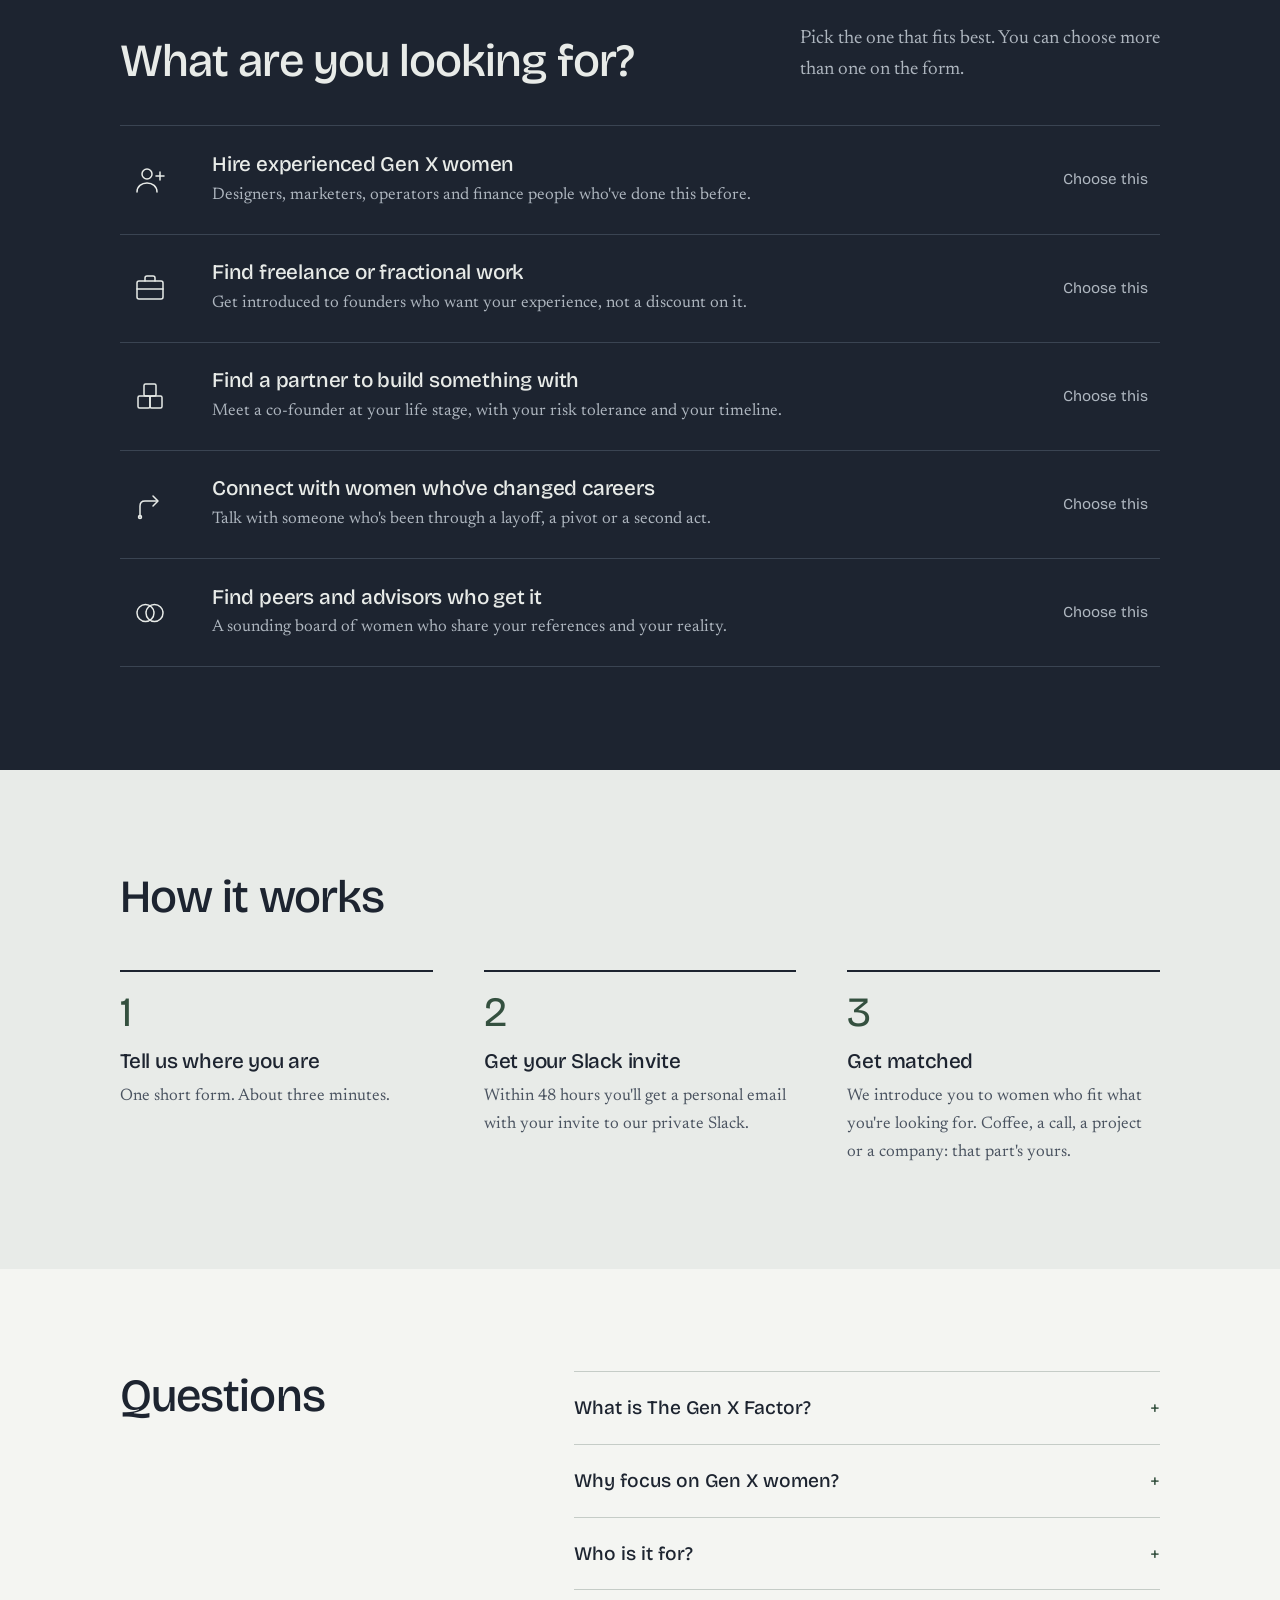
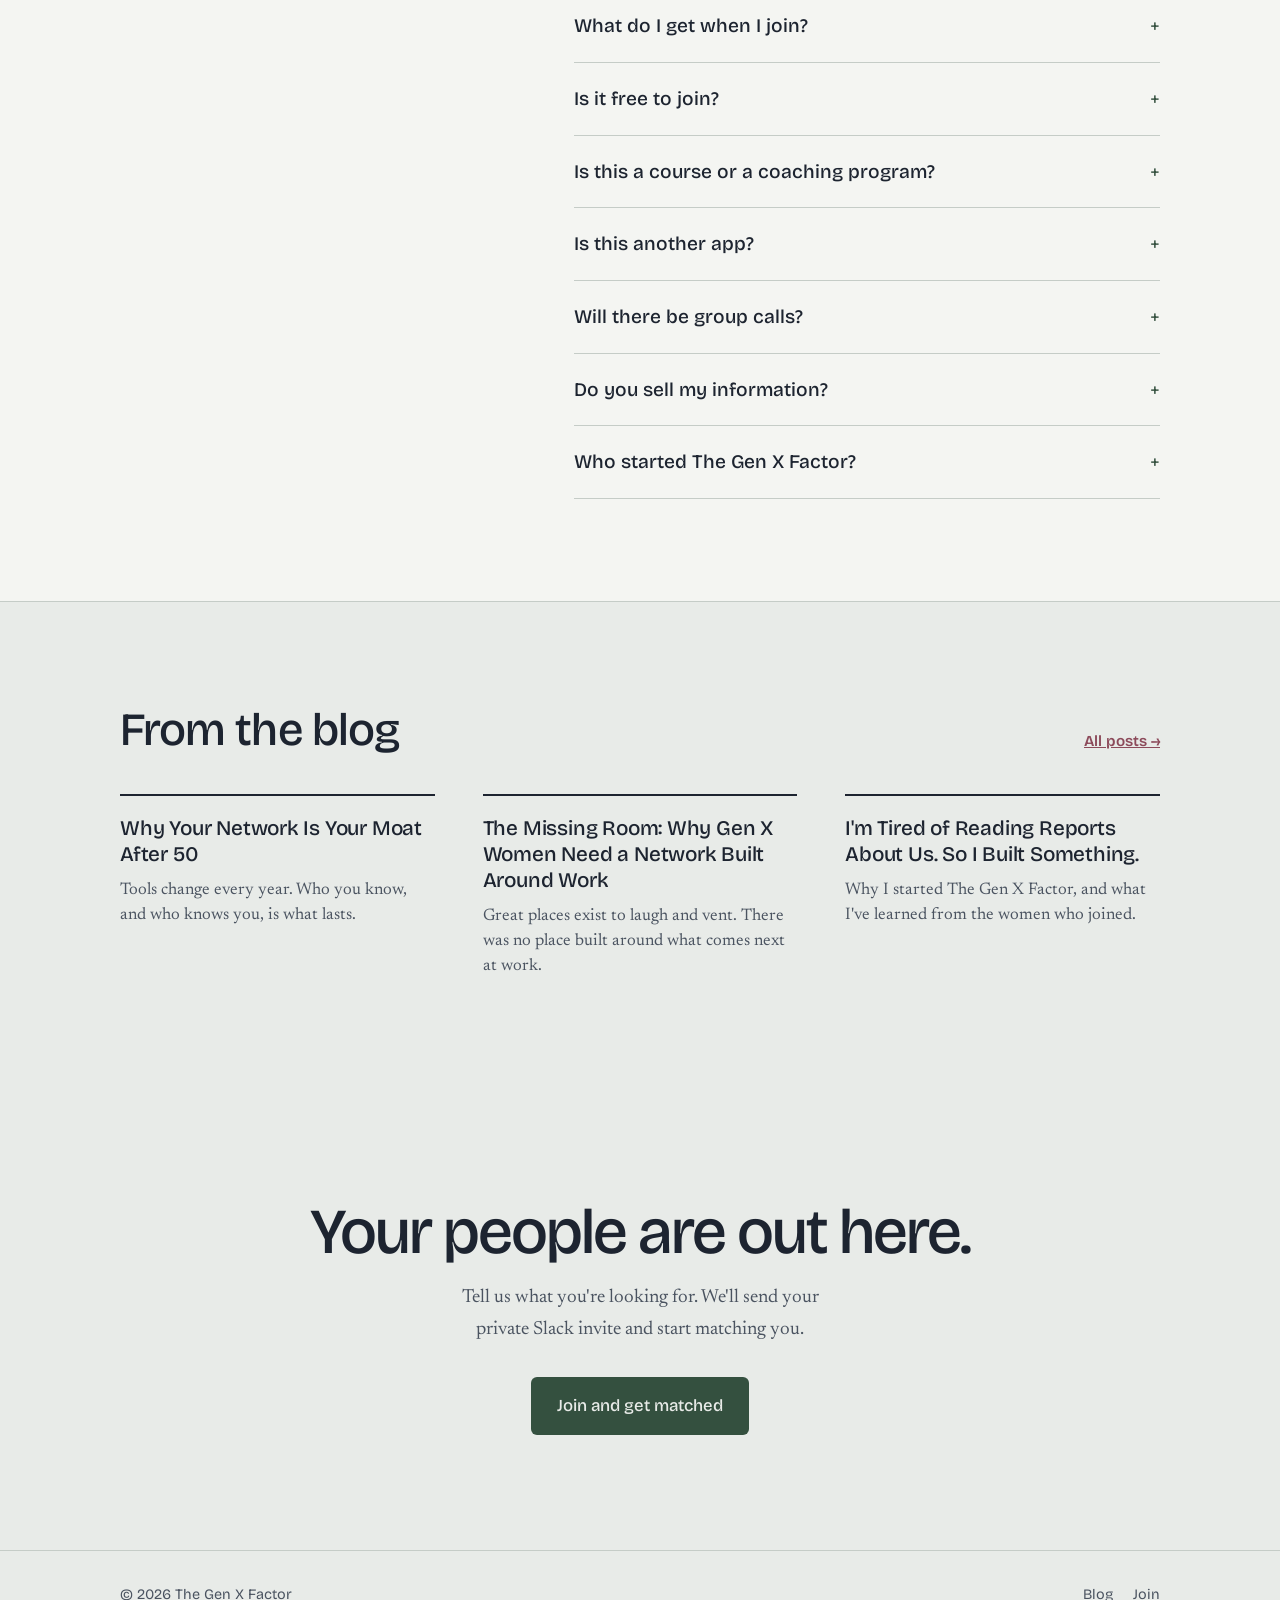
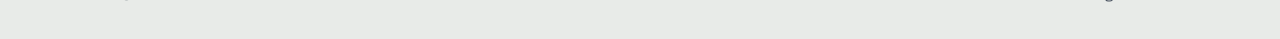
==== commit 26d591df: "Stagger blog post dates; list posts newest first Co-Authored-By: Claude Opus 5.5 <noreply@anthropic." ====
--- a/index.html
+++ b/index.html
@@ -534,9 +534,9 @@
       <a href="/blog/">All posts &rarr;</a>
     </div>
     <ul class="blog-cards">
+      <li><a href="/blog/network-moat-gen-x-women/"><h3>Why Your Network Is Your Moat After 50</h3><p>Tools change every year. Who you know, and who knows you, is what lasts.</p></a></li>
+      <li><a href="/blog/gen-x-women-work-network/"><h3>The Missing Room: Why Gen X Women Need a Network Built Around Work</h3><p>Great places exist to laugh and vent. There was no place built around what comes next at work.</p></a></li>
       <li><a href="/blog/why-i-built-the-gen-x-factor/"><h3>I'm Tired of Reading Reports About Us. So I Built Something.</h3><p>Why I started The Gen X Factor, and what I've learned from the women who joined.</p></a></li>
-      <li><a href="/blog/gen-x-women-work-network/"><h3>The Missing Room: Why Gen X Women Need a Network Built Around Work</h3><p>Great places exist to laugh and vent. There was no place built around what comes next at work.</p></a></li>
-      <li><a href="/blog/network-moat-gen-x-women/"><h3>Why Your Network Is Your Moat After 50</h3><p>Tools change every year. Who you know, and who knows you, is what lasts.</p></a></li>
     </ul>
   </div>
 </section>
